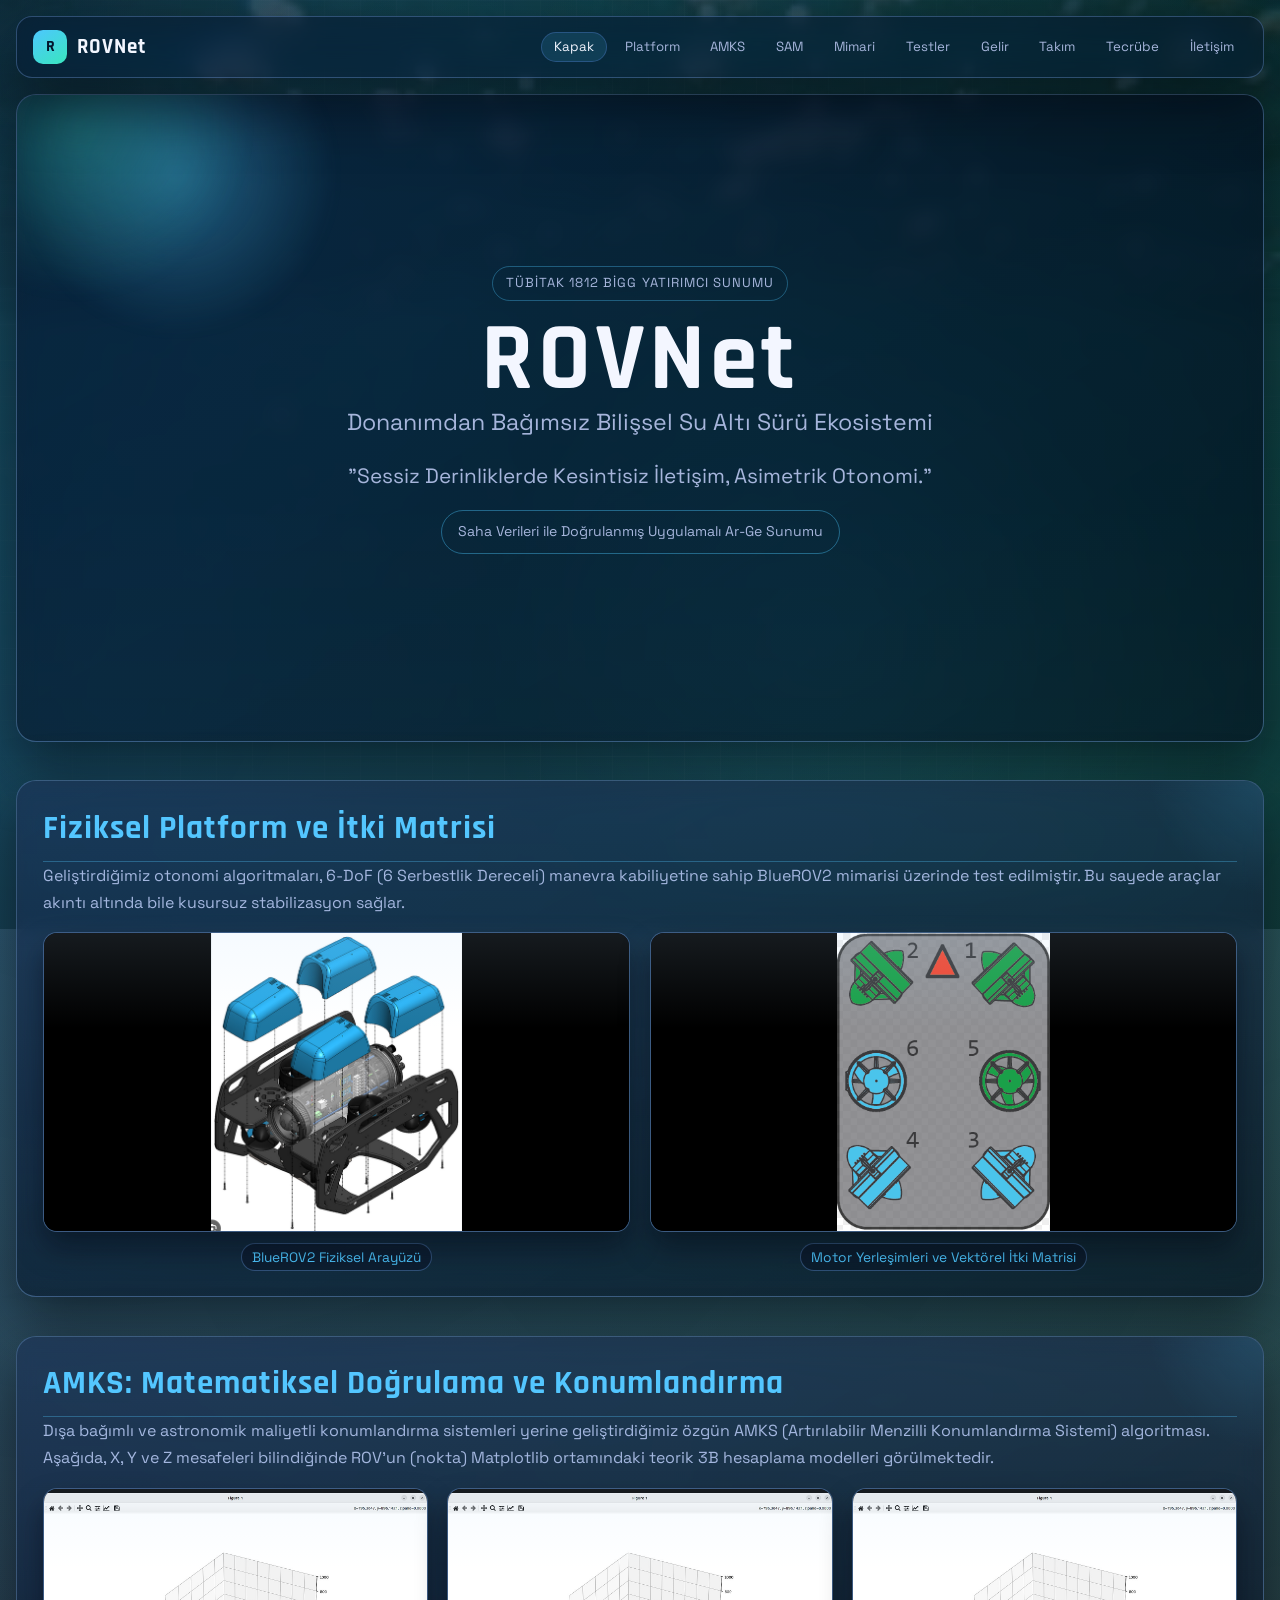
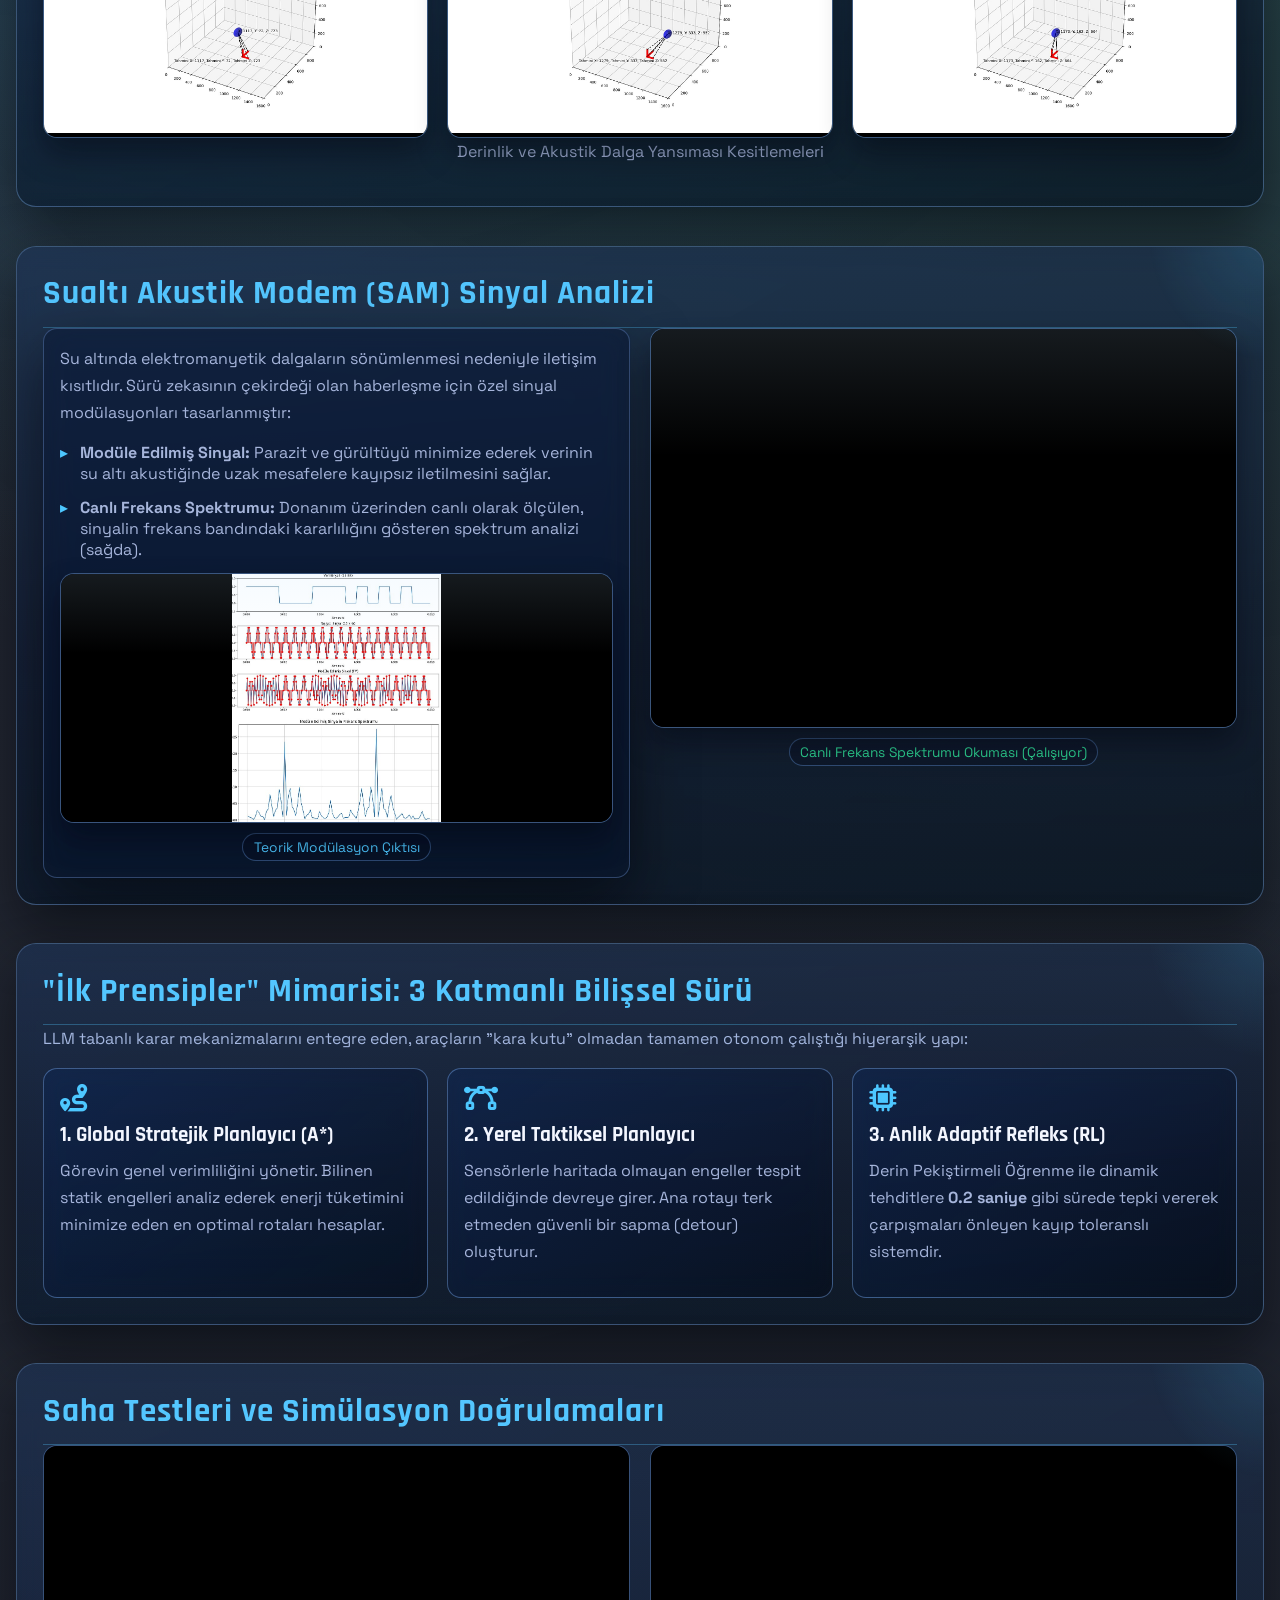
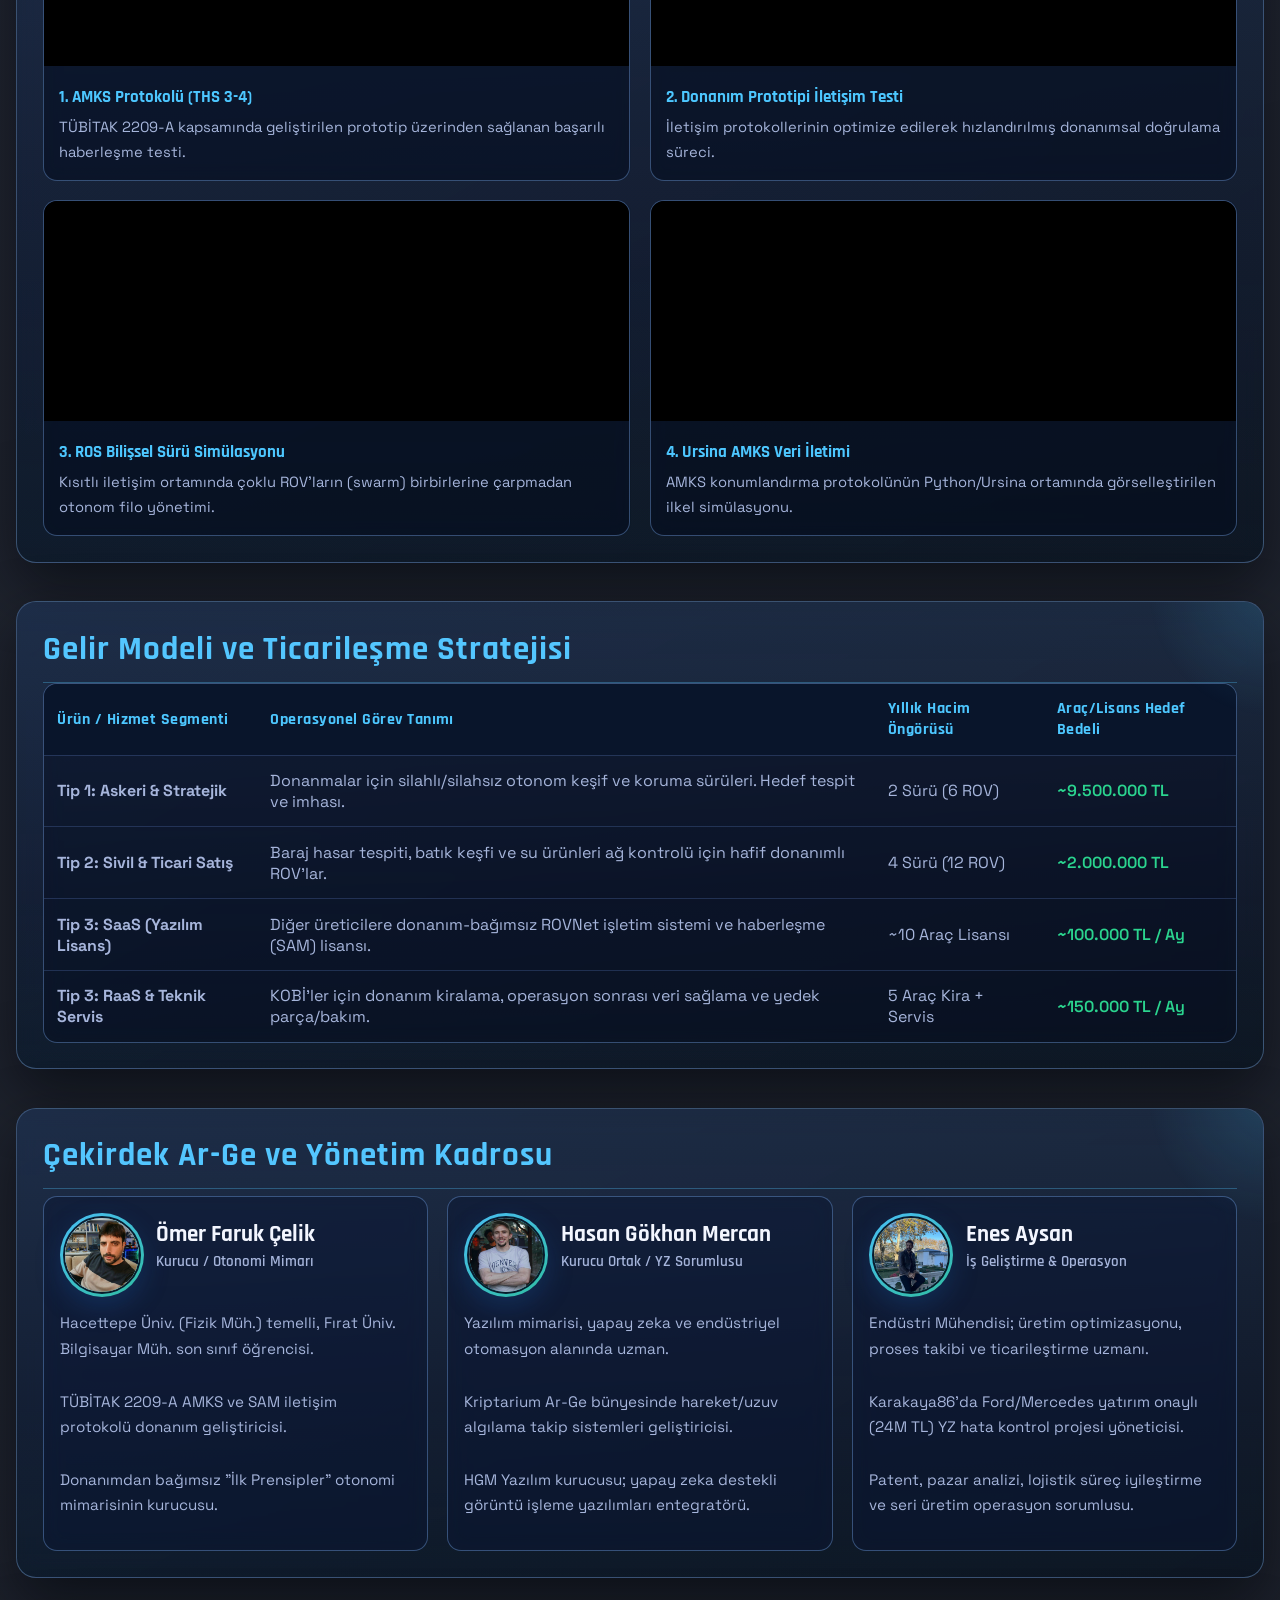
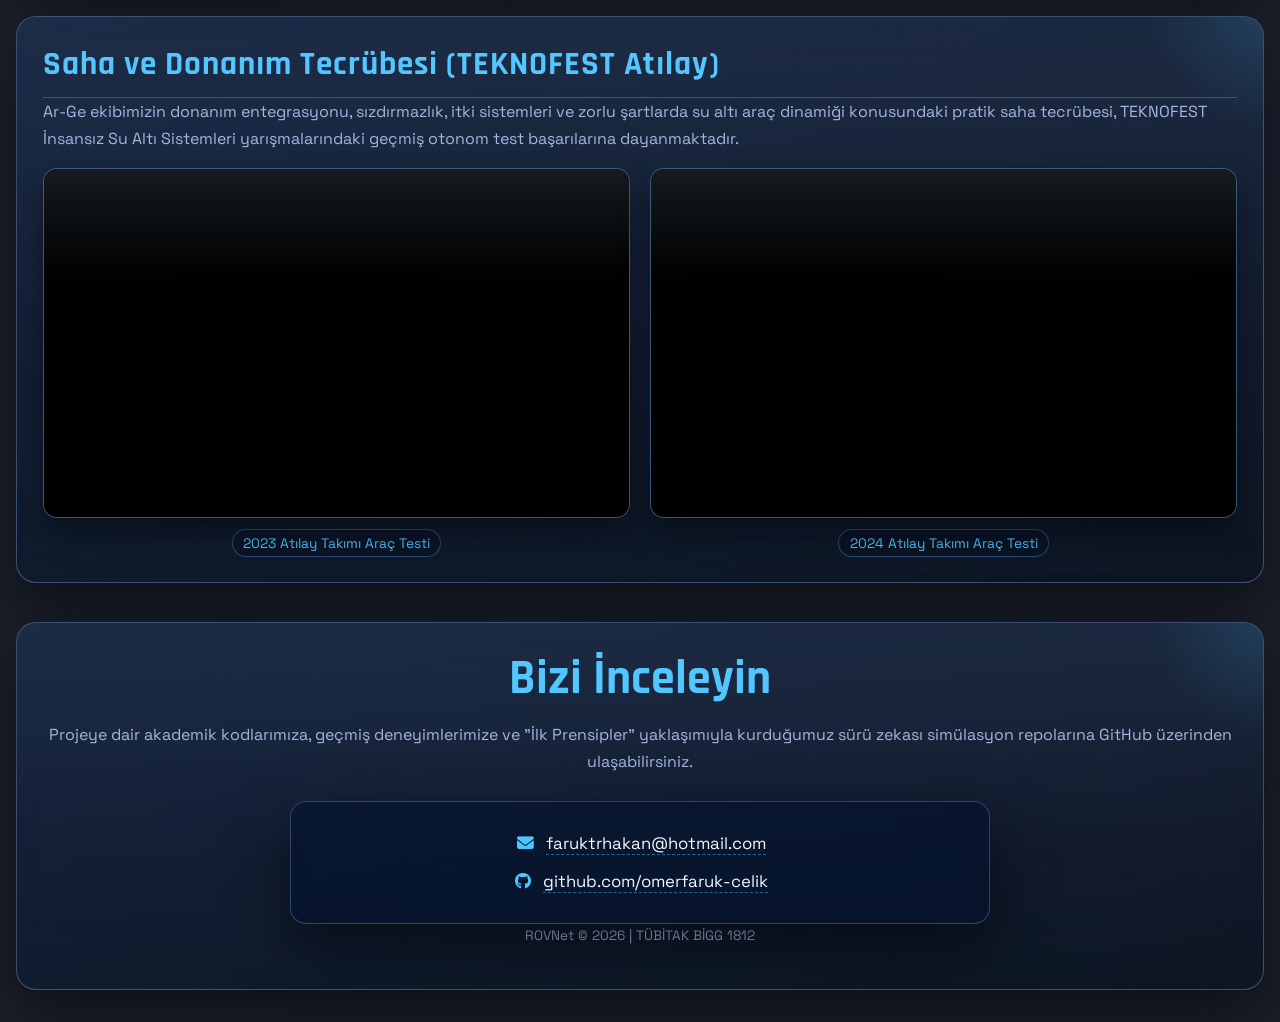
==== index.html @ 5914621a "Add team profile photos and refine ocean glass styling" ====
<!DOCTYPE html>
<html lang="tr">
<head>
  <meta charset="UTF-8">
  <meta name="viewport" content="width=device-width, initial-scale=1.0">
  <title>ROVNet - Donanımdan Bağımsız Bilişsel Sürü Ekosistemi</title>
  <meta name="description" content="ROVNet: Donanımdan bağımsız bilişsel su altı sürü ekosistemi sunumu.">
  <link rel="preconnect" href="https://fonts.googleapis.com">
  <link rel="preconnect" href="https://fonts.gstatic.com" crossorigin>
  <link href="https://fonts.googleapis.com/css2?family=Rajdhani:wght@500;600;700&family=Space+Grotesk:wght@300;400;500;600&display=swap" rel="stylesheet">
  <link rel="stylesheet" href="https://cdnjs.cloudflare.com/ajax/libs/font-awesome/6.5.1/css/all.min.css">
  <link rel="stylesheet" href="assets/css/styles.css">
</head>
<body>
  <div class="aurora"></div>

  <header class="topbar glass reveal">
    <a class="brand" href="#slide1" aria-label="ROVNet ana sayfa">
      <span class="brand-mark">R</span>
      <span class="brand-text">ROVNet</span>
    </a>

    <button id="navToggle" class="nav-toggle" type="button" aria-expanded="false" aria-controls="sectionNav">
      <i class="fa-solid fa-bars"></i>
      <span>Bölümler</span>
    </button>

    <nav id="sectionNav" class="section-nav" aria-label="Bölüm navigasyonu">
      <a href="#slide1">Kapak</a>
      <a href="#slide2">Platform</a>
      <a href="#slide3">AMKS</a>
      <a href="#slide4">SAM</a>
      <a href="#slide5">Mimari</a>
      <a href="#slide6">Testler</a>
      <a href="#slide7">Gelir</a>
      <a href="#slide8">Takım</a>
      <a href="#slide9">Tecrübe</a>
      <a href="#slide10">İletişim</a>
    </nav>
  </header>

  <main class="deck">
    <section class="slide hero reveal" id="slide1">
      <div class="hero-inner">
        <p class="eyebrow">TÜBİTAK 1812 BİGG Yatırımcı Sunumu</p>
        <h1>ROVNet</h1>
        <p class="subtitle">Donanımdan Bağımsız Bilişsel Su Altı Sürü Ekosistemi</p>
        <p class="quote">"Sessiz Derinliklerde Kesintisiz İletişim, Asimetrik Otonomi."</p>
        <p class="tag">Saha Verileri ile Doğrulanmış Uygulamalı Ar-Ge Sunumu</p>
      </div>
    </section>

    <section class="slide reveal" id="slide2">
      <h2 class="slide-title">Fiziksel Platform ve İtki Matrisi</h2>
      <p>Geliştirdiğimiz otonomi algoritmaları, 6-DoF (6 Serbestlik Dereceli) manevra kabiliyetine sahip BlueROV2 mimarisi üzerinde test edilmiştir. Bu sayede araçlar akıntı altında bile kusursuz stabilizasyon sağlar.</p>
      <div class="grid-2 media-grid">
        <figure>
          <div class="media-shell h-300">
            <img src="Pictures/BlueRov2.png" alt="BlueROV2 Genel Görünüm" loading="lazy">
          </div>
          <figcaption>BlueROV2 Fiziksel Arayüzü</figcaption>
        </figure>
        <figure>
          <div class="media-shell h-300">
            <img src="Pictures/Blurov2MotorYerlesimYerleri.png" alt="Motor Yerleşimleri" loading="lazy">
          </div>
          <figcaption>Motor Yerleşimleri ve Vektörel İtki Matrisi</figcaption>
        </figure>
      </div>
    </section>

    <section class="slide reveal" id="slide3">
      <h2 class="slide-title">AMKS: Matematiksel Doğrulama ve Konumlandırma</h2>
      <p>Dışa bağımlı ve astronomik maliyetli konumlandırma sistemleri yerine geliştirdiğimiz özgün AMKS (Artırılabilir Menzilli Konumlandırma Sistemi) algoritması. Aşağıda, X, Y ve Z mesafeleri bilindiğinde ROV'un (nokta) Matplotlib ortamındaki teorik 3B hesaplama modelleri görülmektedir.</p>
      <div class="grid-3 media-grid">
        <div class="media-shell h-250">
          <img src="Pictures/AMKS1.jpg" alt="AMKS Koordinat Hesaplama 1" loading="lazy">
        </div>
        <div class="media-shell h-250">
          <img src="Pictures/AMKS2.jpg" alt="AMKS Koordinat Hesaplama 2" loading="lazy">
        </div>
        <div class="media-shell h-250">
          <img src="Pictures/AMKS3.jpg" alt="AMKS Koordinat Hesaplama 3" loading="lazy">
        </div>
      </div>
      <p class="center-note">Derinlik ve Akustik Dalga Yansıması Kesitlemeleri</p>
    </section>

    <section class="slide reveal" id="slide4">
      <h2 class="slide-title">Sualtı Akustik Modem (SAM) Sinyal Analizi</h2>
      <div class="grid-2 content-split">
        <div class="bullet-panel glass">
          <p>Su altında elektromanyetik dalgaların sönümlenmesi nedeniyle iletişim kısıtlıdır. Sürü zekasının çekirdeği olan haberleşme için özel sinyal modülasyonları tasarlanmıştır:</p>
          <ul class="bullet-list">
            <li><strong>Modüle Edilmiş Sinyal:</strong> Parazit ve gürültüyü minimize ederek verinin su altı akustiğinde uzak mesafelere kayıpsız iletilmesini sağlar.</li>
            <li><strong>Canlı Frekans Spektrumu:</strong> Donanım üzerinden canlı olarak ölçülen, sinyalin frekans bandındaki kararlılığını gösteren spektrum analizi (sağda).</li>
          </ul>
          <figure>
            <div class="media-shell h-250">
              <img src="Pictures/moduleedilmissinyal.jpg" alt="Modüle Edilmiş Sinyal" loading="lazy">
            </div>
            <figcaption>Teorik Modülasyon Çıktısı</figcaption>
          </figure>
        </div>

        <figure>
          <div class="media-shell h-400">
            <video autoplay loop muted playsinline>
              <source src="Videos/web_canliFrekansSpekturumu_fixed.mp4" type="video/mp4">
            </video>
          </div>
          <figcaption class="ok">Canlı Frekans Spektrumu Okuması (Çalışıyor)</figcaption>
        </figure>
      </div>
    </section>

    <section class="slide reveal" id="slide5">
      <h2 class="slide-title">"İlk Prensipler" Mimarisi: 3 Katmanlı Bilişsel Sürü</h2>
      <p>LLM tabanlı karar mekanizmalarını entegre eden, araçların "kara kutu" olmadan tamamen otonom çalıştığı hiyerarşik yapı:</p>
      <div class="grid-3 tiles">
        <article class="tile">
          <i class="fa-solid fa-route"></i>
          <h3>1. Global Stratejik Planlayıcı (A*)</h3>
          <p>Görevin genel verimliliğini yönetir. Bilinen statik engelleri analiz ederek enerji tüketimini minimize eden en optimal rotaları hesaplar.</p>
        </article>
        <article class="tile">
          <i class="fa-solid fa-bezier-curve"></i>
          <h3>2. Yerel Taktiksel Planlayıcı</h3>
          <p>Sensörlerle haritada olmayan engeller tespit edildiğinde devreye girer. Ana rotayı terk etmeden güvenli bir sapma (detour) oluşturur.</p>
        </article>
        <article class="tile">
          <i class="fa-solid fa-microchip"></i>
          <h3>3. Anlık Adaptif Refleks (RL)</h3>
          <p>Derin Pekiştirmeli Öğrenme ile dinamik tehditlere <strong>0.2 saniye</strong> gibi sürede tepki vererek çarpışmaları önleyen kayıp toleranslı sistemdir.</p>
        </article>
      </div>
    </section>

    <section class="slide reveal" id="slide6">
      <h2 class="slide-title">Saha Testleri ve Simülasyon Doğrulamaları</h2>
      <div class="video-grid">
        <article class="video-card">
          <video autoplay loop muted playsinline>
            <source src="Videos/web_mesajsending2_20sSonrasi_2xhizli_ppt_uyumlu.mp4" type="video/mp4">
          </video>
          <div class="video-info">
            <h4>1. AMKS Protokolü (THS 3-4)</h4>
            <p>TÜBİTAK 2209-A kapsamında geliştirilen prototip üzerinden sağlanan başarılı haberleşme testi.</p>
          </div>
        </article>
        <article class="video-card">
          <video autoplay loop muted playsinline>
            <source src="Videos/web_prototip_converted.mp4" type="video/mp4">
          </video>
          <div class="video-info">
            <h4>2. Donanım Prototipi İletişim Testi</h4>
            <p>İletişim protokollerinin optimize edilerek hızlandırılmış donanımsal doğrulama süreci.</p>
          </div>
        </article>
        <article class="video-card">
          <video autoplay loop muted playsinline>
            <source src="Videos/web_mauv_compressed.mp4" type="video/mp4">
          </video>
          <div class="video-info">
            <h4>3. ROS Bilişsel Sürü Simülasyonu</h4>
            <p>Kısıtlı iletişim ortamında çoklu ROV'ların (swarm) birbirlerine çarpmadan otonom filo yönetimi.</p>
          </div>
        </article>
        <article class="video-card">
          <video autoplay loop muted playsinline>
            <source src="Videos/web_submarine_converted.mp4" type="video/mp4">
          </video>
          <div class="video-info">
            <h4>4. Ursina AMKS Veri İletimi</h4>
            <p>AMKS konumlandırma protokolünün Python/Ursina ortamında görselleştirilen ilkel simülasyonu.</p>
          </div>
        </article>
      </div>
    </section>

    <section class="slide reveal" id="slide7">
      <h2 class="slide-title">Gelir Modeli ve Ticarileşme Stratejisi</h2>
      <div class="table-wrap">
        <table>
          <thead>
            <tr>
              <th>Ürün / Hizmet Segmenti</th>
              <th>Operasyonel Görev Tanımı</th>
              <th>Yıllık Hacim Öngörüsü</th>
              <th>Araç/Lisans Hedef Bedeli</th>
            </tr>
          </thead>
          <tbody>
            <tr>
              <td><strong>Tip 1: Askeri & Stratejik</strong></td>
              <td>Donanmalar için silahlı/silahsız otonom keşif ve koruma sürüleri. Hedef tespit ve imhası.</td>
              <td>2 Sürü (6 ROV)</td>
              <td class="price">~9.500.000 TL</td>
            </tr>
            <tr>
              <td><strong>Tip 2: Sivil & Ticari Satış</strong></td>
              <td>Baraj hasar tespiti, batık keşfi ve su ürünleri ağ kontrolü için hafif donanımlı ROV'lar.</td>
              <td>4 Sürü (12 ROV)</td>
              <td class="price">~2.000.000 TL</td>
            </tr>
            <tr>
              <td><strong>Tip 3: SaaS (Yazılım Lisans)</strong></td>
              <td>Diğer üreticilere donanım-bağımsız ROVNet işletim sistemi ve haberleşme (SAM) lisansı.</td>
              <td>~10 Araç Lisansı</td>
              <td class="price">~100.000 TL / Ay</td>
            </tr>
            <tr>
              <td><strong>Tip 3: RaaS & Teknik Servis</strong></td>
              <td>KOBİ'ler için donanım kiralama, operasyon sonrası veri sağlama ve yedek parça/bakım.</td>
              <td>5 Araç Kira + Servis</td>
              <td class="price">~150.000 TL / Ay</td>
            </tr>
          </tbody>
        </table>
      </div>
    </section>

    <section class="slide reveal" id="slide8">
      <h2 class="slide-title">Çekirdek Ar-Ge ve Yönetim Kadrosu</h2>
      <div class="grid-3 team-grid">
        <article class="member-card">
          <div class="member-head">
            <div class="member-photo-wrap">
              <img class="member-photo" src="Pictures/Persons/OmerFaruk.jpeg" alt="Ömer Faruk Çelik" loading="lazy">
            </div>
            <div>
              <h3>Ömer Faruk Çelik</h3>
              <p class="role">Kurucu / Otonomi Mimarı</p>
            </div>
          </div>
          <p>Hacettepe Üniv. (Fizik Müh.) temelli, Fırat Üniv. Bilgisayar Müh. son sınıf öğrencisi.</p>
          <p>TÜBİTAK 2209-A AMKS ve SAM iletişim protokolü donanım geliştiricisi.</p>
          <p>Donanımdan bağımsız "İlk Prensipler" otonomi mimarisinin kurucusu.</p>
        </article>
        <article class="member-card">
          <div class="member-head">
            <div class="member-photo-wrap">
              <img class="member-photo" src="Pictures/Persons/Hasan.png" alt="Hasan Gökhan Mercan" loading="lazy">
            </div>
            <div>
              <h3>Hasan Gökhan Mercan</h3>
              <p class="role">Kurucu Ortak / YZ Sorumlusu</p>
            </div>
          </div>
          <p>Yazılım mimarisi, yapay zeka ve endüstriyel otomasyon alanında uzman.</p>
          <p>Kriptarium Ar-Ge bünyesinde hareket/uzuv algılama takip sistemleri geliştiricisi.</p>
          <p>HGM Yazılım kurucusu; yapay zeka destekli görüntü işleme yazılımları entegratörü.</p>
        </article>
        <article class="member-card">
          <div class="member-head">
            <div class="member-photo-wrap">
              <img class="member-photo" src="Pictures/Persons/Enes.png" alt="Enes Aysan" loading="lazy">
            </div>
            <div>
              <h3>Enes Aysan</h3>
              <p class="role">İş Geliştirme & Operasyon</p>
            </div>
          </div>
          <p>Endüstri Mühendisi; üretim optimizasyonu, proses takibi ve ticarileştirme uzmanı.</p>
          <p>Karakaya86'da Ford/Mercedes yatırım onaylı (24M TL) YZ hata kontrol projesi yöneticisi.</p>
          <p>Patent, pazar analizi, lojistik süreç iyileştirme ve seri üretim operasyon sorumlusu.</p>
        </article>
      </div>
    </section>

    <section class="slide reveal" id="slide9">
      <h2 class="slide-title">Saha ve Donanım Tecrübesi (TEKNOFEST Atılay)</h2>
      <p>Ar-Ge ekibimizin donanım entegrasyonu, sızdırmazlık, itki sistemleri ve zorlu şartlarda su altı araç dinamiği konusundaki pratik saha tecrübesi, TEKNOFEST İnsansız Su Altı Sistemleri yarışmalarındaki geçmiş otonom test başarılarına dayanmaktadır.</p>
      <div class="grid-2 media-grid">
        <figure>
          <div class="media-shell h-350">
            <iframe src="https://www.youtube.com/embed/j4oMw1Uq-Ok?rel=0" title="Atılay 2023 Takımı Araç Test Videosu" allow="accelerometer; autoplay; clipboard-write; encrypted-media; gyroscope; picture-in-picture" allowfullscreen></iframe>
          </div>
          <figcaption>2023 Atılay Takımı Araç Testi</figcaption>
        </figure>
        <figure>
          <div class="media-shell h-350">
            <iframe src="https://www.youtube.com/embed/mgCD8IVWUrQ?rel=0" title="Atılay 2024 Takımı Araç Test Videosu" allow="accelerometer; autoplay; clipboard-write; encrypted-media; gyroscope; picture-in-picture" allowfullscreen></iframe>
          </div>
          <figcaption>2024 Atılay Takımı Araç Testi</figcaption>
        </figure>
      </div>
    </section>

    <section class="slide reveal contact" id="slide10">
      <h2>Bizi İnceleyin</h2>
      <p>Projeye dair akademik kodlarımıza, geçmiş deneyimlerimize ve "İlk Prensipler" yaklaşımıyla kurduğumuz sürü zekası simülasyon repolarına GitHub üzerinden ulaşabilirsiniz.</p>
      <div class="contact-card glass">
        <p><i class="fa-solid fa-envelope"></i> <a href="mailto:faruktrhakan@hotmail.com">faruktrhakan@hotmail.com</a></p>
        <p><i class="fa-brands fa-github"></i> <a href="https://github.com/omerfaruk-celik" target="_blank" rel="noopener noreferrer">github.com/omerfaruk-celik</a></p>
      </div>
      <p class="copyright">ROVNet © 2026 | TÜBİTAK BİGG 1812</p>
    </section>
  </main>

  <script src="assets/js/main.js" defer></script>
</body>
</html>
---- assets/css/styles.css ----
:root {
  --bg-deep: #020510;
  --bg-panel: #0c1530;
  --bg-card: #111f3c;
  --glass-bg: rgba(6, 20, 45, 0.5);
  --glass-strong: rgba(7, 20, 45, 0.72);
  --txt-main: #f3f6ff;
  --txt-soft: #a6b5db;
  --line: rgba(108, 151, 255, 0.26);
  --accent: #4dc7ff;
  --accent-2: #39e6be;
  --ok: #2bd48f;
  --shadow: 0 24px 60px rgba(1, 3, 10, 0.55);
  --radius-lg: 20px;
  --radius-md: 14px;
  --slide-width: min(1280px, calc(100% - 2rem));
}

* {
  box-sizing: border-box;
}

html {
  scroll-behavior: smooth;
}

body {
  margin: 0;
  color: var(--txt-main);
  font-family: "Space Grotesk", sans-serif;
  background:
    radial-gradient(circle at 8% 12%, rgba(65, 169, 255, 0.3), transparent 28%),
    radial-gradient(circle at 86% 14%, rgba(57, 230, 190, 0.24), transparent 35%),
    linear-gradient(165deg, rgba(2, 8, 22, 0.86), rgba(2, 7, 18, 0.9)),
    url("../../Pictures/Ocean.jpeg") center / cover fixed no-repeat;
  background-blend-mode: screen, screen, multiply, normal;
  min-height: 100vh;
}

.aurora {
  position: fixed;
  inset: 0;
  pointer-events: none;
  background-image:
    linear-gradient(120deg, rgba(77, 199, 255, 0.14), transparent 42%),
    linear-gradient(300deg, rgba(57, 230, 190, 0.13), transparent 38%),
    linear-gradient(rgba(255, 255, 255, 0.04) 1px, transparent 1px),
    linear-gradient(90deg, rgba(255, 255, 255, 0.03) 1px, transparent 1px),
    radial-gradient(circle at 65% 72%, rgba(77, 199, 255, 0.18), transparent 34%);
  background-size: auto, auto, 36px 36px, 36px 36px, auto;
  mask-image: radial-gradient(circle at center, #000 28%, transparent 100%);
  opacity: 0.85;
  z-index: -1;
}

a {
  color: inherit;
}

.topbar {
  position: sticky;
  top: 1rem;
  z-index: 40;
  margin: 1rem auto 0;
  width: var(--slide-width);
  padding: 0.8rem 1rem;
  border-radius: 16px;
  display: flex;
  align-items: center;
  gap: 1rem;
  border-color: rgba(158, 198, 255, 0.35);
}

.glass {
  border: 1px solid rgba(136, 178, 255, 0.3);
  background: var(--glass-bg);
  backdrop-filter: blur(14px) saturate(120%);
  box-shadow: var(--shadow);
}

.brand {
  display: inline-flex;
  align-items: center;
  gap: 0.65rem;
  text-decoration: none;
  flex: 0 0 auto;
}

.brand-mark {
  width: 34px;
  height: 34px;
  border-radius: 10px;
  display: grid;
  place-items: center;
  font-family: "Rajdhani", sans-serif;
  font-weight: 700;
  background: linear-gradient(145deg, var(--accent), var(--accent-2));
  color: #03142c;
}

.brand-text {
  font-family: "Rajdhani", sans-serif;
  font-size: 1.3rem;
  letter-spacing: 0.04em;
  font-weight: 700;
}

.nav-toggle {
  display: none;
  align-items: center;
  gap: 0.4rem;
  border: 1px solid var(--line);
  background: rgba(5, 12, 28, 0.7);
  color: var(--txt-main);
  border-radius: 10px;
  padding: 0.55rem 0.8rem;
  font-family: inherit;
}

.section-nav {
  display: flex;
  flex-wrap: wrap;
  justify-content: flex-end;
  gap: 0.3rem;
  width: 100%;
}

.section-nav a {
  font-size: 0.83rem;
  color: var(--txt-soft);
  text-decoration: none;
  border: 1px solid transparent;
  border-radius: 999px;
  padding: 0.35rem 0.75rem;
  transition: 180ms ease;
}

.section-nav a:hover,
.section-nav a.active {
  color: var(--txt-main);
  border-color: var(--line);
  background: rgba(77, 199, 255, 0.14);
}

.deck {
  width: 100%;
  display: grid;
  gap: 2.4rem;
  padding: 1rem 0 2rem;
}

.slide {
  width: var(--slide-width);
  margin: 0 auto;
  border-radius: var(--radius-lg);
  border: 1px solid rgba(140, 191, 255, 0.35);
  background:
    linear-gradient(150deg, rgba(8, 21, 48, 0.64), rgba(4, 10, 24, 0.68)),
    linear-gradient(0deg, rgba(100, 255, 200, 0.08), transparent 38%);
  box-shadow: var(--shadow);
  backdrop-filter: blur(9px) saturate(125%);
  padding: clamp(1.2rem, 2vw, 2.2rem);
  position: relative;
  overflow: hidden;
}

.slide::before {
  content: "";
  position: absolute;
  inset: 0;
  background: linear-gradient(180deg, rgba(135, 192, 255, 0.12), rgba(135, 192, 255, 0));
  pointer-events: none;
}

.slide::after {
  content: "";
  position: absolute;
  width: 260px;
  height: 260px;
  right: -140px;
  top: -140px;
  border-radius: 999px;
  background: radial-gradient(circle, rgba(77, 199, 255, 0.16), transparent 68%);
  pointer-events: none;
}

.slide p {
  color: var(--txt-soft);
  line-height: 1.7;
  margin: 0 0 1rem;
}

.slide h1,
.slide h2,
.slide h3,
.slide h4 {
  margin: 0;
  font-family: "Rajdhani", sans-serif;
}

.slide-title {
  font-size: clamp(1.65rem, 2.6vw, 2.4rem);
  letter-spacing: 0.03em;
  color: var(--accent);
  border-bottom: 1px solid rgba(77, 199, 255, 0.32);
  padding-bottom: 0.7rem;
  margin-bottom: 1.2rem;
}

.hero {
  display: grid;
  place-items: center;
  min-height: 72vh;
  text-align: center;
  position: relative;
  overflow: hidden;
}

.hero::before,
.hero::after {
  content: "";
  position: absolute;
  border-radius: 999px;
  filter: blur(8px);
}

.hero::before {
  width: 320px;
  height: 320px;
  right: -80px;
  top: -80px;
  background: radial-gradient(circle, rgba(77, 199, 255, 0.36), transparent 70%);
}

.hero::after {
  width: 340px;
  height: 340px;
  left: -110px;
  bottom: -130px;
  background: radial-gradient(circle, rgba(57, 230, 190, 0.25), transparent 72%);
}

.hero-inner {
  position: relative;
  max-width: 900px;
  z-index: 1;
}

.eyebrow {
  display: inline-block;
  padding: 0.35rem 0.8rem;
  border: 1px solid rgba(77, 199, 255, 0.34);
  border-radius: 999px;
  color: var(--accent);
  letter-spacing: 0.08em;
  font-size: 0.82rem;
  text-transform: uppercase;
  margin-bottom: 1rem;
}

.hero h1 {
  font-size: clamp(3rem, 9vw, 6rem);
  line-height: 0.9;
  letter-spacing: 0.045em;
}

.subtitle {
  color: #d5deff;
  font-size: clamp(1rem, 2vw, 1.45rem);
  margin-top: 1rem;
}

.quote {
  color: #eef6ff;
  font-size: clamp(1rem, 1.7vw, 1.3rem);
  margin-top: 1.7rem;
}

.tag {
  margin: 2rem auto 0;
  display: inline-block;
  color: var(--accent);
  border: 1px solid rgba(77, 199, 255, 0.4);
  border-radius: 999px;
  padding: 0.55rem 1rem;
  font-size: 0.88rem;
}

.grid-2,
.grid-3 {
  display: grid;
  gap: 1.2rem;
}

.grid-2 {
  grid-template-columns: repeat(2, minmax(0, 1fr));
}

.grid-3 {
  grid-template-columns: repeat(3, minmax(0, 1fr));
}

.media-grid figure,
.content-split figure {
  margin: 0;
}

.media-shell {
  position: relative;
  border-radius: var(--radius-md);
  overflow: hidden;
  border: 1px solid rgba(130, 184, 255, 0.42);
  background: rgba(4, 8, 18, 0.52);
  box-shadow: 0 16px 30px rgba(1, 5, 14, 0.45);
}

.media-shell::after {
  content: "";
  position: absolute;
  inset: 0;
  background: linear-gradient(180deg, rgba(180, 220, 255, 0.12), transparent 32%);
  pointer-events: none;
}

.media-shell img,
.media-shell video,
.media-shell iframe {
  width: 100%;
  height: 100%;
  object-fit: contain;
  border: 0;
  display: block;
  background: #000;
}

.h-250 {
  min-height: 220px;
  height: 26vw;
  max-height: 250px;
}

.h-300 {
  min-height: 250px;
  height: 30vw;
  max-height: 300px;
}

.h-350 {
  min-height: 270px;
  height: 32vw;
  max-height: 350px;
}

.h-400 {
  min-height: 300px;
  height: 35vw;
  max-height: 400px;
}

figcaption {
  display: table;
  color: var(--accent);
  font-size: 0.86rem;
  margin: 0.65rem auto 0;
  text-align: center;
  padding: 0.25rem 0.65rem;
  border-radius: 999px;
  border: 1px solid rgba(116, 176, 255, 0.35);
  background: rgba(7, 15, 34, 0.45);
}

.center-note {
  text-align: center;
  color: var(--accent);
  margin-top: 1rem;
}

.content-split {
  align-items: start;
}

.bullet-panel {
  border-radius: var(--radius-md);
  padding: 1rem;
  background: rgba(8, 20, 44, 0.5);
}

.bullet-list {
  list-style: none;
  margin: 0;
  padding: 0;
}

.bullet-list li {
  position: relative;
  padding-left: 1.3rem;
  margin-bottom: 0.8rem;
  color: var(--txt-soft);
}

.bullet-list li::before {
  content: "▸";
  position: absolute;
  left: 0;
  color: var(--accent);
}

.ok {
  color: var(--ok);
}

.tiles {
  margin-top: 0.8rem;
}

.tile {
  border: 1px solid rgba(130, 183, 255, 0.4);
  border-radius: var(--radius-md);
  background: linear-gradient(140deg, rgba(16, 38, 78, 0.58), rgba(7, 12, 24, 0.5));
  backdrop-filter: blur(10px) saturate(118%);
  padding: 1rem;
}

.tile i {
  color: var(--accent);
  font-size: 1.7rem;
  margin-bottom: 0.6rem;
}

.tile h3 {
  font-size: 1.3rem;
  margin-bottom: 0.55rem;
}

.video-grid {
  display: grid;
  grid-template-columns: repeat(2, minmax(0, 1fr));
  gap: 1.2rem;
}

.video-card {
  border-radius: var(--radius-md);
  overflow: hidden;
  border: 1px solid rgba(130, 183, 255, 0.36);
  background: rgba(8, 15, 33, 0.62);
  backdrop-filter: blur(8px);
}

.video-card video {
  width: 100%;
  height: 220px;
  object-fit: cover;
  background: #000;
}

.video-info {
  padding: 0.95rem;
}

.video-info h4 {
  color: var(--accent);
  font-size: 1.08rem;
  margin-bottom: 0.4rem;
}

.video-info p {
  margin: 0;
  font-size: 0.92rem;
}

.table-wrap {
  overflow-x: auto;
  border: 1px solid rgba(130, 183, 255, 0.36);
  border-radius: var(--radius-md);
  background: rgba(8, 15, 33, 0.5);
  backdrop-filter: blur(8px);
}

table {
  width: 100%;
  border-collapse: collapse;
  min-width: 760px;
}

th,
td {
  padding: 0.9rem 0.85rem;
  text-align: left;
  border-bottom: 1px solid rgba(124, 166, 255, 0.2);
  color: var(--txt-soft);
}

th {
  color: var(--accent);
  background: rgba(10, 21, 44, 0.92);
  font-family: "Rajdhani", sans-serif;
  letter-spacing: 0.03em;
}

tr:last-child td {
  border-bottom: 0;
}

.price {
  color: var(--ok);
  font-weight: 600;
}

.team-grid {
  margin-top: 0.4rem;
}

.member-card {
  border: 1px solid rgba(130, 183, 255, 0.36);
  border-radius: var(--radius-md);
  padding: 1rem;
  background: rgba(13, 24, 50, 0.56);
  backdrop-filter: blur(10px);
  display: grid;
  gap: 0.65rem;
}

.member-card h3 {
  font-size: 1.45rem;
}

.member-head {
  display: flex;
  align-items: center;
  gap: 0.8rem;
  margin-bottom: 0.2rem;
}

.member-photo-wrap {
  width: 84px;
  height: 84px;
  border-radius: 999px;
  padding: 3px;
  background: linear-gradient(145deg, rgba(77, 199, 255, 0.95), rgba(57, 230, 190, 0.8));
  flex: 0 0 auto;
  box-shadow: 0 10px 24px rgba(20, 70, 140, 0.38);
}

.member-photo {
  width: 100%;
  height: 100%;
  border-radius: 999px;
  object-fit: cover;
  border: 2px solid rgba(4, 12, 29, 0.9);
  display: block;
}

.role {
  margin: 0.15rem 0 0;
  color: var(--accent);
  font-family: "Rajdhani", sans-serif;
  font-weight: 600;
}

.member-card p {
  font-size: 0.95rem;
}

.contact {
  text-align: center;
}

.contact h2 {
  color: var(--accent);
  font-size: clamp(2rem, 4vw, 3rem);
  margin-bottom: 0.65rem;
}

.contact-card {
  margin: 1.6rem auto 0;
  width: min(700px, 100%);
  border-radius: 16px;
  padding: 1.1rem;
  background: var(--glass-strong);
}

.contact-card p {
  margin: 0.6rem 0;
  color: var(--txt-main);
  font-size: 1.05rem;
}

.contact-card i {
  color: var(--accent);
  width: 1.4rem;
  margin-right: 0.35rem;
}

.contact-card a {
  text-decoration: none;
  border-bottom: 1px dashed rgba(77, 199, 255, 0.45);
}

.copyright {
  margin-top: 1.4rem;
  color: #7f91c2;
  font-size: 0.85rem;
}

.reveal {
  opacity: 0;
  transform: translateY(18px) scale(0.99);
  transition: opacity 480ms ease, transform 520ms ease;
}

.reveal.is-visible {
  opacity: 1;
  transform: translateY(0) scale(1);
}

@media (hover: hover) {
  .slide {
    transition: transform 220ms ease, border-color 220ms ease, box-shadow 220ms ease;
  }

  .slide:hover {
    transform: translateY(-3px);
    border-color: rgba(176, 215, 255, 0.5);
    box-shadow: 0 30px 70px rgba(1, 4, 11, 0.6);
  }
}

@media (max-width: 1024px) {
  .topbar {
    top: 0.6rem;
  }

  .grid-3 {
    grid-template-columns: repeat(2, minmax(0, 1fr));
  }

  .video-grid {
    grid-template-columns: 1fr;
  }
}

@media (max-width: 760px) {
  :root {
    --slide-width: calc(100% - 1rem);
  }

  body {
    background-attachment: scroll;
  }

  .topbar {
    flex-wrap: wrap;
  }

  .nav-toggle {
    display: inline-flex;
    margin-left: auto;
  }

  .section-nav {
    width: 100%;
    justify-content: flex-start;
    max-height: 0;
    overflow: hidden;
    opacity: 0;
    transition: max-height 260ms ease, opacity 260ms ease;
  }

  .section-nav.is-open {
    max-height: 240px;
    opacity: 1;
  }

  .grid-2,
  .grid-3 {
    grid-template-columns: 1fr;
  }

  .h-250,
  .h-300,
  .h-350,
  .h-400 {
    height: auto;
    min-height: 230px;
    max-height: none;
    aspect-ratio: 16 / 10;
  }

  .slide {
    padding: 1rem;
  }

  .member-photo-wrap {
    width: 74px;
    height: 74px;
  }

  .video-card video {
    height: 200px;
  }
}
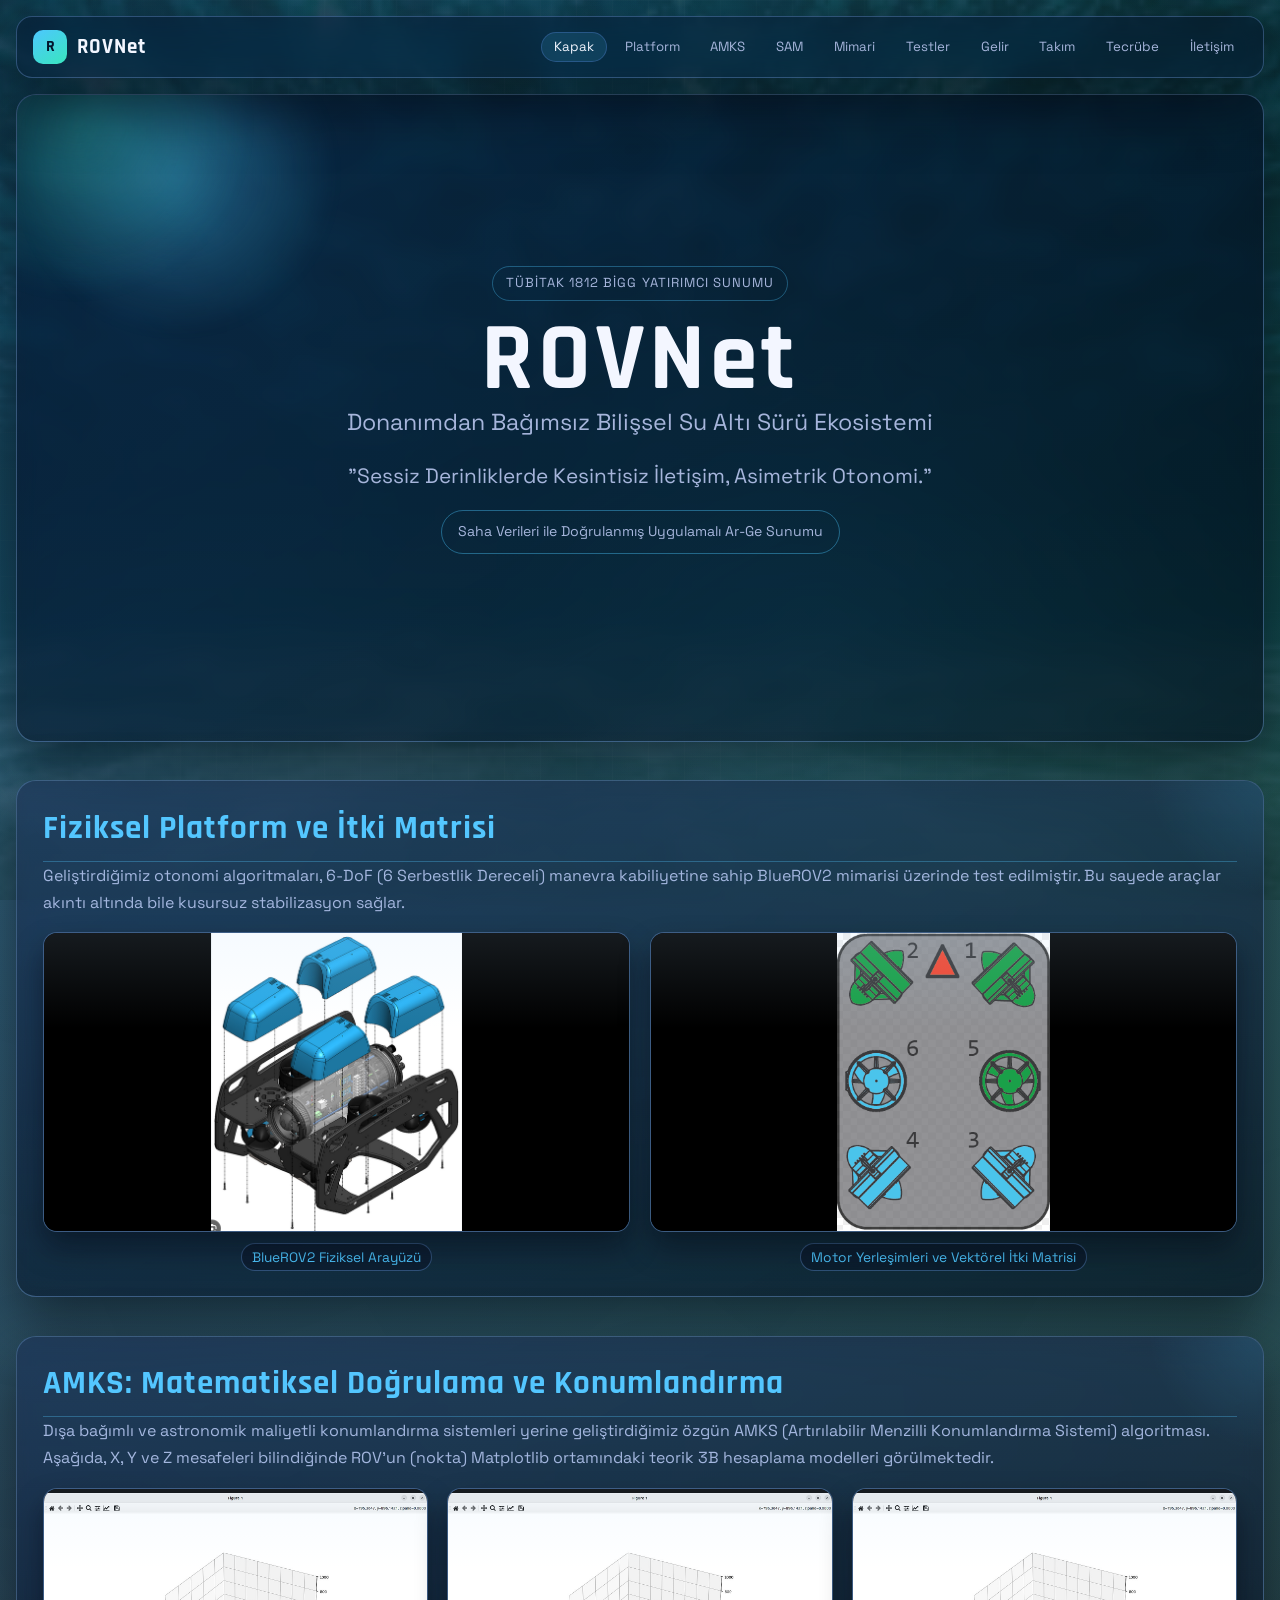
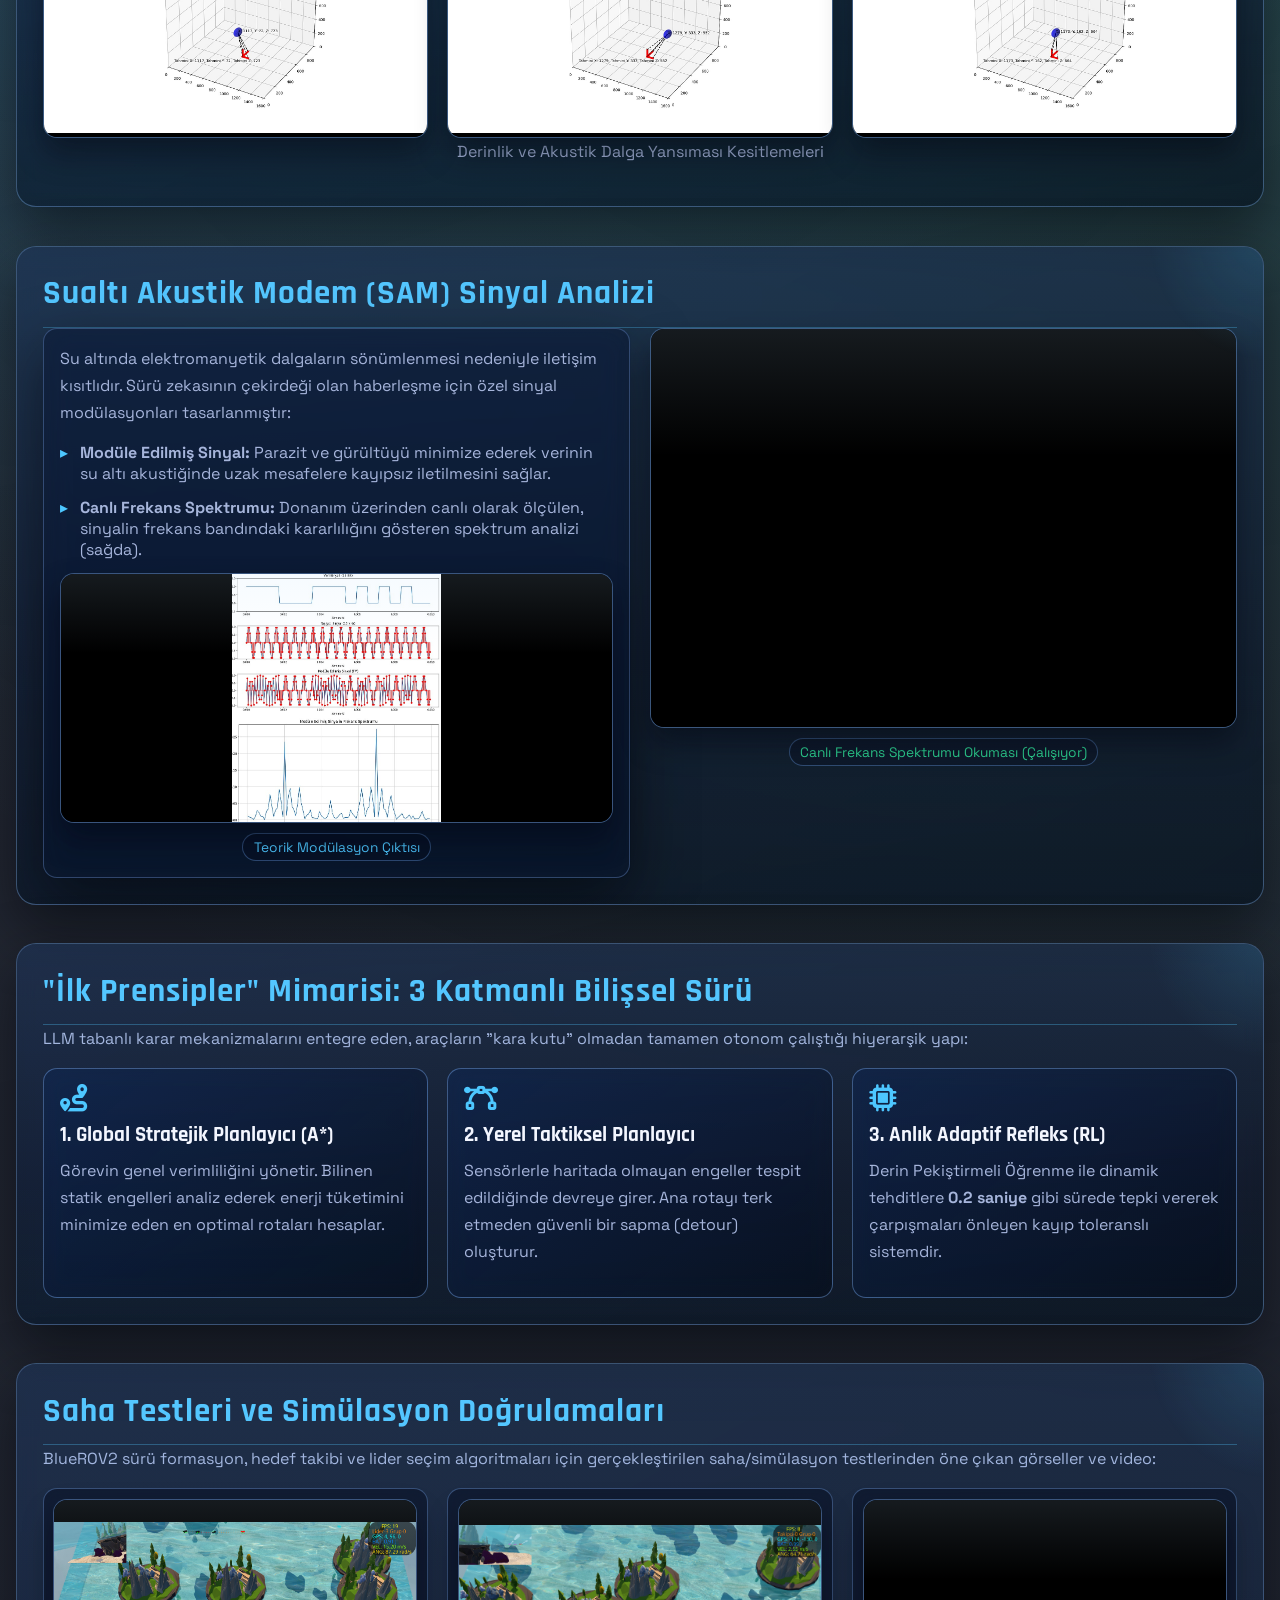
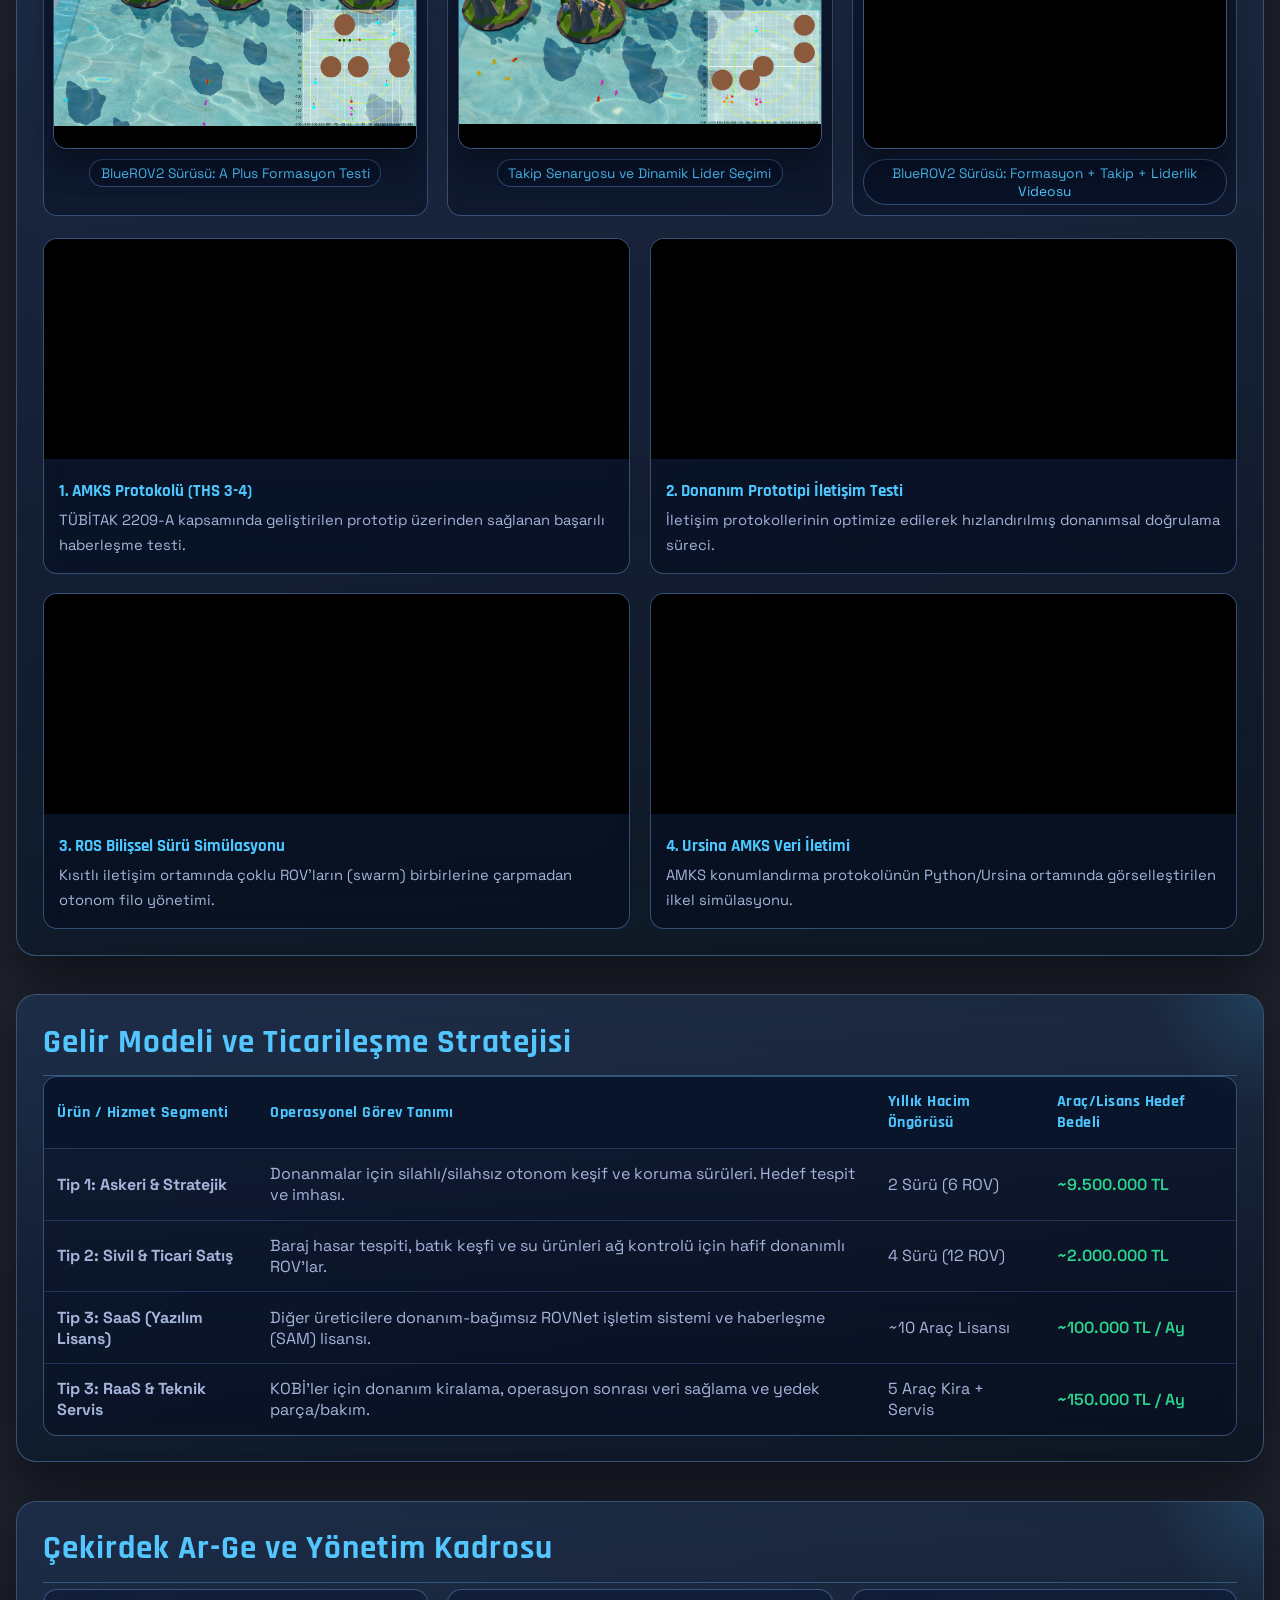
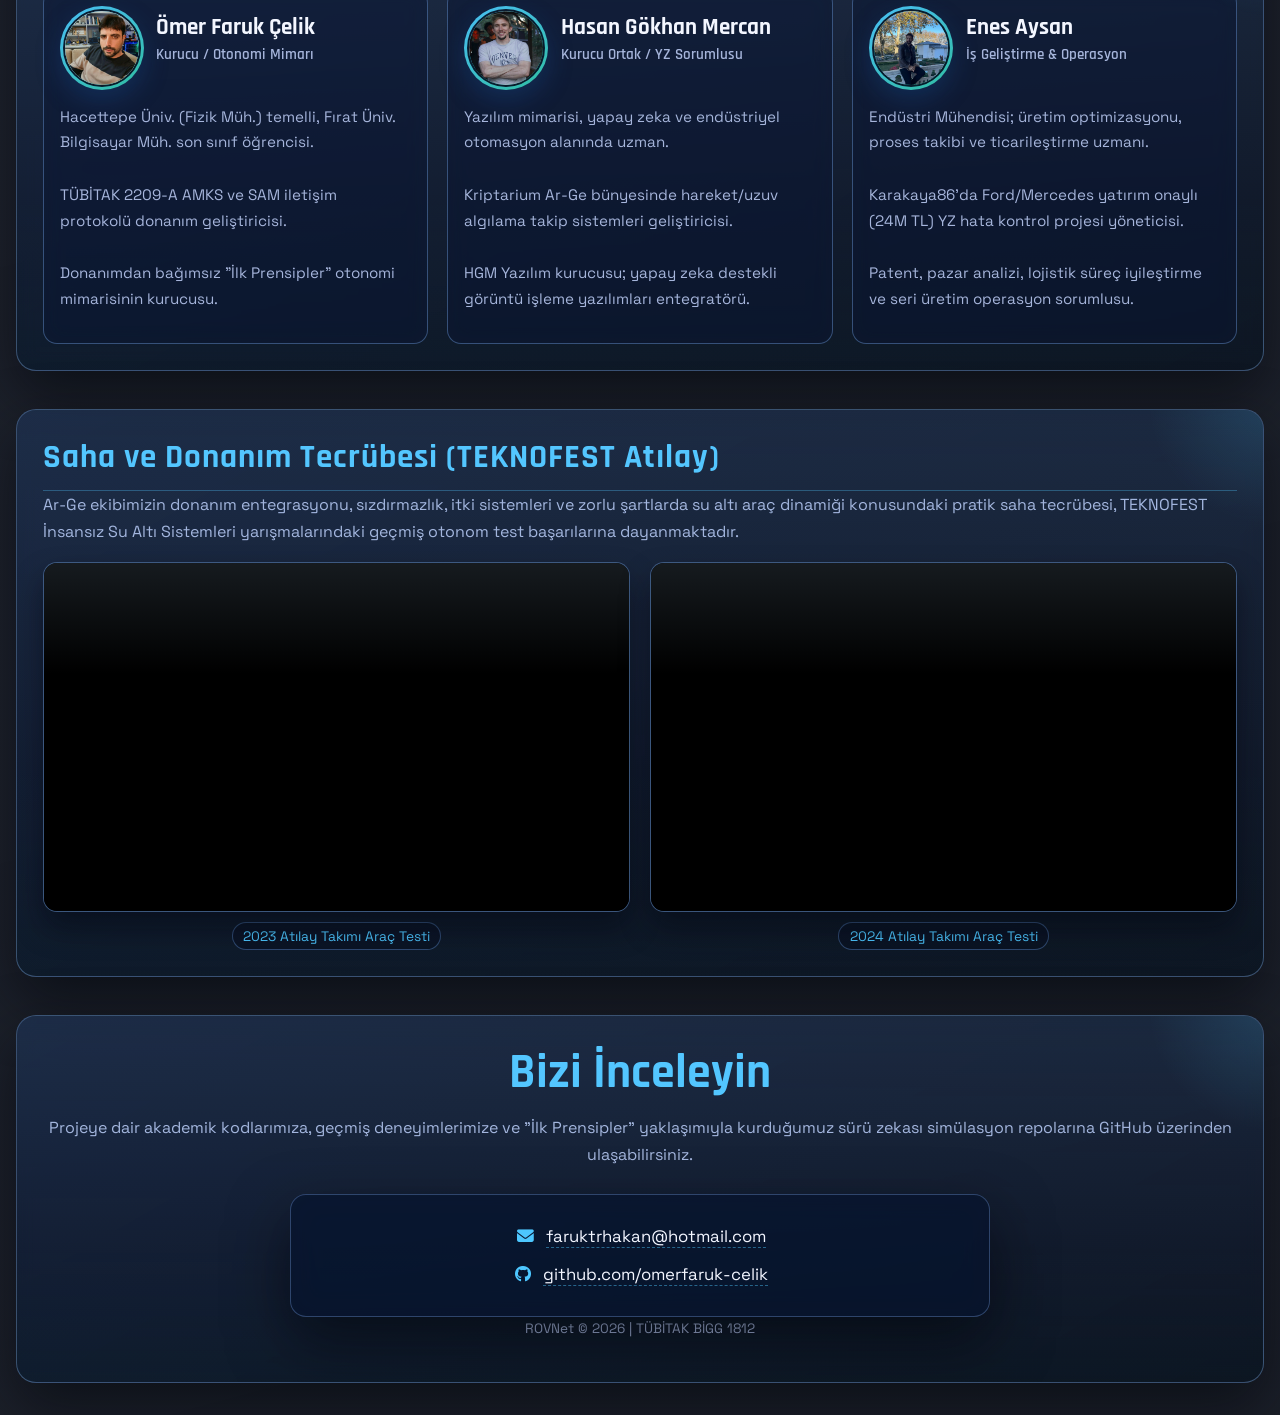
==== commit ecacb25c: "Add BlueROV2 swarm media showcase to test section" ====
--- a/index.html
+++ b/index.html
@@ -138,6 +138,33 @@
 
     <section class="slide reveal" id="slide6">
       <h2 class="slide-title">Saha Testleri ve Simülasyon Doğrulamaları</h2>
+      <p>BlueROV2 sürü formasyon, hedef takibi ve lider seçim algoritmaları için gerçekleştirilen saha/simülasyon testlerinden öne çıkan görseller ve video:</p>
+
+      <div class="swarm-showcase">
+        <figure class="insight-card">
+          <div class="media-shell h-250">
+            <img src="Pictures/bluerov2surusu.png" alt="BlueROV2 sürü formasyon testi görseli" loading="lazy">
+          </div>
+          <figcaption>BlueROV2 Sürüsü: A Plus Formasyon Testi</figcaption>
+        </figure>
+
+        <figure class="insight-card">
+          <div class="media-shell h-250">
+            <img src="Pictures/bluerov2surusu2.png" alt="BlueROV2 takip ve lider seçim testi görseli" loading="lazy">
+          </div>
+          <figcaption>Takip Senaryosu ve Dinamik Lider Seçimi</figcaption>
+        </figure>
+
+        <figure class="insight-card">
+          <div class="media-shell h-250">
+            <video autoplay loop muted playsinline>
+              <source src="Videos/bluerov2surusu.mp4" type="video/mp4">
+            </video>
+          </div>
+          <figcaption>BlueROV2 Sürüsü: Formasyon + Takip + Liderlik Videosu</figcaption>
+        </figure>
+      </div>
+
       <div class="video-grid">
         <article class="video-card">
           <video autoplay loop muted playsinline>
--- a/assets/css/styles.css
+++ b/assets/css/styles.css
@@ -438,6 +438,22 @@
   gap: 1.2rem;
 }
 
+.swarm-showcase {
+  display: grid;
+  grid-template-columns: repeat(3, minmax(0, 1fr));
+  gap: 1.2rem;
+  margin: 1rem 0 1.4rem;
+}
+
+.insight-card {
+  margin: 0;
+  padding: 0.6rem;
+  border-radius: var(--radius-md);
+  border: 1px solid rgba(130, 183, 255, 0.34);
+  background: rgba(8, 15, 33, 0.5);
+  backdrop-filter: blur(8px);
+}
+
 .video-card {
   border-radius: var(--radius-md);
   overflow: hidden;
@@ -634,6 +650,10 @@
     grid-template-columns: repeat(2, minmax(0, 1fr));
   }
 
+  .swarm-showcase {
+    grid-template-columns: 1fr;
+  }
+
   .video-grid {
     grid-template-columns: 1fr;
   }
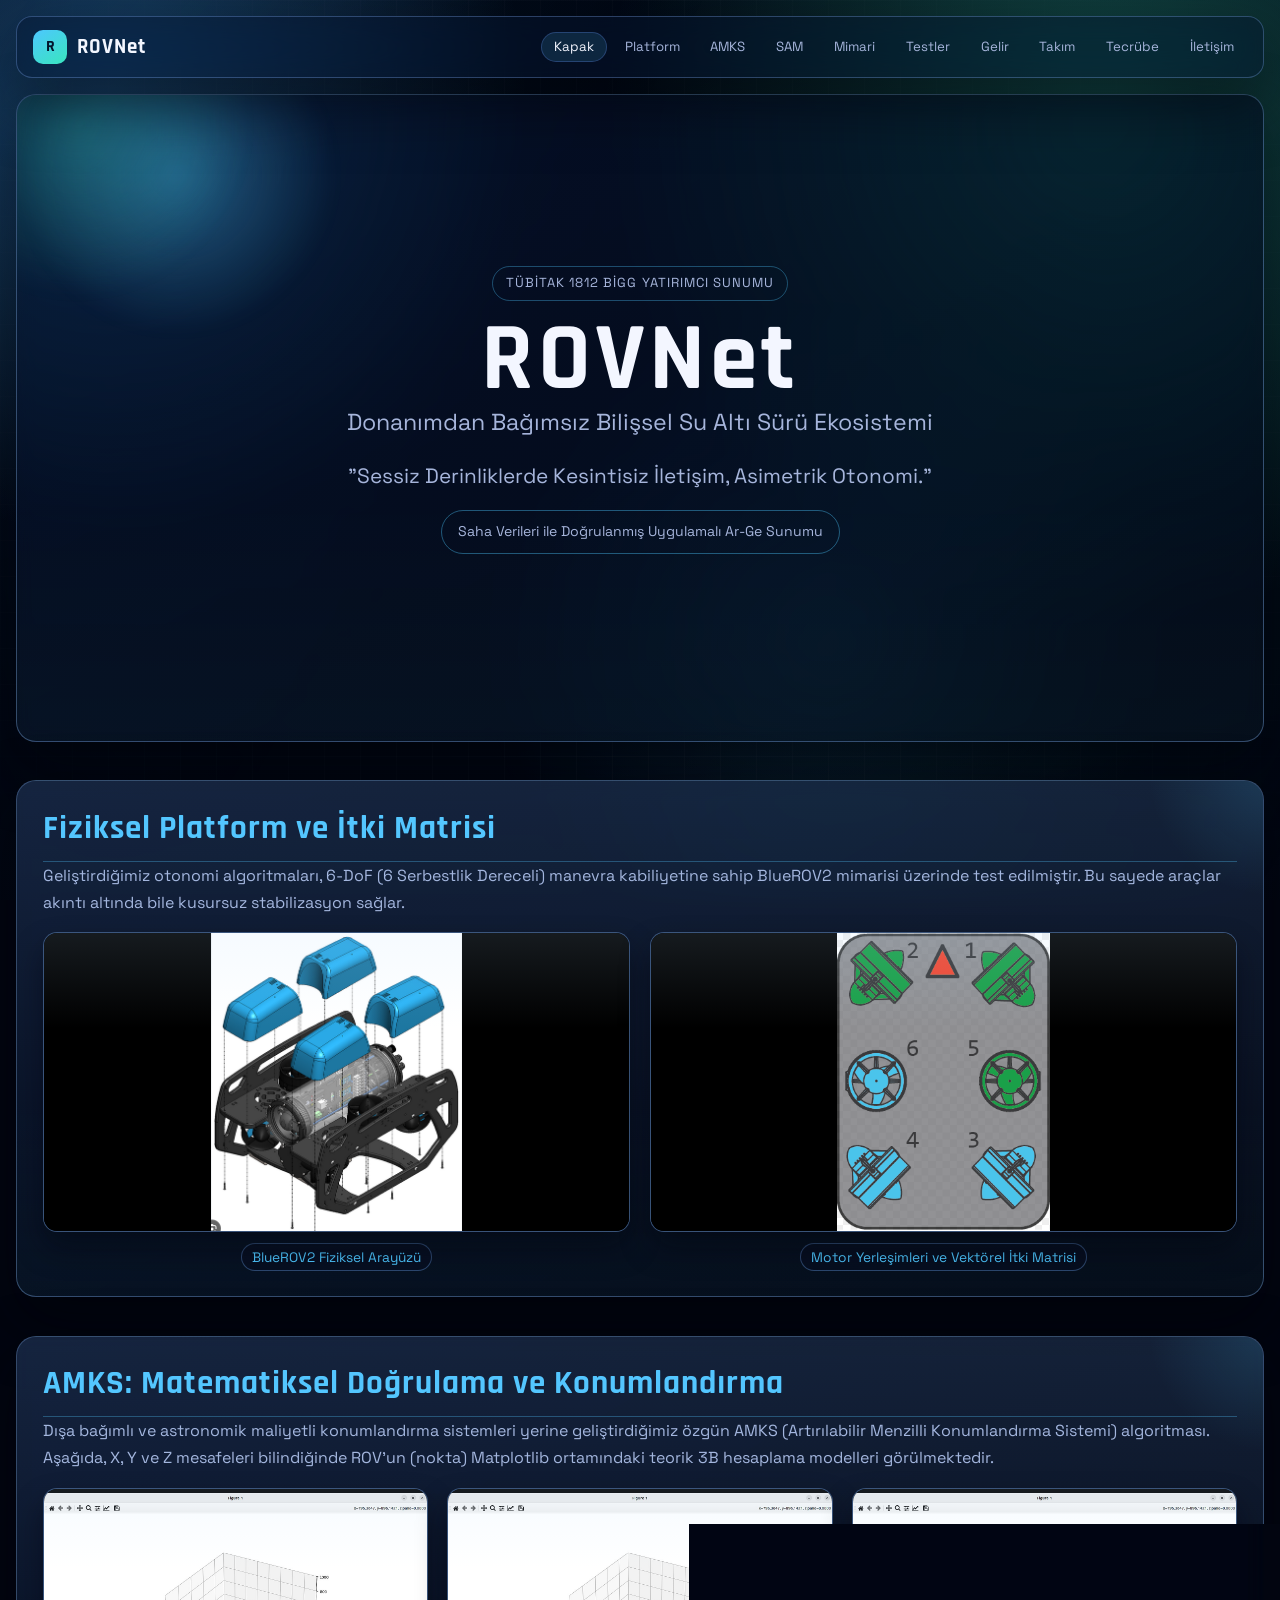
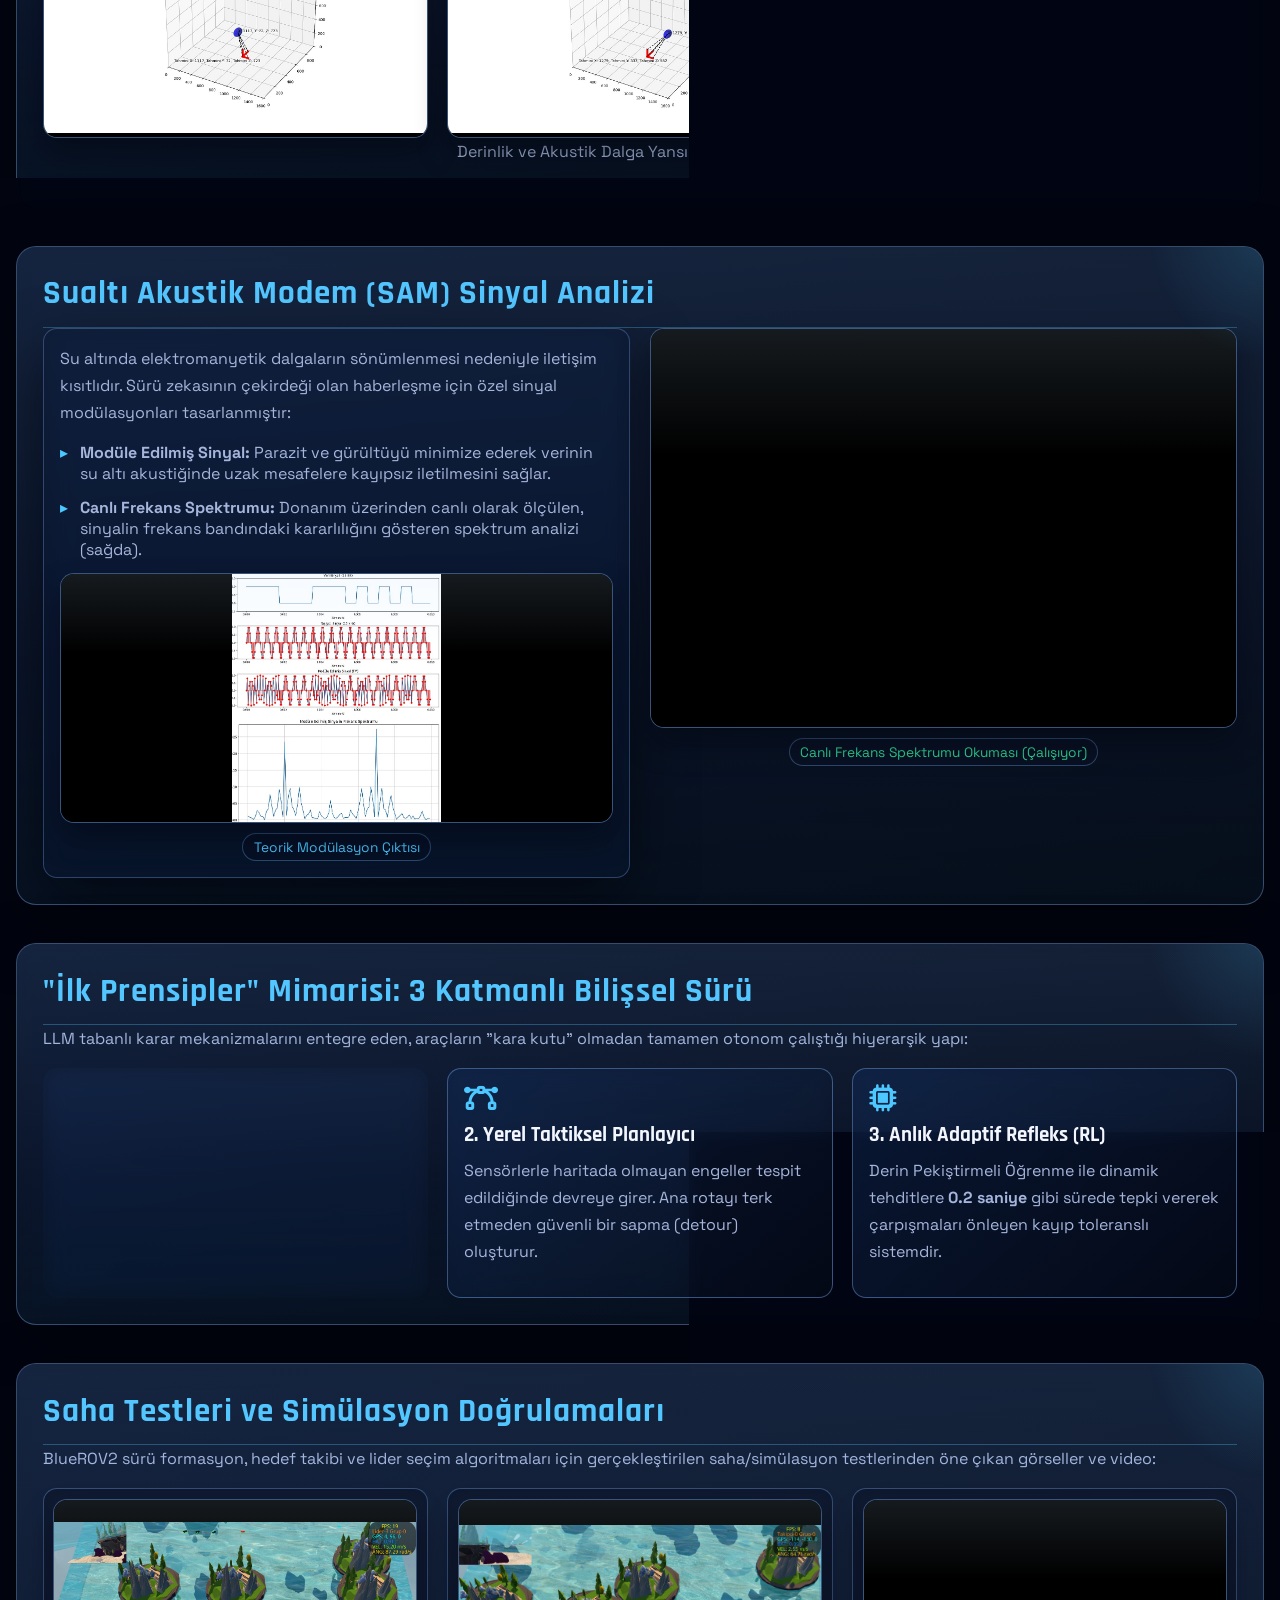
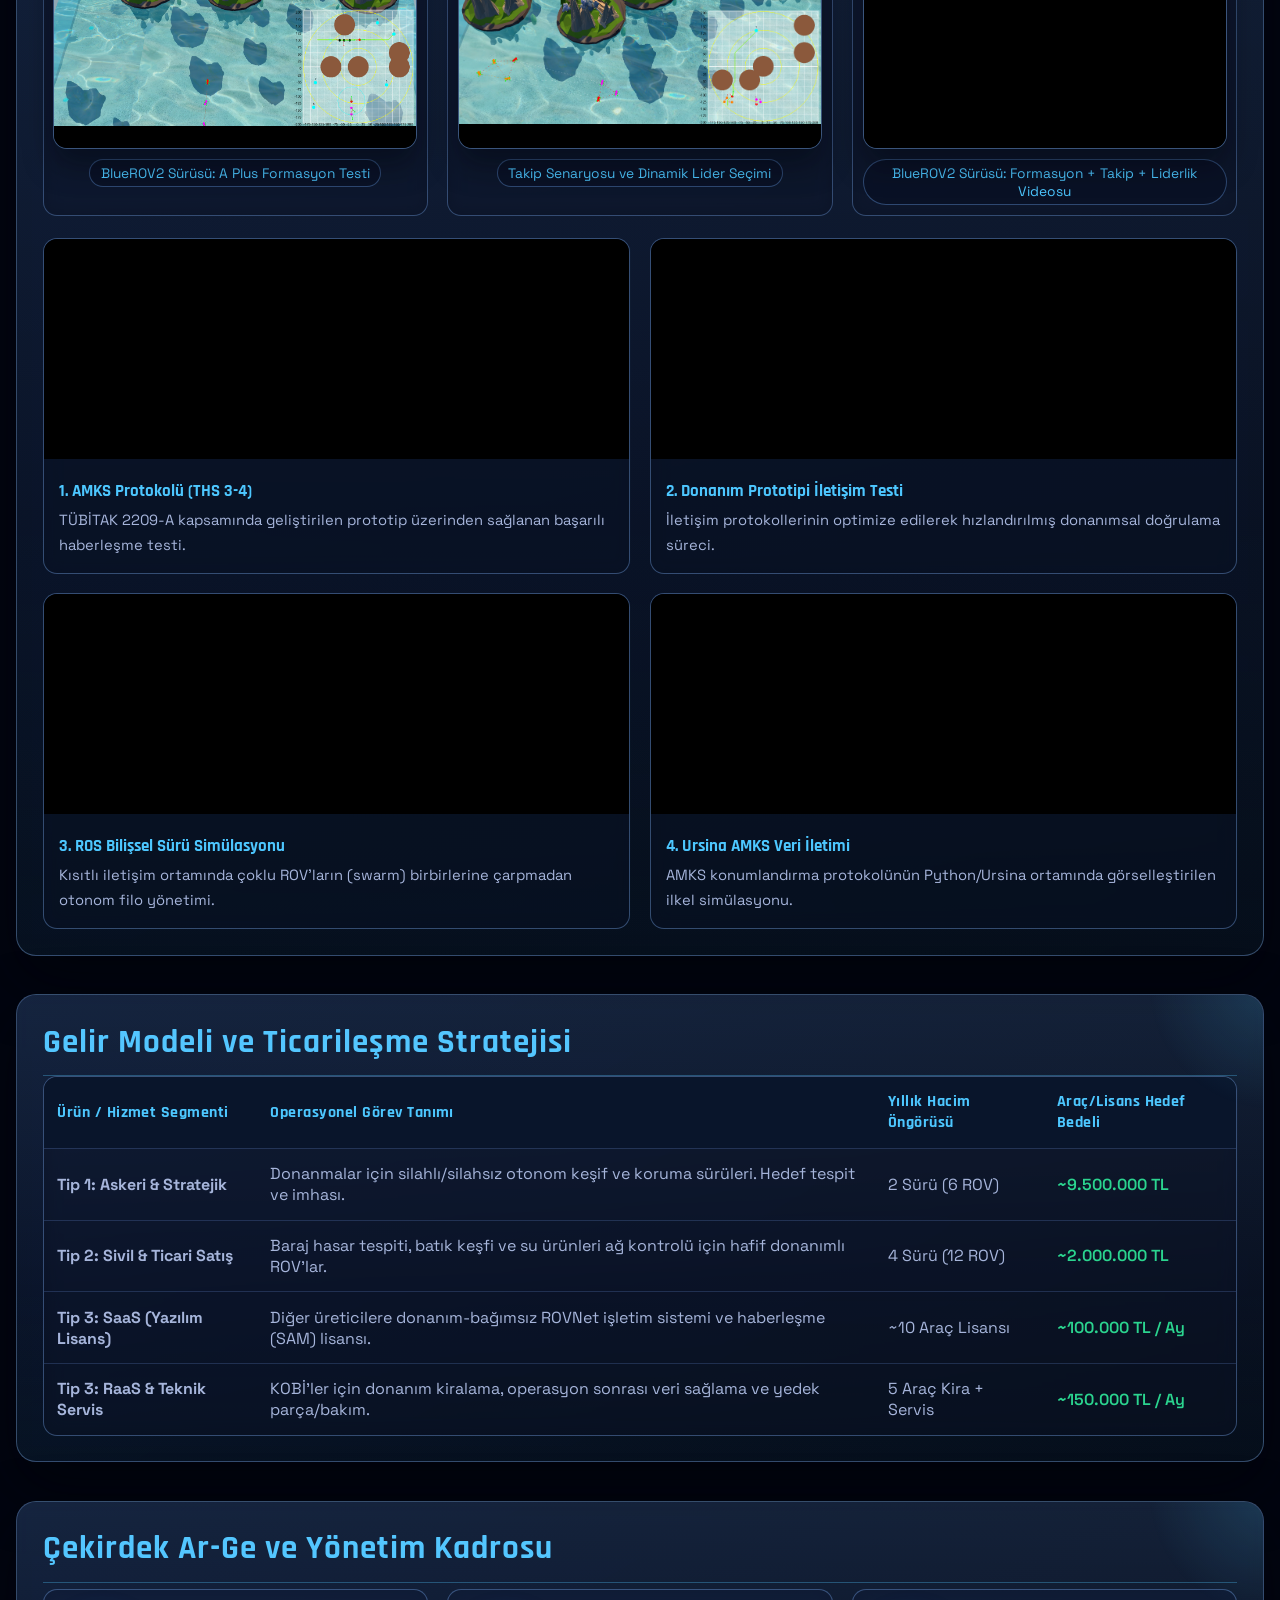
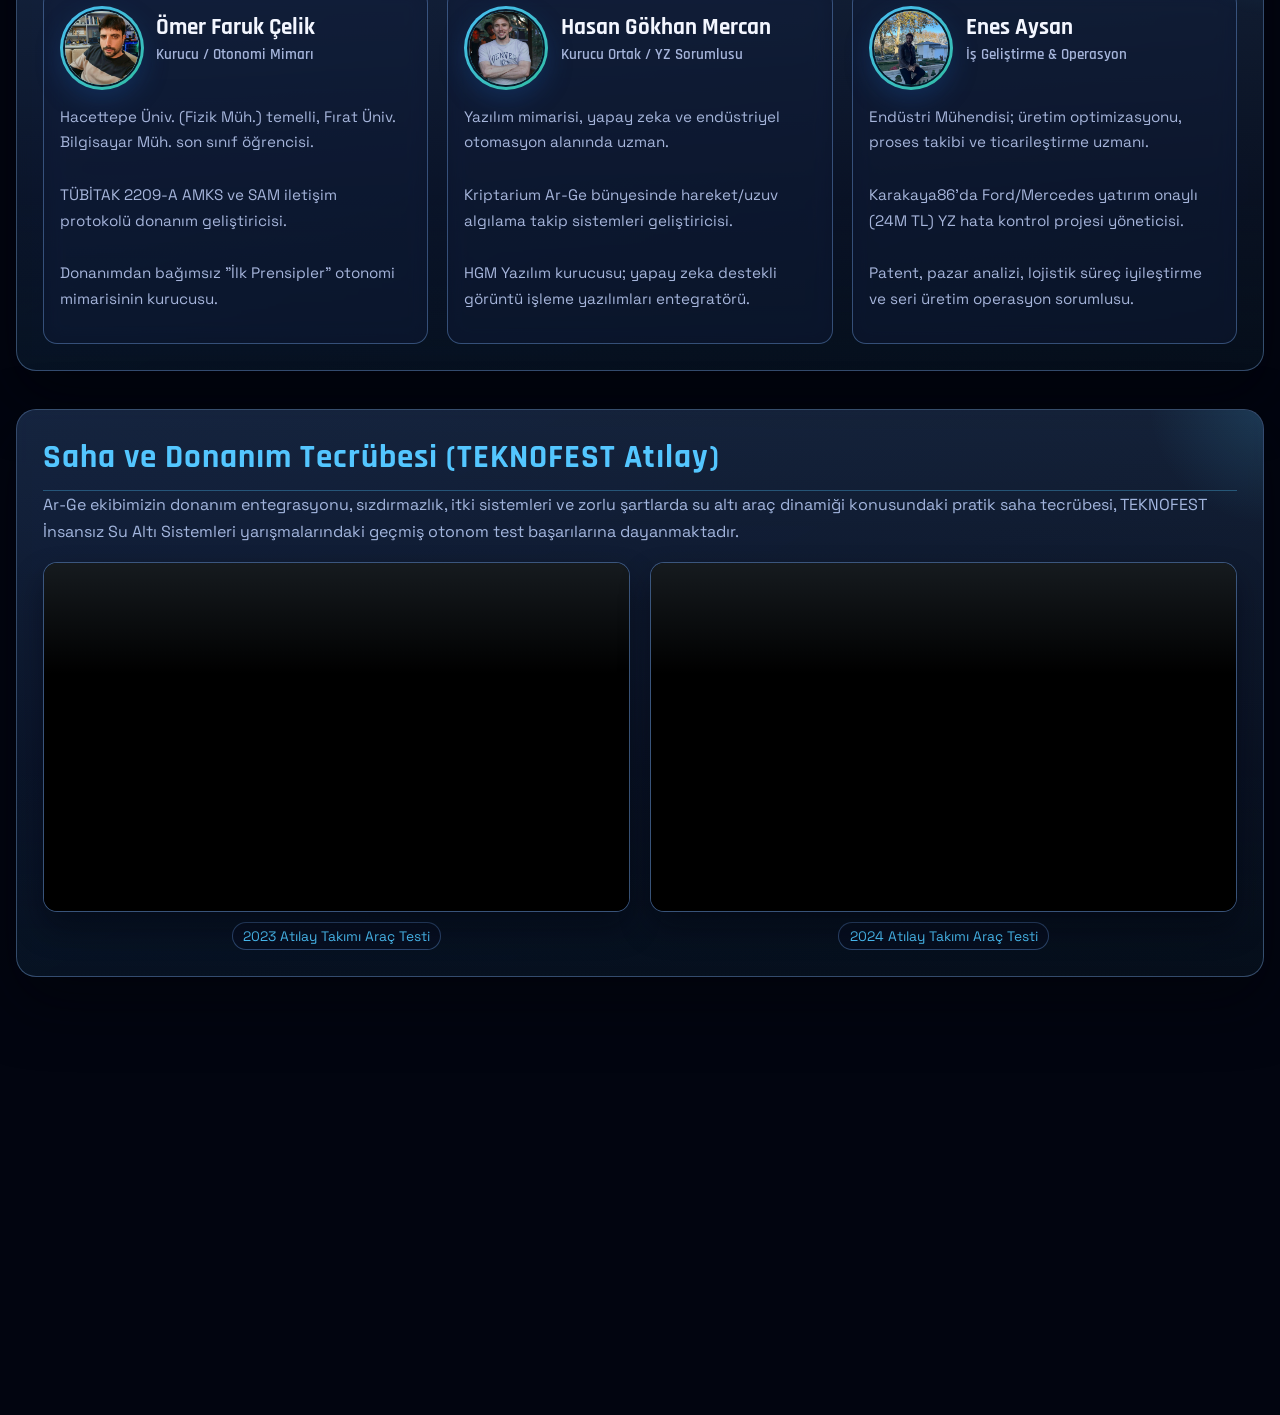
==== commit 5f9d52b0: "Replace static background with live ocean video (Background/ocean.mp4)" ====
--- a/index.html
+++ b/index.html
@@ -12,7 +12,11 @@
   <link rel="stylesheet" href="assets/css/styles.css">
 </head>
 <body>
-  <div class="aurora"></div>
+  <video class="bg-video" autoplay muted loop playsinline aria-hidden="true">
+    <source src="Background/ocean.mp4" type="video/mp4">
+  </video>
+  <div class="bg-overlay" aria-hidden="true"></div>
+  <div class="aurora" aria-hidden="true"></div>
 
   <header class="topbar glass reveal">
     <a class="brand" href="#slide1" aria-label="ROVNet ana sayfa">
--- a/assets/css/styles.css
+++ b/assets/css/styles.css
@@ -28,13 +28,31 @@
   margin: 0;
   color: var(--txt-main);
   font-family: "Space Grotesk", sans-serif;
+  background: var(--bg-deep);
+  min-height: 100vh;
+  overflow-x: hidden;
+}
+
+.bg-video {
+  position: fixed;
+  inset: 0;
+  width: 100%;
+  height: 100%;
+  object-fit: cover;
+  object-position: center;
+  z-index: -3;
+  filter: saturate(1.22) contrast(1.05) brightness(0.58);
+}
+
+.bg-overlay {
+  position: fixed;
+  inset: 0;
+  pointer-events: none;
   background:
-    radial-gradient(circle at 8% 12%, rgba(65, 169, 255, 0.3), transparent 28%),
-    radial-gradient(circle at 86% 14%, rgba(57, 230, 190, 0.24), transparent 35%),
-    linear-gradient(165deg, rgba(2, 8, 22, 0.86), rgba(2, 7, 18, 0.9)),
-    url("../../Pictures/Ocean.jpeg") center / cover fixed no-repeat;
-  background-blend-mode: screen, screen, multiply, normal;
-  min-height: 100vh;
+    radial-gradient(circle at 8% 12%, rgba(65, 169, 255, 0.36), transparent 30%),
+    radial-gradient(circle at 86% 14%, rgba(57, 230, 190, 0.3), transparent 37%),
+    linear-gradient(165deg, rgba(2, 8, 22, 0.7), rgba(2, 7, 18, 0.82));
+  z-index: -2;
 }
 
 .aurora {
@@ -664,10 +682,6 @@
     --slide-width: calc(100% - 1rem);
   }
 
-  body {
-    background-attachment: scroll;
-  }
-
   .topbar {
     flex-wrap: wrap;
   }
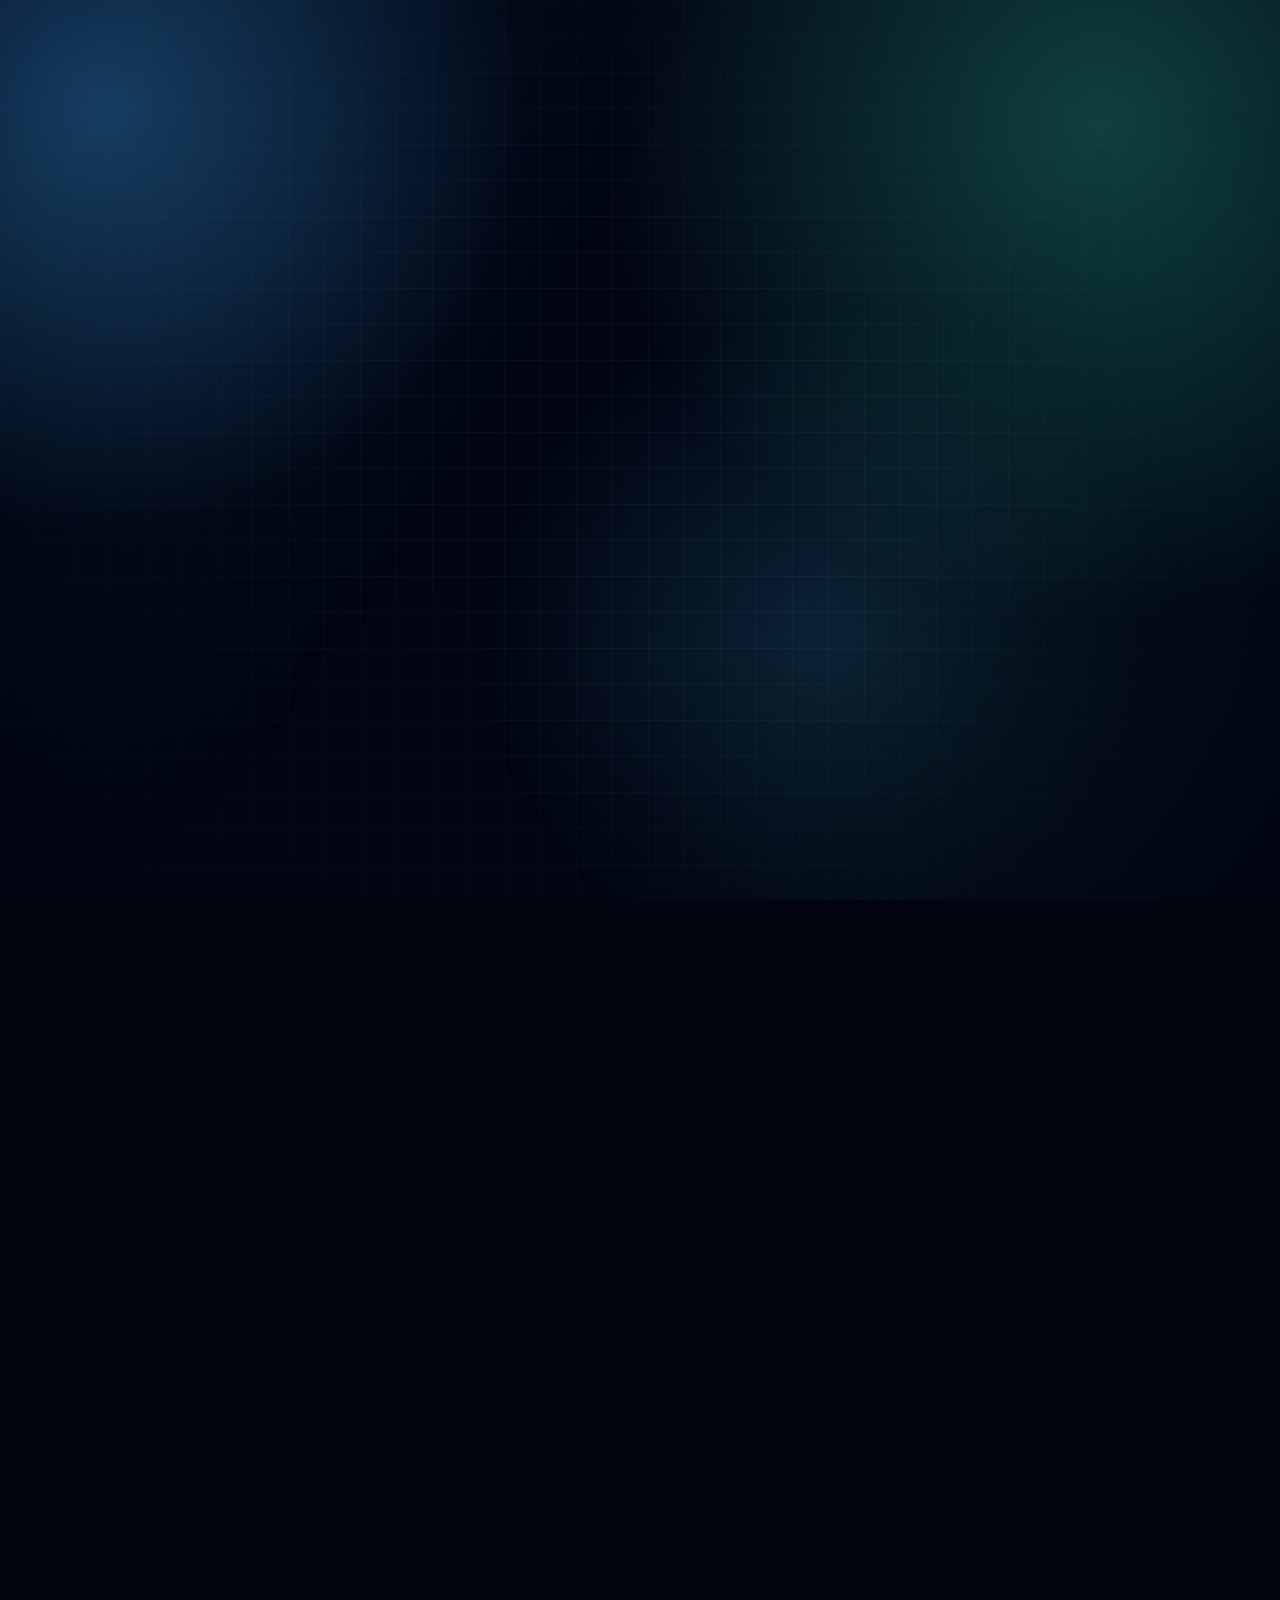
==== commit 4f709d9d: "Eager-load all videos on page open: preload=auto + force play before reveal" ====
--- a/index.html
+++ b/index.html
@@ -109,7 +109,7 @@
 
         <figure>
           <div class="media-shell h-400">
-            <video autoplay loop muted playsinline>
+            <video autoplay loop muted playsinline preload="auto">
               <source src="Videos/web_canliFrekansSpekturumu_fixed.mp4" type="video/mp4">
             </video>
           </div>
@@ -161,7 +161,7 @@
 
         <figure class="insight-card">
           <div class="media-shell h-250">
-            <video autoplay loop muted playsinline>
+            <video autoplay loop muted playsinline preload="auto">
               <source src="Videos/bluerov2surusu.mp4" type="video/mp4">
             </video>
           </div>
@@ -171,7 +171,7 @@
 
       <div class="video-grid">
         <article class="video-card">
-          <video autoplay loop muted playsinline>
+          <video autoplay loop muted playsinline preload="auto">
             <source src="Videos/web_mesajsending2_20sSonrasi_2xhizli_ppt_uyumlu.mp4" type="video/mp4">
           </video>
           <div class="video-info">
@@ -180,7 +180,7 @@
           </div>
         </article>
         <article class="video-card">
-          <video autoplay loop muted playsinline>
+          <video autoplay loop muted playsinline preload="auto">
             <source src="Videos/web_prototip_converted.mp4" type="video/mp4">
           </video>
           <div class="video-info">
@@ -189,7 +189,7 @@
           </div>
         </article>
         <article class="video-card">
-          <video autoplay loop muted playsinline>
+          <video autoplay loop muted playsinline preload="auto">
             <source src="Videos/web_mauv_compressed.mp4" type="video/mp4">
           </video>
           <div class="video-info">
@@ -198,7 +198,7 @@
           </div>
         </article>
         <article class="video-card">
-          <video autoplay loop muted playsinline>
+          <video autoplay loop muted playsinline preload="auto">
             <source src="Videos/web_submarine_converted.mp4" type="video/mp4">
           </video>
           <div class="video-info">
--- a/assets/css/styles.css
+++ b/assets/css/styles.css
@@ -10,9 +10,14 @@
   --accent: #4dc7ff;
   --accent-2: #39e6be;
   --ok: #2bd48f;
-  --shadow: 0 24px 60px rgba(1, 3, 10, 0.55);
+  --shadow: 0 28px 64px rgba(1, 3, 14, 0.60);
+  --shadow-card: 0 8px 32px rgba(0, 6, 22, 0.52), inset 0 1px 0 rgba(200, 230, 255, 0.07);
+  --shadow-hover: 0 18px 44px rgba(0, 8, 30, 0.62), 0 0 32px rgba(77, 199, 255, 0.14);
+  --border-card: rgba(100, 162, 255, 0.20);
+  --border-hover: rgba(77, 199, 255, 0.48);
+  --card-bg: linear-gradient(145deg, rgba(12, 26, 58, 0.72), rgba(5, 10, 24, 0.62));
   --radius-lg: 20px;
-  --radius-md: 14px;
+  --radius-md: 16px;
   --slide-width: min(1280px, calc(100% - 2rem));
 }
 
@@ -22,39 +27,45 @@
 
 html {
   scroll-behavior: smooth;
+  background: #020510; /* video yüklenene kadar fallback */
 }
 
 body {
   margin: 0;
   color: var(--txt-main);
   font-family: "Space Grotesk", sans-serif;
-  background: var(--bg-deep);
+  background: transparent;
   min-height: 100vh;
   overflow-x: hidden;
 }
 
+/* ── Arka plan video katmanı ─────────────────────────── */
 .bg-video {
   position: fixed;
-  inset: 0;
-  width: 100%;
-  height: 100%;
+  top: 0;
+  left: 0;
+  width: 100vw;
+  height: 100vh;
   object-fit: cover;
   object-position: center;
-  z-index: -3;
-  filter: saturate(1.22) contrast(1.05) brightness(0.58);
-}
-
+  z-index: 1;  /* body canvas'ın üzerinde, içeriğin altında */
+  pointer-events: none;
+  filter: saturate(1.3) contrast(1.06) brightness(0.60);
+}
+
+/* ── Renk/ışık overlay katmanı ───────────────────────── */
 .bg-overlay {
   position: fixed;
   inset: 0;
   pointer-events: none;
   background:
-    radial-gradient(circle at 8% 12%, rgba(65, 169, 255, 0.36), transparent 30%),
-    radial-gradient(circle at 86% 14%, rgba(57, 230, 190, 0.3), transparent 37%),
-    linear-gradient(165deg, rgba(2, 8, 22, 0.7), rgba(2, 7, 18, 0.82));
-  z-index: -2;
-}
-
+    radial-gradient(circle at 8% 12%, rgba(65, 169, 255, 0.32), transparent 30%),
+    radial-gradient(circle at 86% 14%, rgba(57, 230, 190, 0.26), transparent 37%),
+    linear-gradient(165deg, rgba(2, 8, 22, 0.58), rgba(2, 7, 18, 0.68));
+  z-index: 2;
+}
+
+/* ── Grid ışık aurora katmanı ────────────────────────── */
 .aurora {
   position: fixed;
   inset: 0;
@@ -68,8 +79,10 @@
   background-size: auto, auto, 36px 36px, 36px 36px, auto;
   mask-image: radial-gradient(circle at center, #000 28%, transparent 100%);
   opacity: 0.85;
-  z-index: -1;
-}
+  z-index: 3;
+}
+
+/* ── Sayfa içeriği (her zaman arka planın üzerinde) ─── */
 
 a {
   color: inherit;
@@ -78,7 +91,7 @@
 .topbar {
   position: sticky;
   top: 1rem;
-  z-index: 40;
+  z-index: 100;
   margin: 1rem auto 0;
   width: var(--slide-width);
   padding: 0.8rem 1rem;
@@ -90,10 +103,10 @@
 }
 
 .glass {
-  border: 1px solid rgba(136, 178, 255, 0.3);
-  background: var(--glass-bg);
-  backdrop-filter: blur(14px) saturate(120%);
-  box-shadow: var(--shadow);
+  border: 1px solid rgba(140, 185, 255, 0.26);
+  background: rgba(6, 16, 40, 0.56);
+  backdrop-filter: blur(20px) saturate(145%);
+  box-shadow: 0 8px 36px rgba(0, 6, 22, 0.50), inset 0 1px 0 rgba(200, 230, 255, 0.09);
 }
 
 .brand {
@@ -161,6 +174,8 @@
 }
 
 .deck {
+  position: relative;
+  z-index: 10;
   width: 100%;
   display: grid;
   gap: 2.4rem;
@@ -171,15 +186,16 @@
   width: var(--slide-width);
   margin: 0 auto;
   border-radius: var(--radius-lg);
-  border: 1px solid rgba(140, 191, 255, 0.35);
+  border: 1px solid rgba(100, 160, 255, 0.18);
   background:
-    linear-gradient(150deg, rgba(8, 21, 48, 0.64), rgba(4, 10, 24, 0.68)),
-    linear-gradient(0deg, rgba(100, 255, 200, 0.08), transparent 38%);
-  box-shadow: var(--shadow);
-  backdrop-filter: blur(9px) saturate(125%);
+    linear-gradient(150deg, rgba(8, 20, 48, 0.68), rgba(3, 8, 22, 0.72)),
+    linear-gradient(0deg, rgba(57, 230, 190, 0.05), transparent 38%);
+  box-shadow: 0 24px 64px rgba(0, 5, 18, 0.60), inset 0 1px 0 rgba(180, 220, 255, 0.08);
+  backdrop-filter: blur(16px) saturate(140%);
   padding: clamp(1.2rem, 2vw, 2.2rem);
   position: relative;
   overflow: hidden;
+  transition: border-color 0.3s;
 }
 
 .slide::before {
@@ -325,11 +341,11 @@
 
 .media-shell {
   position: relative;
-  border-radius: var(--radius-md);
+  border-radius: var(--radius-lg);
   overflow: hidden;
-  border: 1px solid rgba(130, 184, 255, 0.42);
-  background: rgba(4, 8, 18, 0.52);
-  box-shadow: 0 16px 30px rgba(1, 5, 14, 0.45);
+  border: 1px solid rgba(100, 162, 255, 0.22);
+  background: rgba(4, 8, 20, 0.68);
+  box-shadow: 0 16px 36px rgba(0, 5, 18, 0.54), 0 0 0 1px rgba(77, 199, 255, 0.05), inset 0 1px 0 rgba(180, 220, 255, 0.06);
 }
 
 .media-shell::after {
@@ -432,17 +448,45 @@
 }
 
 .tile {
-  border: 1px solid rgba(130, 183, 255, 0.4);
-  border-radius: var(--radius-md);
-  background: linear-gradient(140deg, rgba(16, 38, 78, 0.58), rgba(7, 12, 24, 0.5));
-  backdrop-filter: blur(10px) saturate(118%);
-  padding: 1rem;
+  position: relative;
+  border: 1px solid var(--border-card);
+  border-radius: var(--radius-lg);
+  background: linear-gradient(145deg, rgba(14, 32, 72, 0.74), rgba(6, 11, 26, 0.62));
+  backdrop-filter: blur(14px) saturate(135%);
+  padding: 1.4rem 1.2rem;
+  box-shadow: var(--shadow-card);
+  transition: transform 0.22s ease, box-shadow 0.22s ease, border-color 0.22s ease;
+  overflow: hidden;
+}
+
+.tile::after {
+  content: "";
+  position: absolute;
+  inset: 0;
+  border-radius: var(--radius-lg);
+  background: linear-gradient(130deg, rgba(77, 199, 255, 0.06) 0%, transparent 55%);
+  pointer-events: none;
+}
+
+.tile:hover {
+  transform: translateY(-5px);
+  border-color: rgba(77, 199, 255, 0.40);
+  box-shadow: var(--shadow-hover);
 }
 
 .tile i {
-  color: var(--accent);
-  font-size: 1.7rem;
-  margin-bottom: 0.6rem;
+  display: inline-flex;
+  align-items: center;
+  justify-content: center;
+  width: 50px;
+  height: 50px;
+  border-radius: 14px;
+  background: linear-gradient(135deg, rgba(77, 199, 255, 0.20), rgba(57, 230, 190, 0.12));
+  border: 1px solid rgba(77, 199, 255, 0.28);
+  color: var(--accent);
+  font-size: 1.5rem;
+  margin-bottom: 1rem;
+  box-shadow: 0 4px 14px rgba(77, 199, 255, 0.18);
 }
 
 .tile h3 {
@@ -465,19 +509,36 @@
 
 .insight-card {
   margin: 0;
-  padding: 0.6rem;
-  border-radius: var(--radius-md);
-  border: 1px solid rgba(130, 183, 255, 0.34);
-  background: rgba(8, 15, 33, 0.5);
-  backdrop-filter: blur(8px);
+  padding: 0.7rem;
+  border-radius: var(--radius-lg);
+  border: 1px solid var(--border-card);
+  background: linear-gradient(145deg, rgba(10, 22, 50, 0.72), rgba(5, 10, 24, 0.60));
+  backdrop-filter: blur(12px) saturate(130%);
+  box-shadow: var(--shadow-card);
+  transition: transform 0.22s ease, border-color 0.22s ease, box-shadow 0.22s ease;
+  overflow: hidden;
+}
+
+.insight-card:hover {
+  transform: translateY(-3px);
+  border-color: rgba(77, 199, 255, 0.36);
+  box-shadow: 0 12px 32px rgba(0, 8, 28, 0.55), 0 0 20px rgba(77, 199, 255, 0.09);
 }
 
 .video-card {
-  border-radius: var(--radius-md);
+  border-radius: var(--radius-lg);
   overflow: hidden;
-  border: 1px solid rgba(130, 183, 255, 0.36);
-  background: rgba(8, 15, 33, 0.62);
-  backdrop-filter: blur(8px);
+  border: 1px solid var(--border-card);
+  background: linear-gradient(145deg, rgba(10, 20, 46, 0.78), rgba(5, 10, 24, 0.66));
+  backdrop-filter: blur(14px) saturate(135%);
+  box-shadow: var(--shadow-card);
+  transition: transform 0.22s ease, box-shadow 0.22s ease, border-color 0.22s ease;
+}
+
+.video-card:hover {
+  transform: translateY(-5px);
+  border-color: rgba(77, 199, 255, 0.40);
+  box-shadow: var(--shadow-hover);
 }
 
 .video-card video {
@@ -504,10 +565,11 @@
 
 .table-wrap {
   overflow-x: auto;
-  border: 1px solid rgba(130, 183, 255, 0.36);
-  border-radius: var(--radius-md);
-  background: rgba(8, 15, 33, 0.5);
-  backdrop-filter: blur(8px);
+  border: 1px solid var(--border-card);
+  border-radius: var(--radius-lg);
+  background: linear-gradient(145deg, rgba(8, 18, 42, 0.76), rgba(4, 9, 22, 0.64));
+  backdrop-filter: blur(14px) saturate(130%);
+  box-shadow: var(--shadow-card);
 }
 
 table {
@@ -526,9 +588,11 @@
 
 th {
   color: var(--accent);
-  background: rgba(10, 21, 44, 0.92);
+  background: rgba(6, 14, 34, 0.96);
   font-family: "Rajdhani", sans-serif;
-  letter-spacing: 0.03em;
+  letter-spacing: 0.04em;
+  font-size: 0.94rem;
+  text-transform: uppercase;
 }
 
 tr:last-child td {
@@ -545,13 +609,34 @@
 }
 
 .member-card {
-  border: 1px solid rgba(130, 183, 255, 0.36);
-  border-radius: var(--radius-md);
-  padding: 1rem;
-  background: rgba(13, 24, 50, 0.56);
-  backdrop-filter: blur(10px);
+  position: relative;
+  border: 1px solid var(--border-card);
+  border-radius: var(--radius-lg);
+  padding: 1.4rem 1.3rem 1.3rem 1.6rem;
+  background: linear-gradient(145deg, rgba(12, 24, 56, 0.76), rgba(5, 10, 26, 0.64));
+  backdrop-filter: blur(16px) saturate(140%);
   display: grid;
   gap: 0.65rem;
+  box-shadow: var(--shadow-card);
+  overflow: hidden;
+  transition: transform 0.22s ease, box-shadow 0.22s ease, border-color 0.22s ease;
+}
+
+.member-card::before {
+  content: "";
+  position: absolute;
+  top: 0;
+  left: 0;
+  width: 3px;
+  height: 100%;
+  background: linear-gradient(180deg, var(--accent), var(--accent-2));
+  border-radius: var(--radius-lg) 0 0 var(--radius-lg);
+}
+
+.member-card:hover {
+  transform: translateY(-5px);
+  border-color: rgba(77, 199, 255, 0.38);
+  box-shadow: var(--shadow-hover);
 }
 
 .member-card h3 {
@@ -608,9 +693,12 @@
 .contact-card {
   margin: 1.6rem auto 0;
   width: min(700px, 100%);
-  border-radius: 16px;
-  padding: 1.1rem;
-  background: var(--glass-strong);
+  border-radius: var(--radius-lg);
+  padding: 1.5rem 1.8rem;
+  background: linear-gradient(145deg, rgba(10, 22, 52, 0.80), rgba(5, 11, 28, 0.70));
+  border: 1px solid var(--border-card);
+  backdrop-filter: blur(18px) saturate(140%);
+  box-shadow: var(--shadow-card);
 }
 
 .contact-card p {
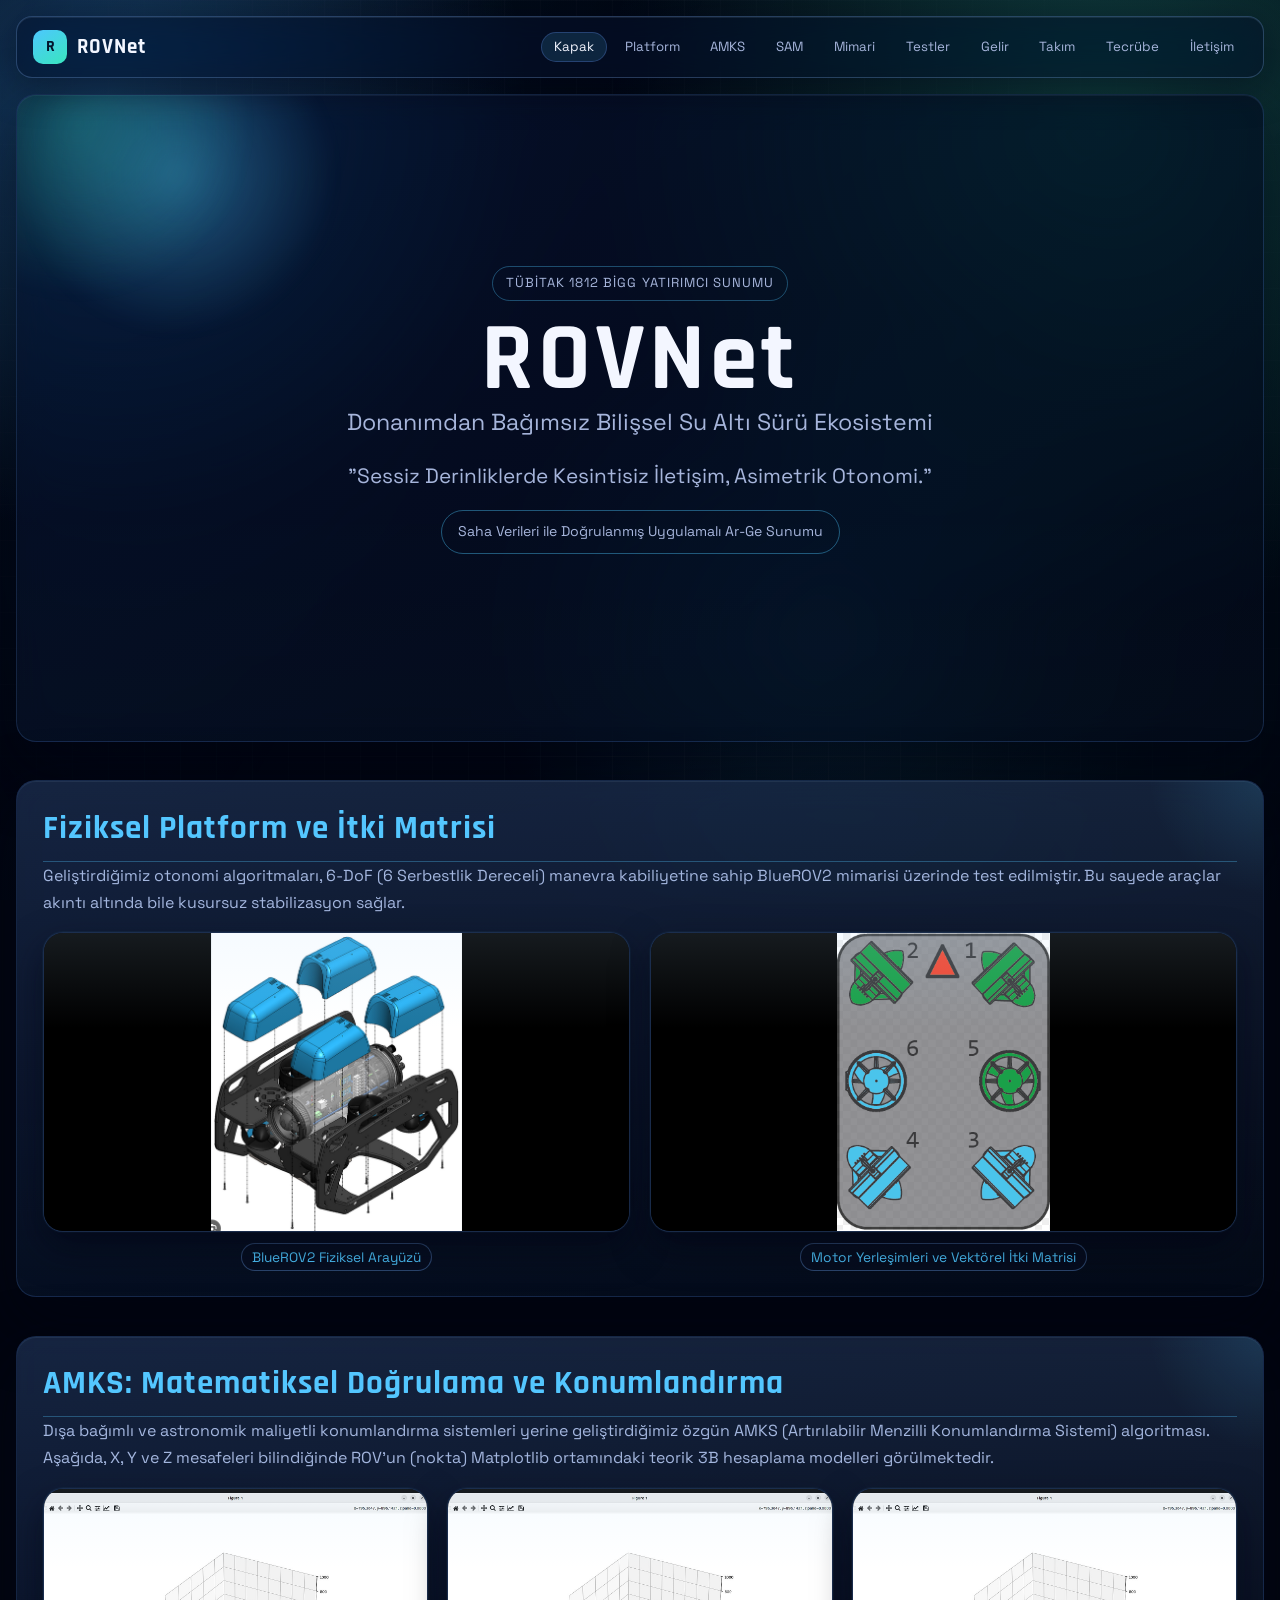
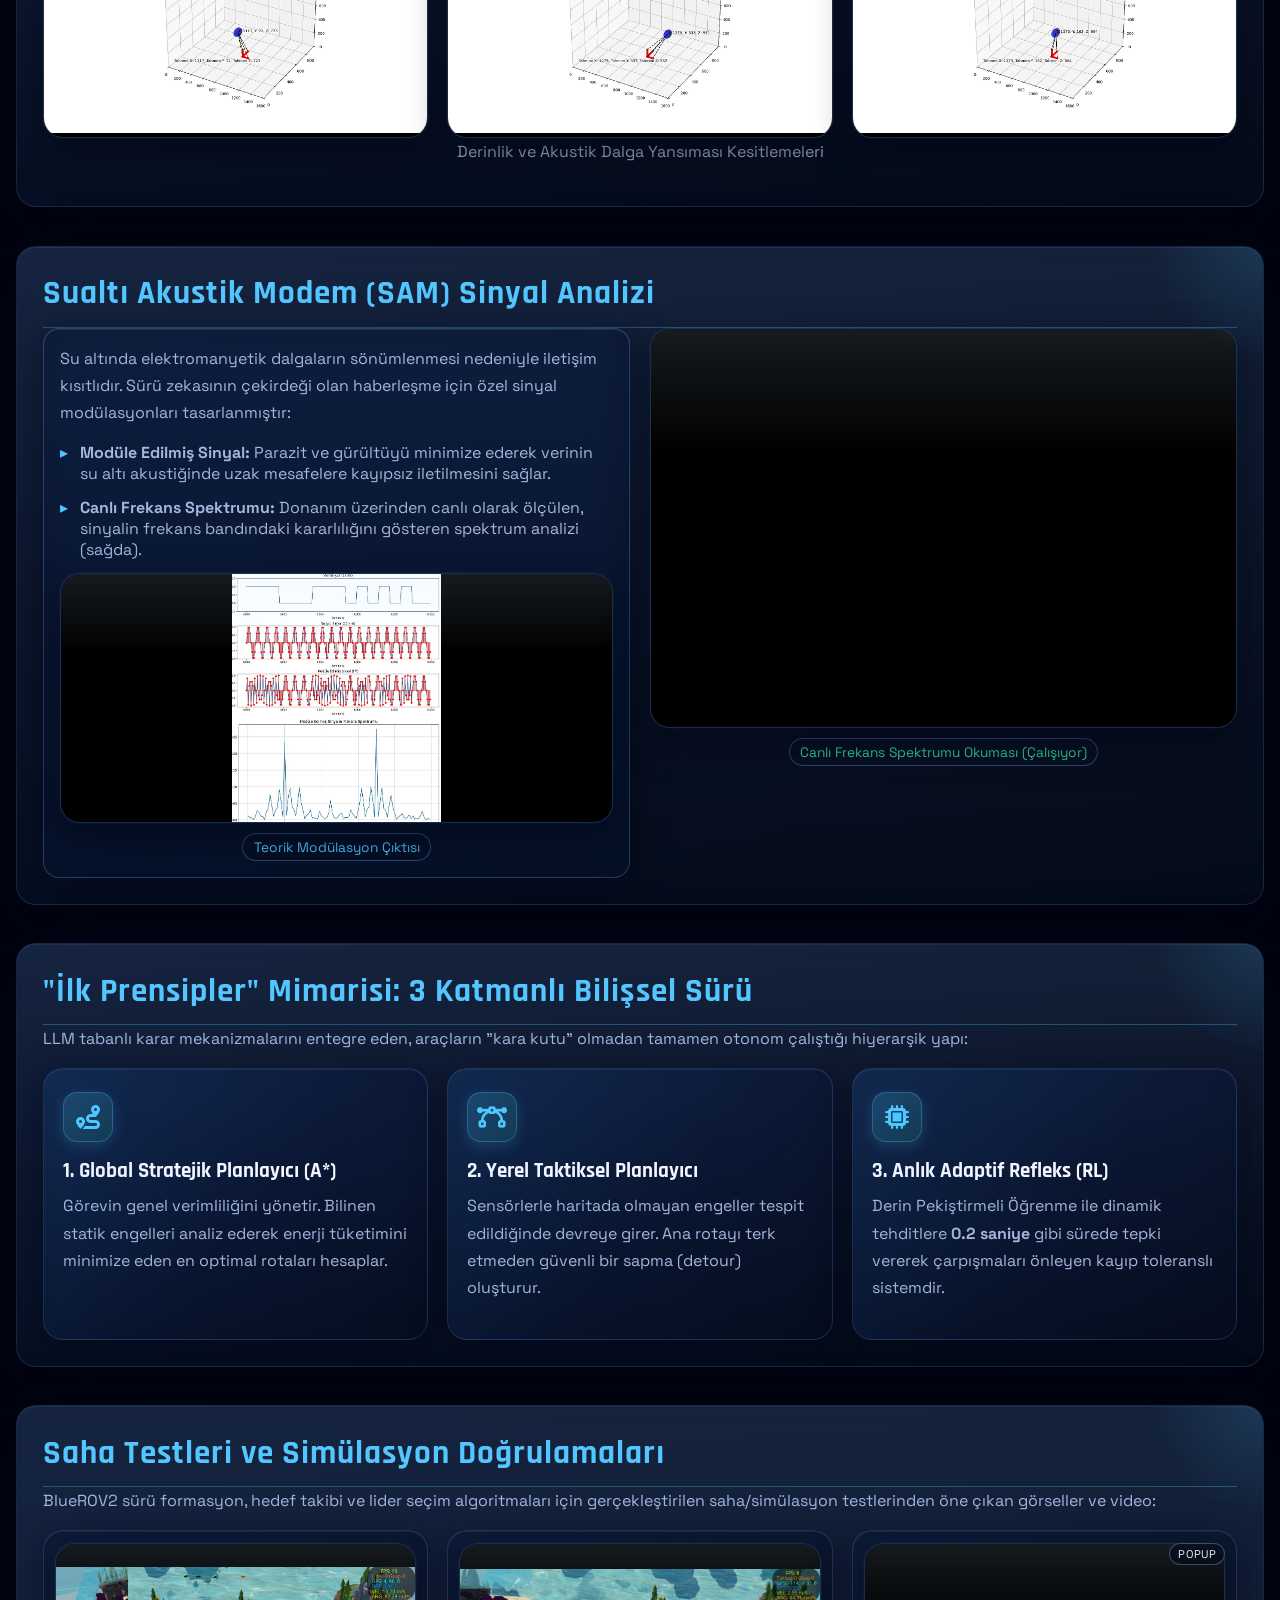
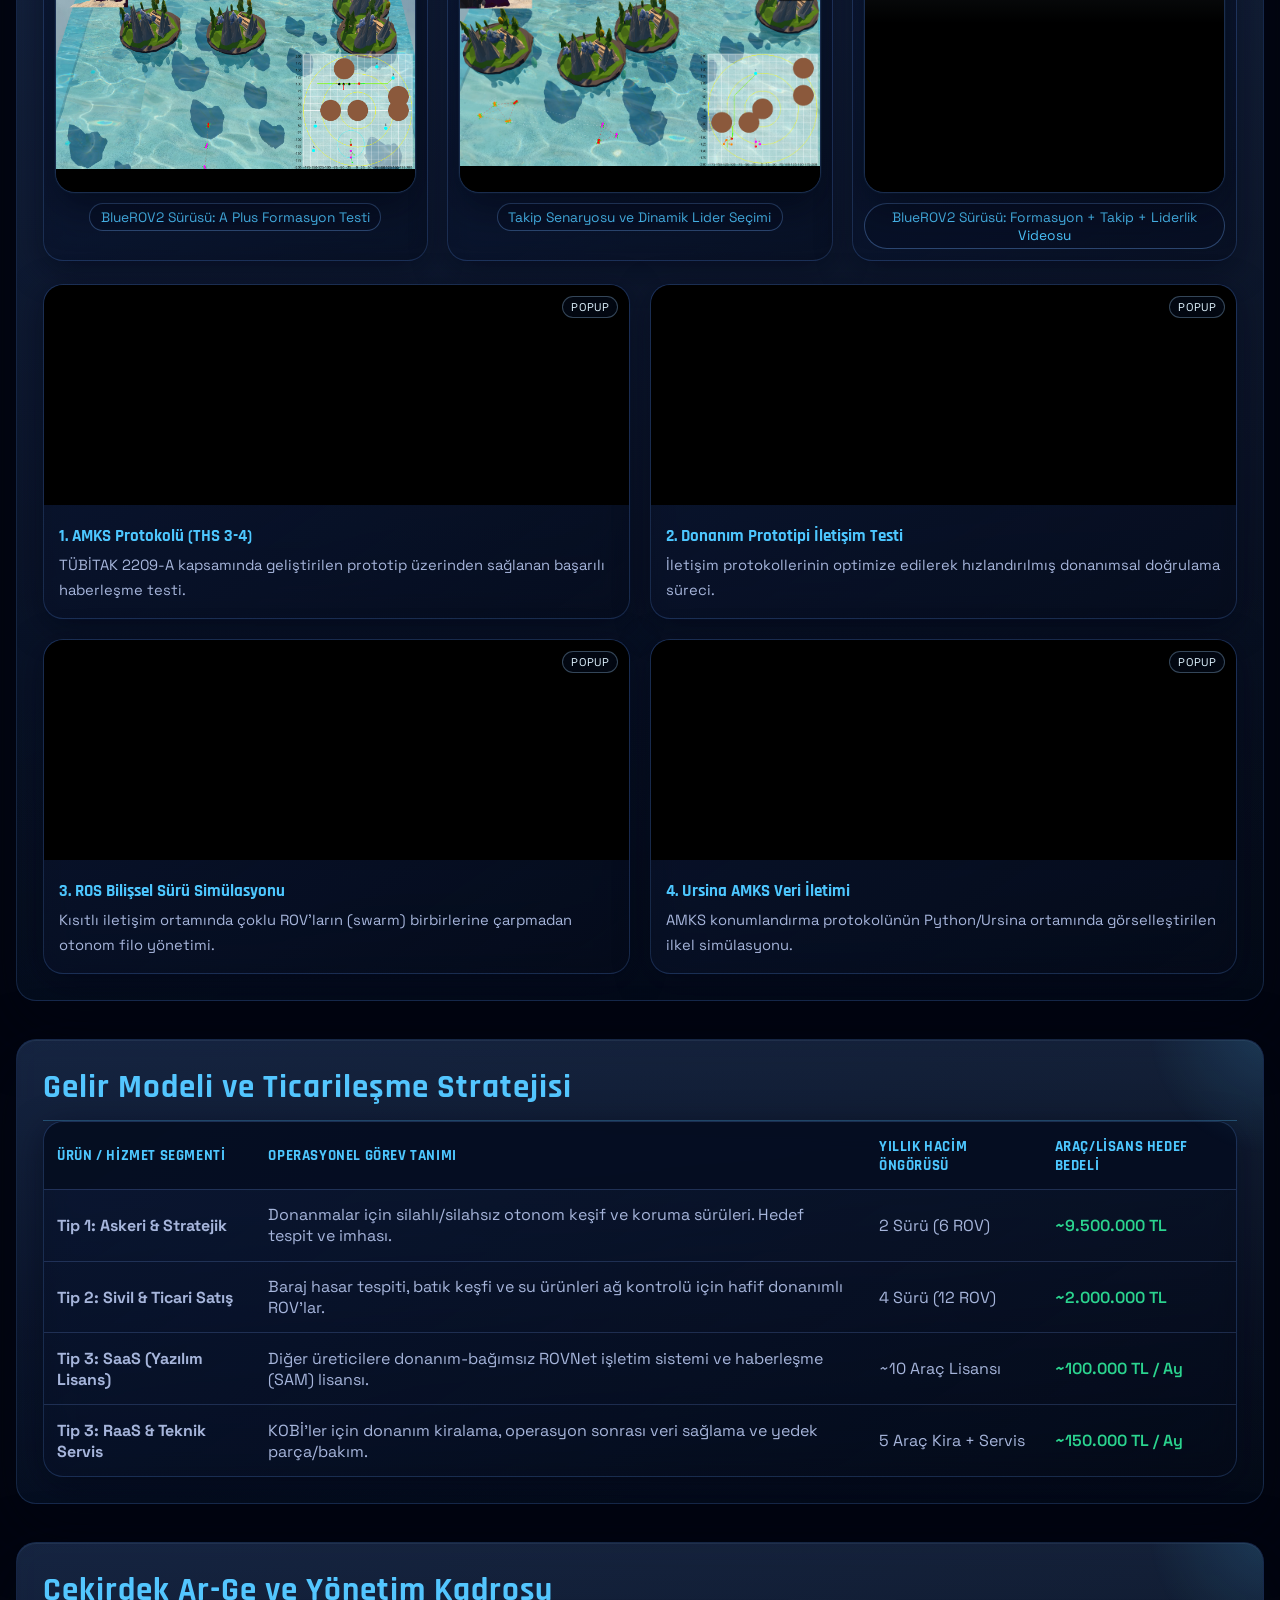
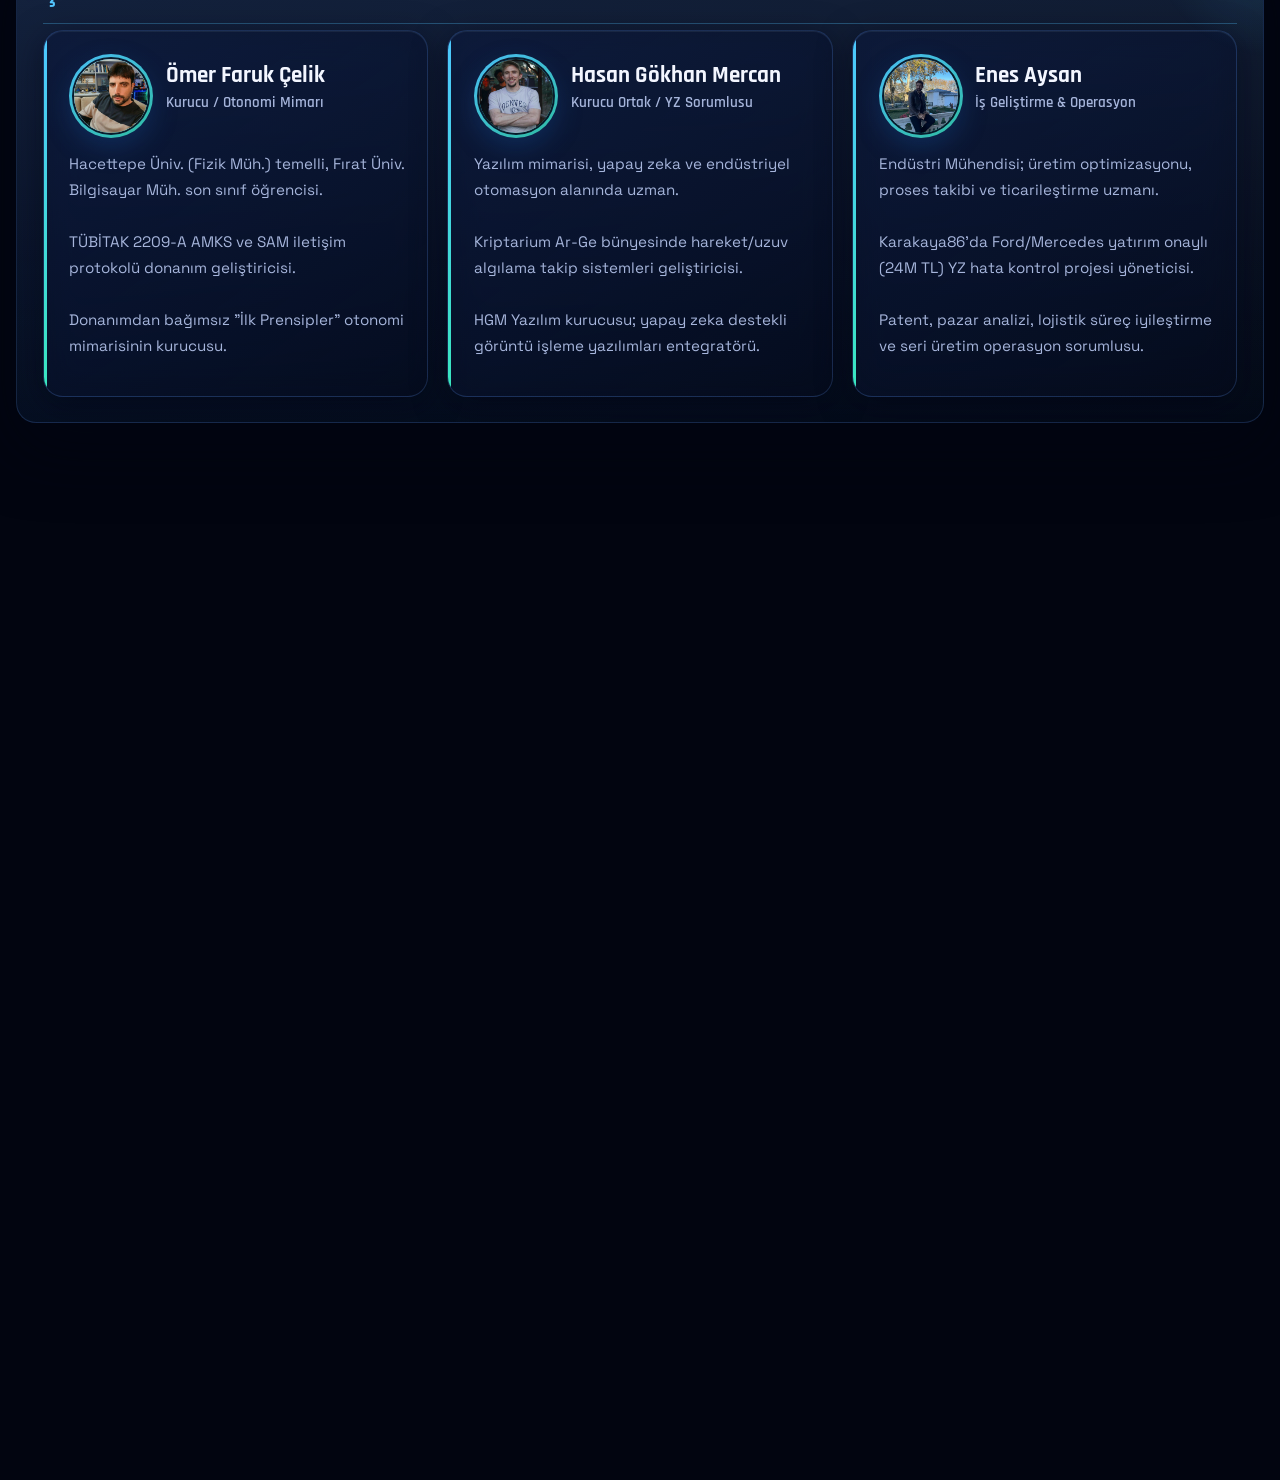
==== commit b5df5cbe: "Add mobile-first refinements and video popup modal for card videos" ====
--- a/index.html
+++ b/index.html
@@ -329,6 +329,16 @@
     </section>
   </main>
 
+  <div id="videoModal" class="video-modal" aria-hidden="true" role="dialog" aria-modal="true" aria-label="Video popup oynatici">
+    <div class="video-modal__dialog" role="document">
+      <button id="videoModalClose" class="video-modal__close" type="button" aria-label="Video popup kapat">
+        <i class="fa-solid fa-xmark" aria-hidden="true"></i>
+      </button>
+      <video id="videoModalPlayer" class="video-modal__player" controls autoplay playsinline preload="auto"></video>
+      <p id="videoModalCaption" class="video-modal__caption"></p>
+    </div>
+  </div>
+
   <script src="assets/js/main.js" defer></script>
 </body>
 </html>
--- a/assets/css/styles.css
+++ b/assets/css/styles.css
@@ -541,6 +541,33 @@
   box-shadow: var(--shadow-hover);
 }
 
+.video-popup-trigger {
+  position: relative;
+  cursor: pointer;
+  outline: none;
+}
+
+.video-popup-trigger:focus-visible {
+  border-color: rgba(77, 199, 255, 0.58);
+  box-shadow: 0 0 0 3px rgba(77, 199, 255, 0.18), var(--shadow-hover);
+}
+
+.video-popup-trigger::after {
+  content: "Popup";
+  position: absolute;
+  right: 0.7rem;
+  top: 0.7rem;
+  font-size: 0.7rem;
+  letter-spacing: 0.05em;
+  text-transform: uppercase;
+  color: #dff3ff;
+  border: 1px solid rgba(170, 216, 255, 0.3);
+  border-radius: 999px;
+  padding: 0.2rem 0.5rem;
+  background: rgba(4, 12, 28, 0.62);
+  pointer-events: none;
+}
+
 .video-card video {
   width: 100%;
   height: 220px;
@@ -724,6 +751,67 @@
   font-size: 0.85rem;
 }
 
+body.modal-open {
+  overflow: hidden;
+}
+
+.video-modal {
+  position: fixed;
+  inset: 0;
+  z-index: 220;
+  display: grid;
+  place-items: center;
+  padding: 1rem;
+  background: rgba(2, 9, 22, 0.72);
+  backdrop-filter: blur(7px);
+  opacity: 0;
+  pointer-events: none;
+  transition: opacity 220ms ease;
+}
+
+.video-modal.is-open {
+  opacity: 1;
+  pointer-events: auto;
+}
+
+.video-modal__dialog {
+  width: min(980px, 100%);
+  border-radius: 18px;
+  border: 1px solid rgba(112, 178, 255, 0.35);
+  background: linear-gradient(145deg, rgba(7, 17, 38, 0.92), rgba(3, 8, 22, 0.94));
+  box-shadow: 0 26px 70px rgba(0, 4, 16, 0.7);
+  padding: 0.8rem;
+}
+
+.video-modal__close {
+  width: 42px;
+  height: 42px;
+  margin-left: auto;
+  margin-bottom: 0.7rem;
+  border-radius: 999px;
+  border: 1px solid rgba(136, 186, 255, 0.35);
+  background: rgba(5, 12, 28, 0.8);
+  color: #d8ecff;
+  display: grid;
+  place-items: center;
+  cursor: pointer;
+}
+
+.video-modal__player {
+  width: 100%;
+  max-height: min(70vh, 620px);
+  aspect-ratio: 16 / 9;
+  border-radius: 12px;
+  border: 1px solid rgba(120, 180, 255, 0.28);
+  background: #000;
+}
+
+.video-modal__caption {
+  margin: 0.7rem 0 0;
+  color: #d8e9ff;
+  font-size: 0.9rem;
+}
+
 .reveal {
   opacity: 0;
   transform: translateY(18px) scale(0.99);
@@ -771,6 +859,9 @@
   }
 
   .topbar {
+    top: 0.4rem;
+    width: calc(100% - 0.7rem);
+    padding: 0.72rem 0.75rem;
     flex-wrap: wrap;
   }
 
@@ -782,6 +873,7 @@
   .section-nav {
     width: 100%;
     justify-content: flex-start;
+    align-content: flex-start;
     max-height: 0;
     overflow: hidden;
     opacity: 0;
@@ -789,8 +881,15 @@
   }
 
   .section-nav.is-open {
-    max-height: 240px;
+    max-height: 72vh;
+    overflow-y: auto;
+    padding: 0.45rem 0 0.2rem;
     opacity: 1;
+  }
+
+  .section-nav a {
+    font-size: 0.82rem;
+    padding: 0.42rem 0.7rem;
   }
 
   .grid-2,
@@ -809,7 +908,15 @@
   }
 
   .slide {
-    padding: 1rem;
+    padding: 1rem 0.9rem;
+  }
+
+  .slide-title {
+    font-size: clamp(1.35rem, 6vw, 1.75rem);
+  }
+
+  .hero {
+    min-height: 65vh;
   }
 
   .member-photo-wrap {
@@ -817,7 +924,75 @@
     height: 74px;
   }
 
+  .member-card {
+    padding: 1.15rem 1rem 1.05rem 1.25rem;
+  }
+
   .video-card video {
-    height: 200px;
-  }
-}
+    height: auto;
+    aspect-ratio: 16 / 9;
+  }
+
+  .video-modal {
+    padding: 0.65rem;
+  }
+
+  .video-modal__dialog {
+    padding: 0.6rem;
+    border-radius: 14px;
+  }
+
+  .video-modal__close {
+    width: 38px;
+    height: 38px;
+    margin-bottom: 0.5rem;
+  }
+}
+
+@media (max-width: 560px) {
+  :root {
+    --slide-width: calc(100% - 0.5rem);
+  }
+
+  .deck {
+    gap: 1.5rem;
+    padding-top: 0.6rem;
+  }
+
+  .topbar {
+    margin-top: 0.45rem;
+    border-radius: 12px;
+  }
+
+  .brand-text {
+    font-size: 1.15rem;
+  }
+
+  .nav-toggle span {
+    display: none;
+  }
+
+  .section-nav a {
+    font-size: 0.78rem;
+  }
+
+  .slide {
+    border-radius: 14px;
+  }
+
+  .h-250,
+  .h-300,
+  .h-350,
+  .h-400 {
+    min-height: 180px;
+  }
+
+  .table-wrap {
+    border-radius: 12px;
+  }
+
+  th,
+  td {
+    padding: 0.72rem 0.65rem;
+  }
+}
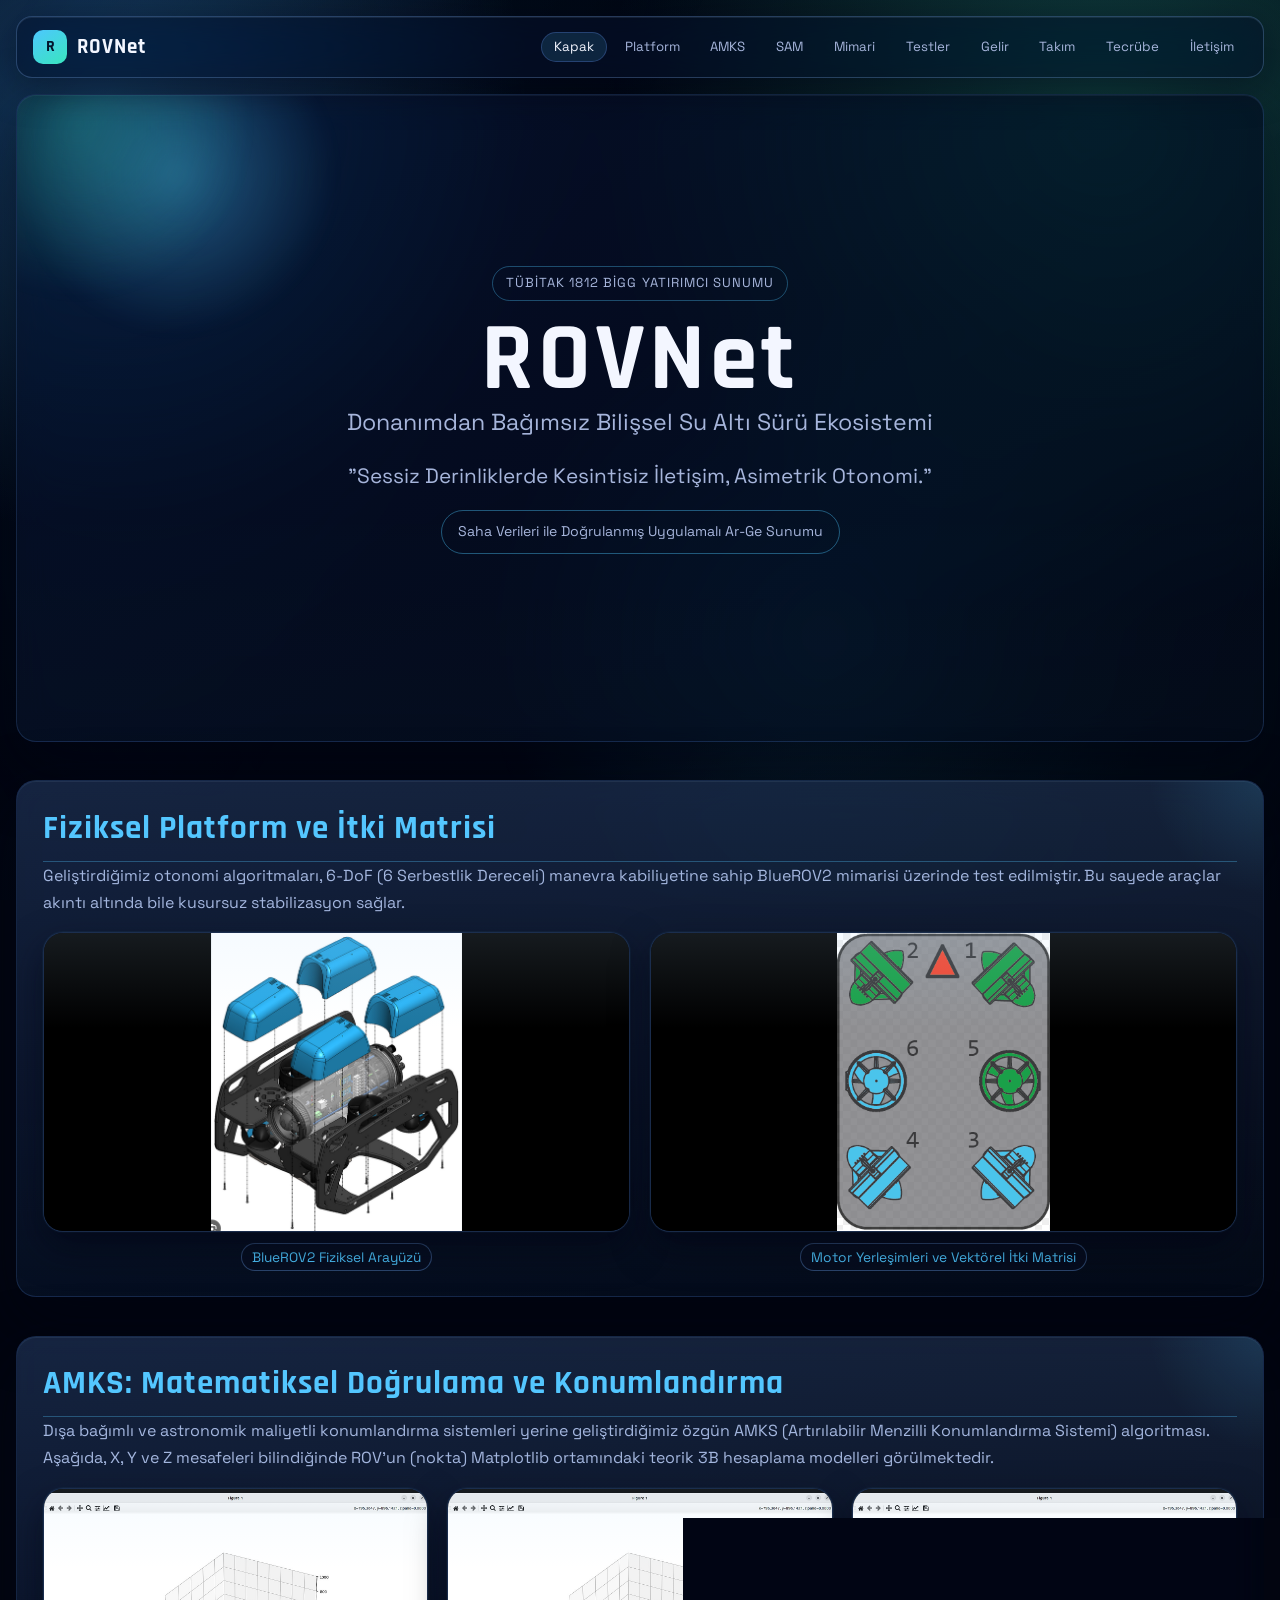
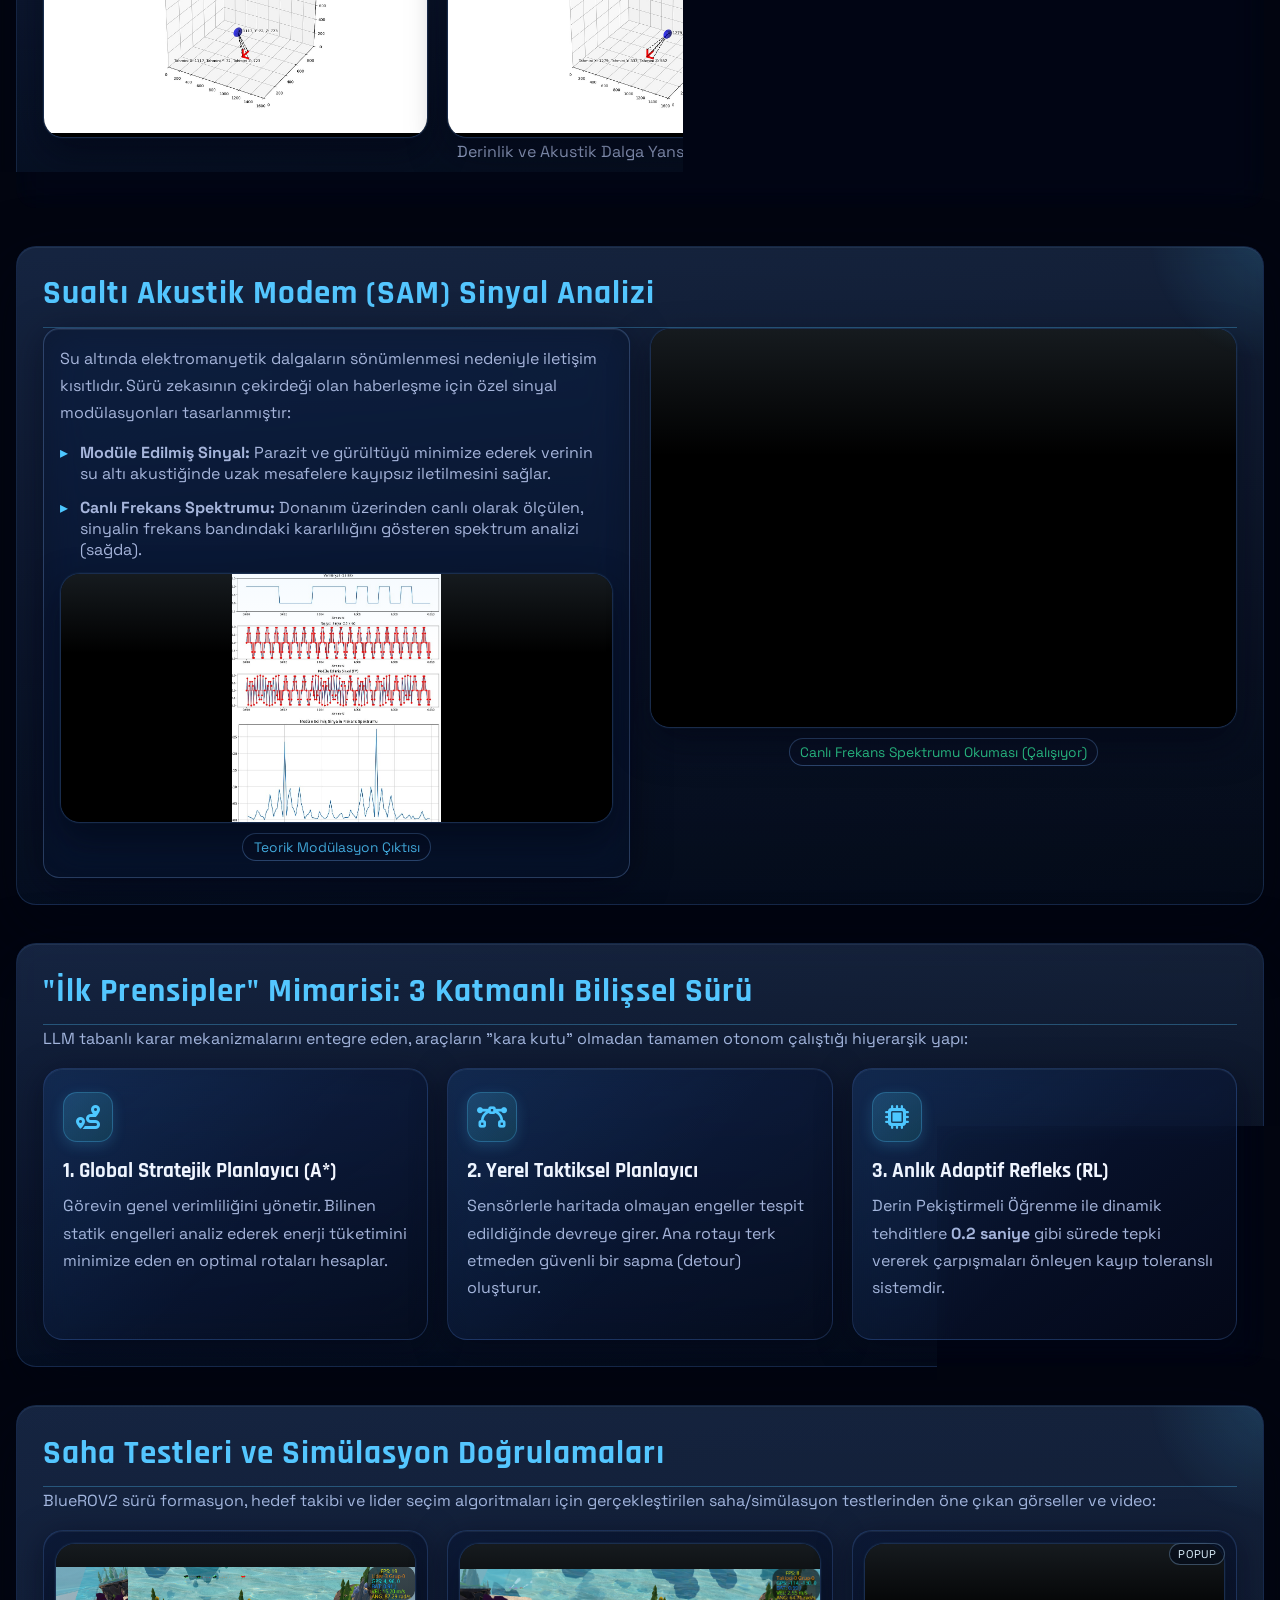
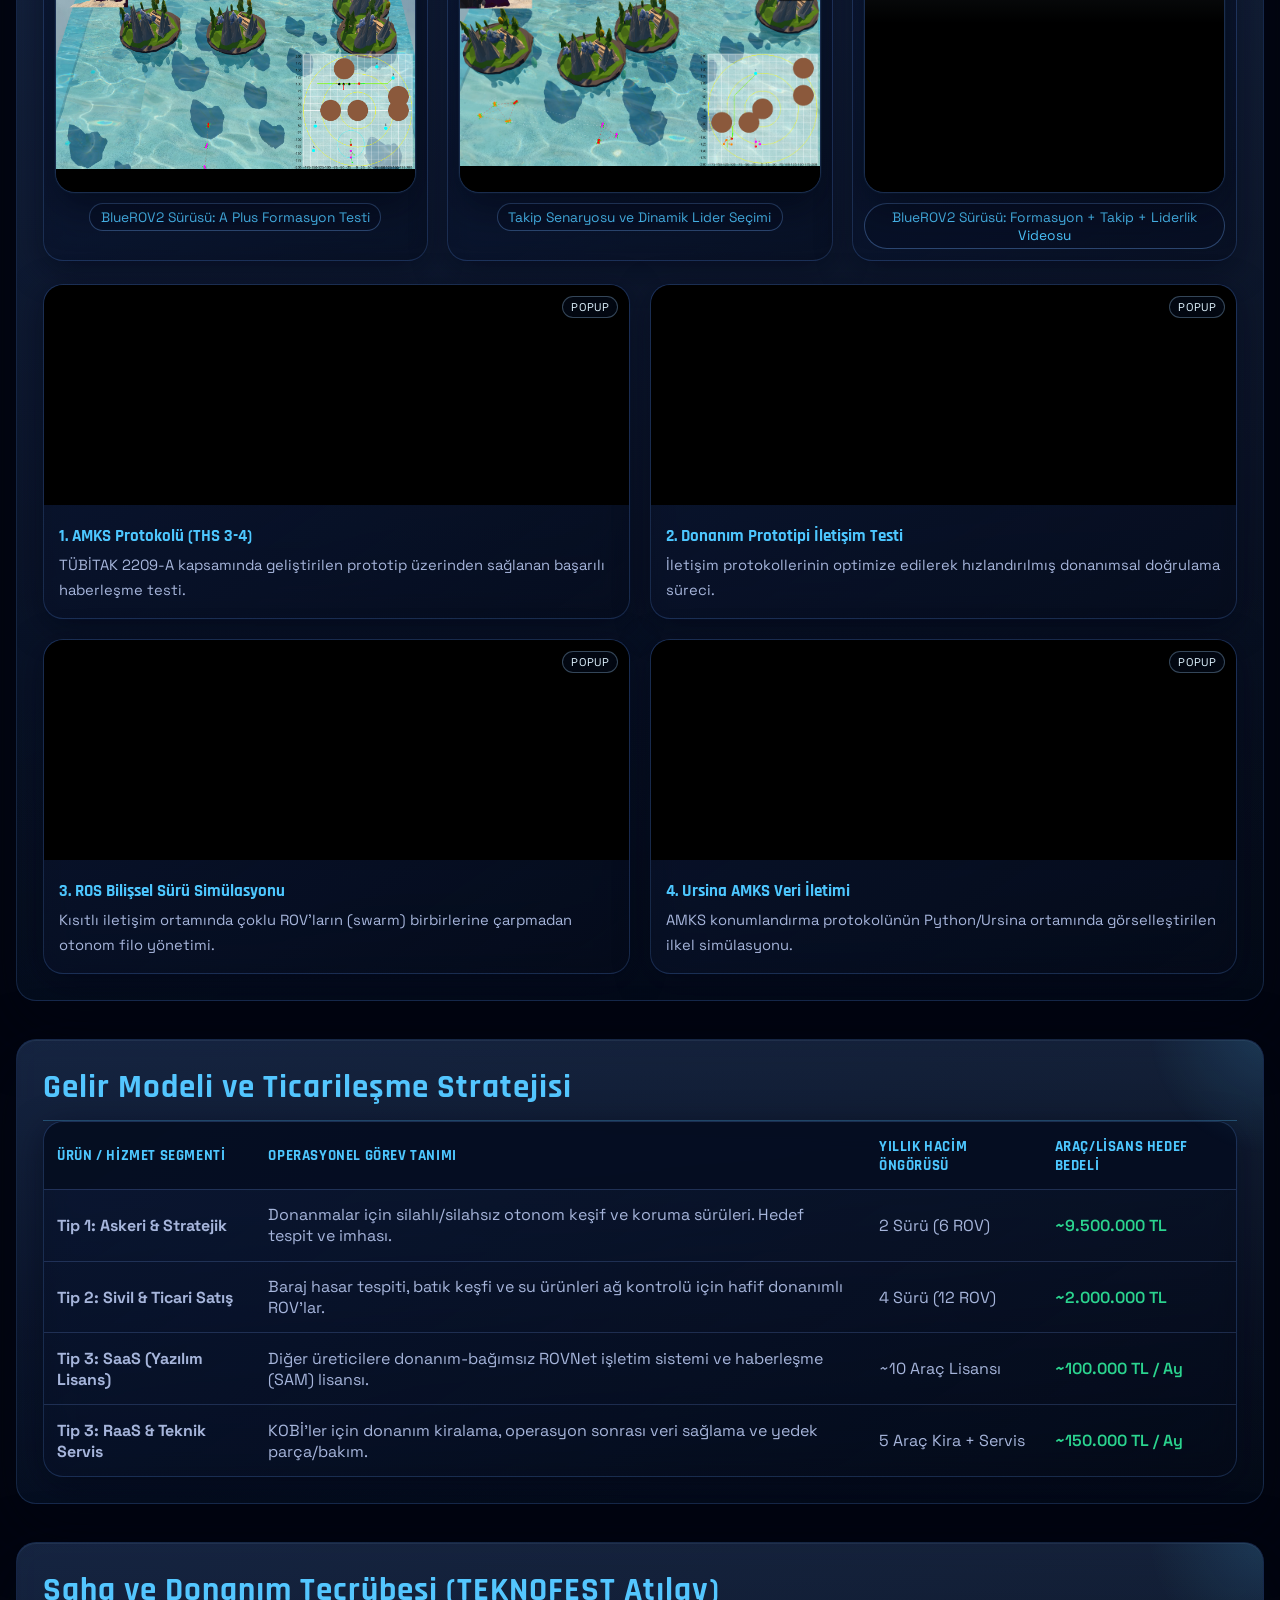
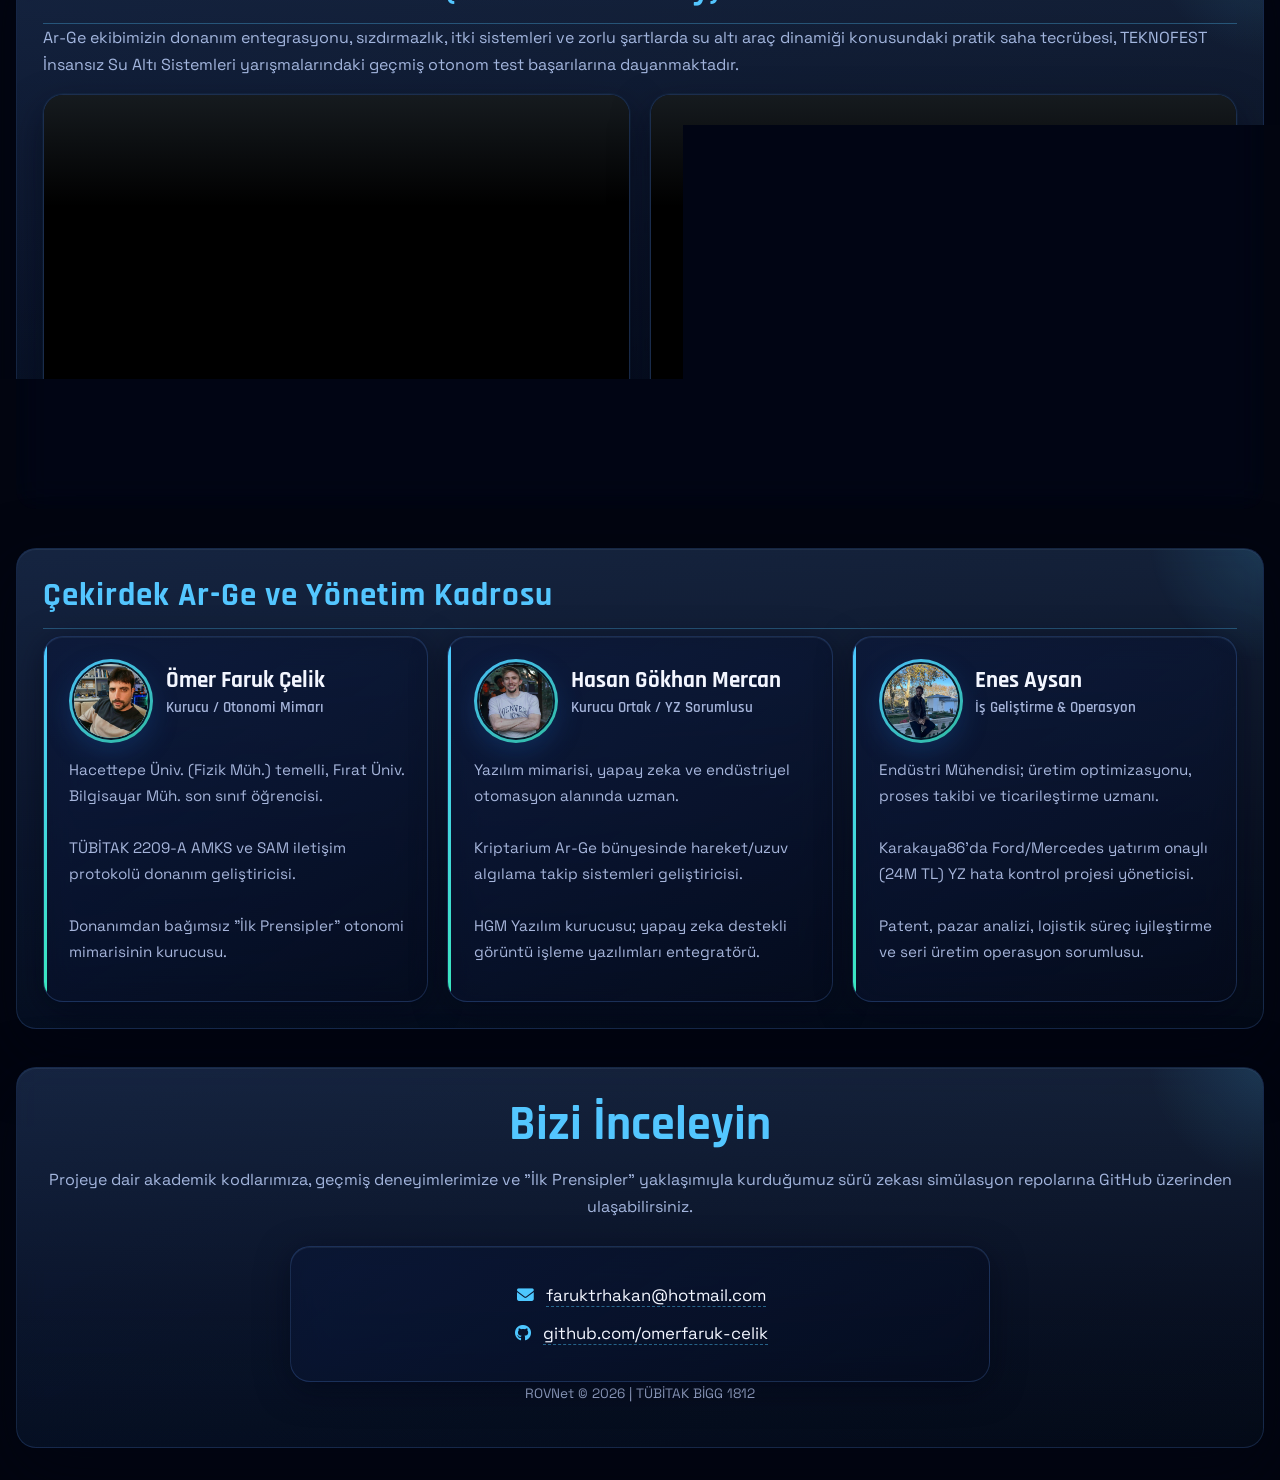
==== commit 8e9ebe65: "Sync latest index section ordering changes" ====
--- a/index.html
+++ b/index.html
@@ -251,7 +251,29 @@
       </div>
     </section>
 
-    <section class="slide reveal" id="slide8">
+ 
+
+    <section class="slide reveal" id="slide9">
+      <h2 class="slide-title">Saha ve Donanım Tecrübesi (TEKNOFEST Atılay)</h2>
+      <p>Ar-Ge ekibimizin donanım entegrasyonu, sızdırmazlık, itki sistemleri ve zorlu şartlarda su altı araç dinamiği konusundaki pratik saha tecrübesi, TEKNOFEST İnsansız Su Altı Sistemleri yarışmalarındaki geçmiş otonom test başarılarına dayanmaktadır.</p>
+      <div class="grid-2 media-grid">
+        <figure>
+          <div class="media-shell h-350">
+            <iframe src="https://www.youtube.com/embed/j4oMw1Uq-Ok?rel=0" title="Atılay 2023 Takımı Araç Test Videosu" allow="accelerometer; autoplay; clipboard-write; encrypted-media; gyroscope; picture-in-picture" allowfullscreen></iframe>
+          </div>
+          <figcaption>2023 Atılay Takımı Araç Testi</figcaption>
+        </figure>
+        <figure>
+          <div class="media-shell h-350">
+            <iframe src="https://www.youtube.com/embed/mgCD8IVWUrQ?rel=0" title="Atılay 2024 Takımı Araç Test Videosu" allow="accelerometer; autoplay; clipboard-write; encrypted-media; gyroscope; picture-in-picture" allowfullscreen></iframe>
+          </div>
+          <figcaption>2024 Atılay Takımı Araç Testi</figcaption>
+        </figure>
+      </div>
+    </section>
+
+
+   <section class="slide reveal" id="slide8">
       <h2 class="slide-title">Çekirdek Ar-Ge ve Yönetim Kadrosu</h2>
       <div class="grid-3 team-grid">
         <article class="member-card">
@@ -296,25 +318,6 @@
           <p>Karakaya86'da Ford/Mercedes yatırım onaylı (24M TL) YZ hata kontrol projesi yöneticisi.</p>
           <p>Patent, pazar analizi, lojistik süreç iyileştirme ve seri üretim operasyon sorumlusu.</p>
         </article>
-      </div>
-    </section>
-
-    <section class="slide reveal" id="slide9">
-      <h2 class="slide-title">Saha ve Donanım Tecrübesi (TEKNOFEST Atılay)</h2>
-      <p>Ar-Ge ekibimizin donanım entegrasyonu, sızdırmazlık, itki sistemleri ve zorlu şartlarda su altı araç dinamiği konusundaki pratik saha tecrübesi, TEKNOFEST İnsansız Su Altı Sistemleri yarışmalarındaki geçmiş otonom test başarılarına dayanmaktadır.</p>
-      <div class="grid-2 media-grid">
-        <figure>
-          <div class="media-shell h-350">
-            <iframe src="https://www.youtube.com/embed/j4oMw1Uq-Ok?rel=0" title="Atılay 2023 Takımı Araç Test Videosu" allow="accelerometer; autoplay; clipboard-write; encrypted-media; gyroscope; picture-in-picture" allowfullscreen></iframe>
-          </div>
-          <figcaption>2023 Atılay Takımı Araç Testi</figcaption>
-        </figure>
-        <figure>
-          <div class="media-shell h-350">
-            <iframe src="https://www.youtube.com/embed/mgCD8IVWUrQ?rel=0" title="Atılay 2024 Takımı Araç Test Videosu" allow="accelerometer; autoplay; clipboard-write; encrypted-media; gyroscope; picture-in-picture" allowfullscreen></iframe>
-          </div>
-          <figcaption>2024 Atılay Takımı Araç Testi</figcaption>
-        </figure>
       </div>
     </section>
 
--- a/assets/css/styles.css
+++ b/assets/css/styles.css
@@ -65,7 +65,7 @@
   z-index: 2;
 }
 
-/* ── Grid ışık aurora katmanı ────────────────────────── */
+/* ── Aurora ışık katmanı ─────────────────────────────── */
 .aurora {
   position: fixed;
   inset: 0;
@@ -73,10 +73,8 @@
   background-image:
     linear-gradient(120deg, rgba(77, 199, 255, 0.14), transparent 42%),
     linear-gradient(300deg, rgba(57, 230, 190, 0.13), transparent 38%),
-    linear-gradient(rgba(255, 255, 255, 0.04) 1px, transparent 1px),
-    linear-gradient(90deg, rgba(255, 255, 255, 0.03) 1px, transparent 1px),
     radial-gradient(circle at 65% 72%, rgba(77, 199, 255, 0.18), transparent 34%);
-  background-size: auto, auto, 36px 36px, 36px 36px, auto;
+  background-size: auto, auto, auto;
   mask-image: radial-gradient(circle at center, #000 28%, transparent 100%);
   opacity: 0.85;
   z-index: 3;
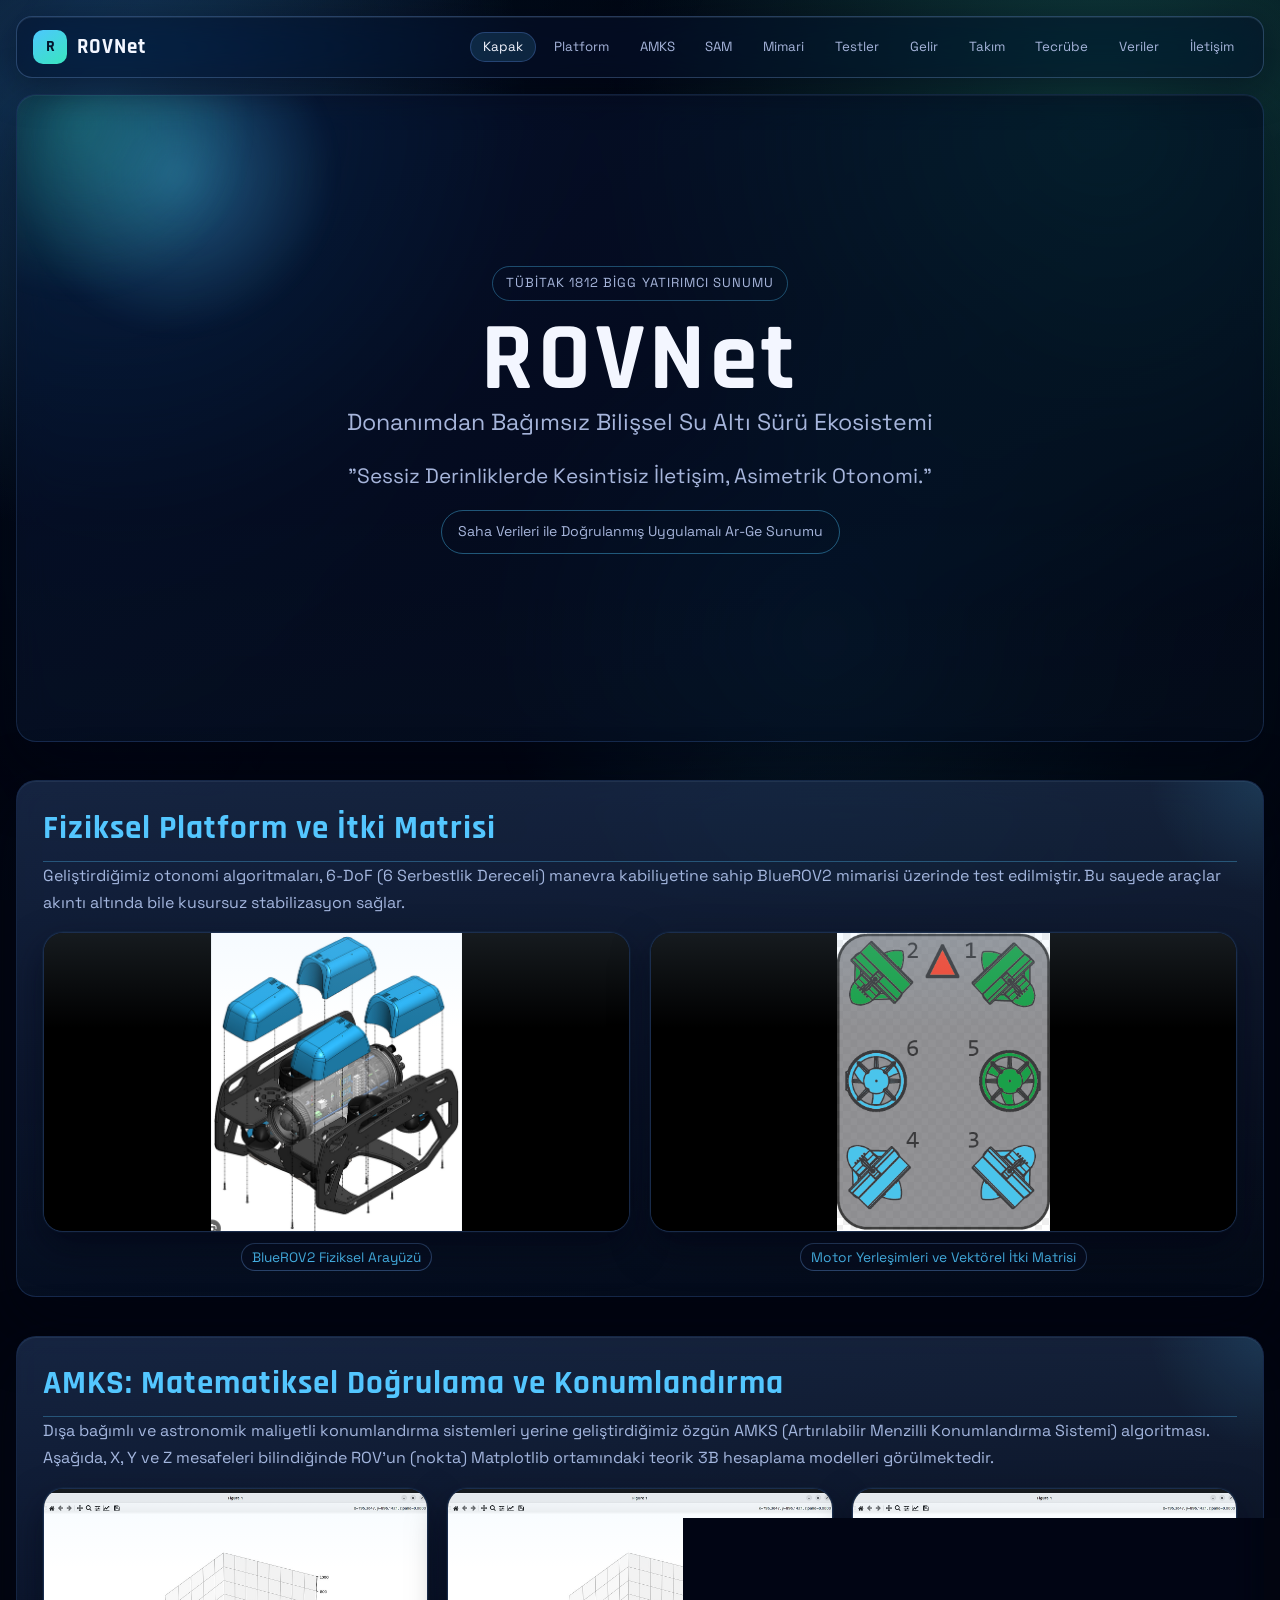
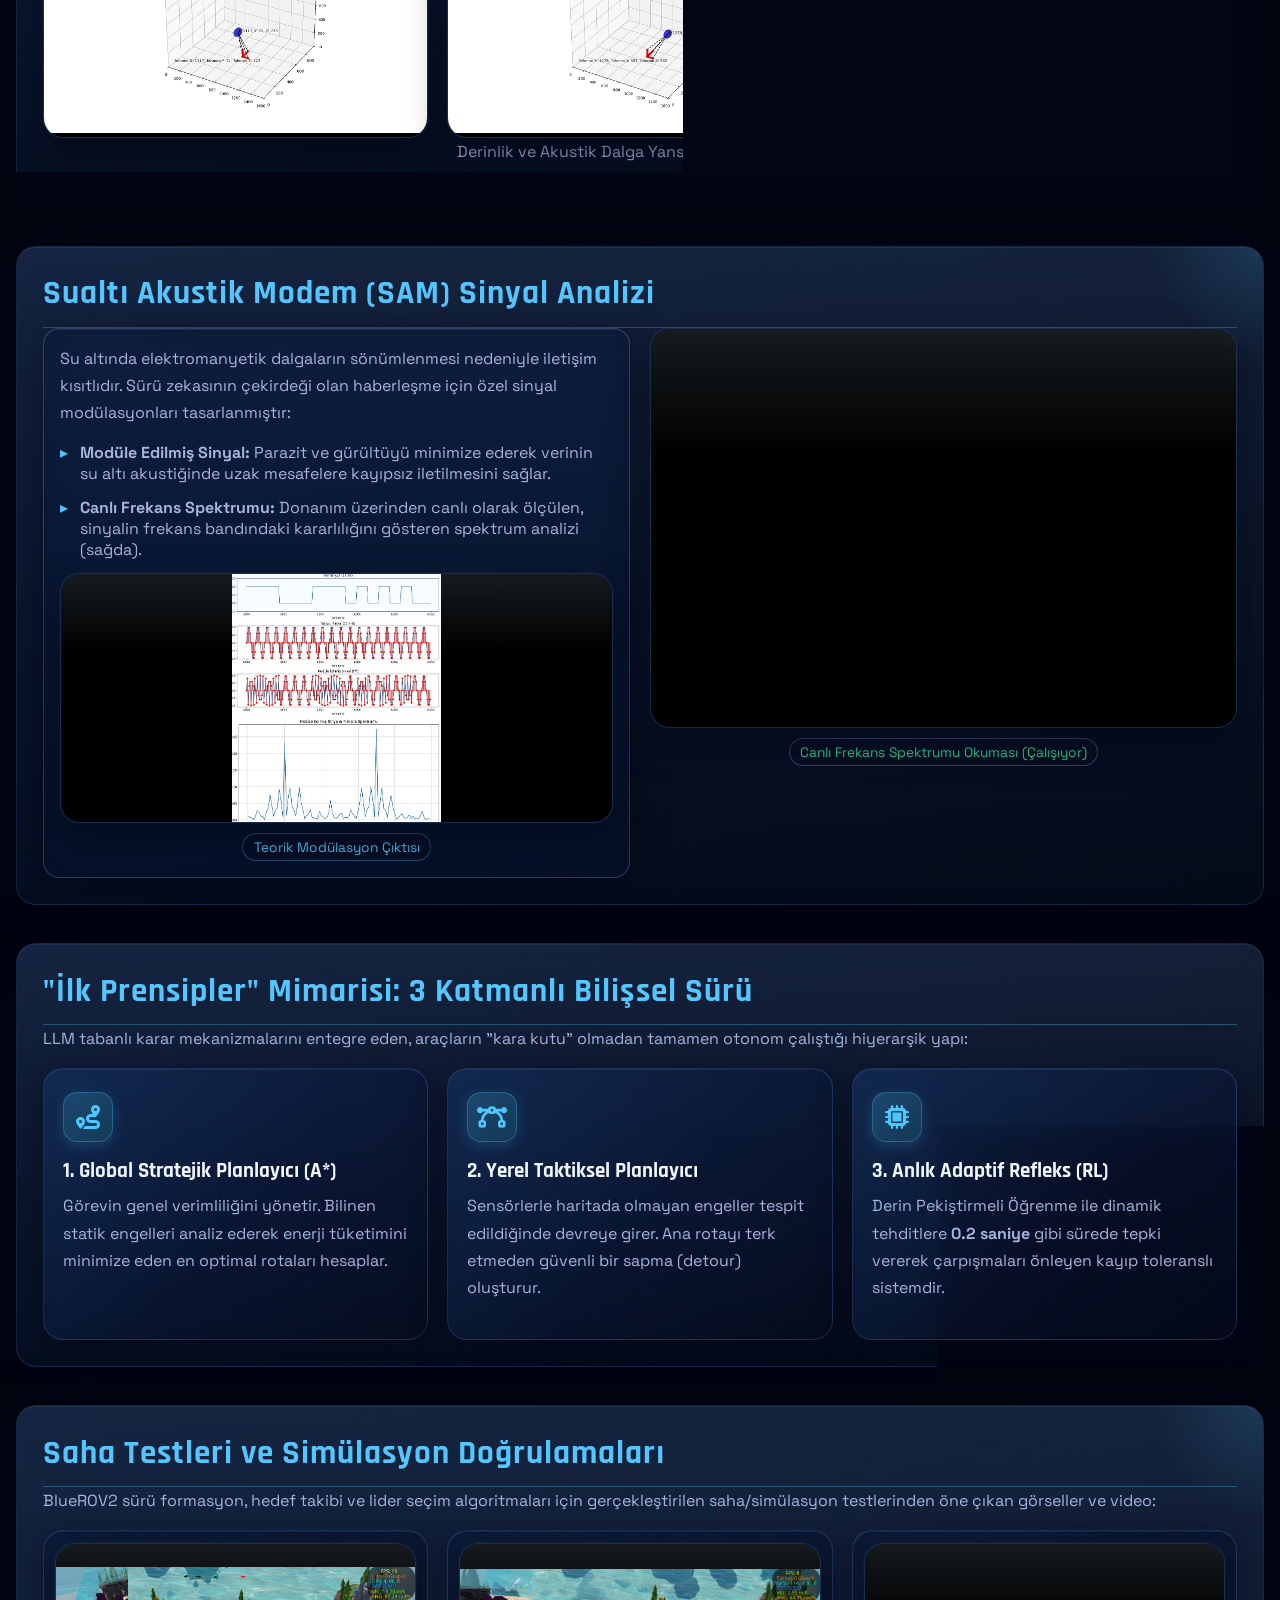
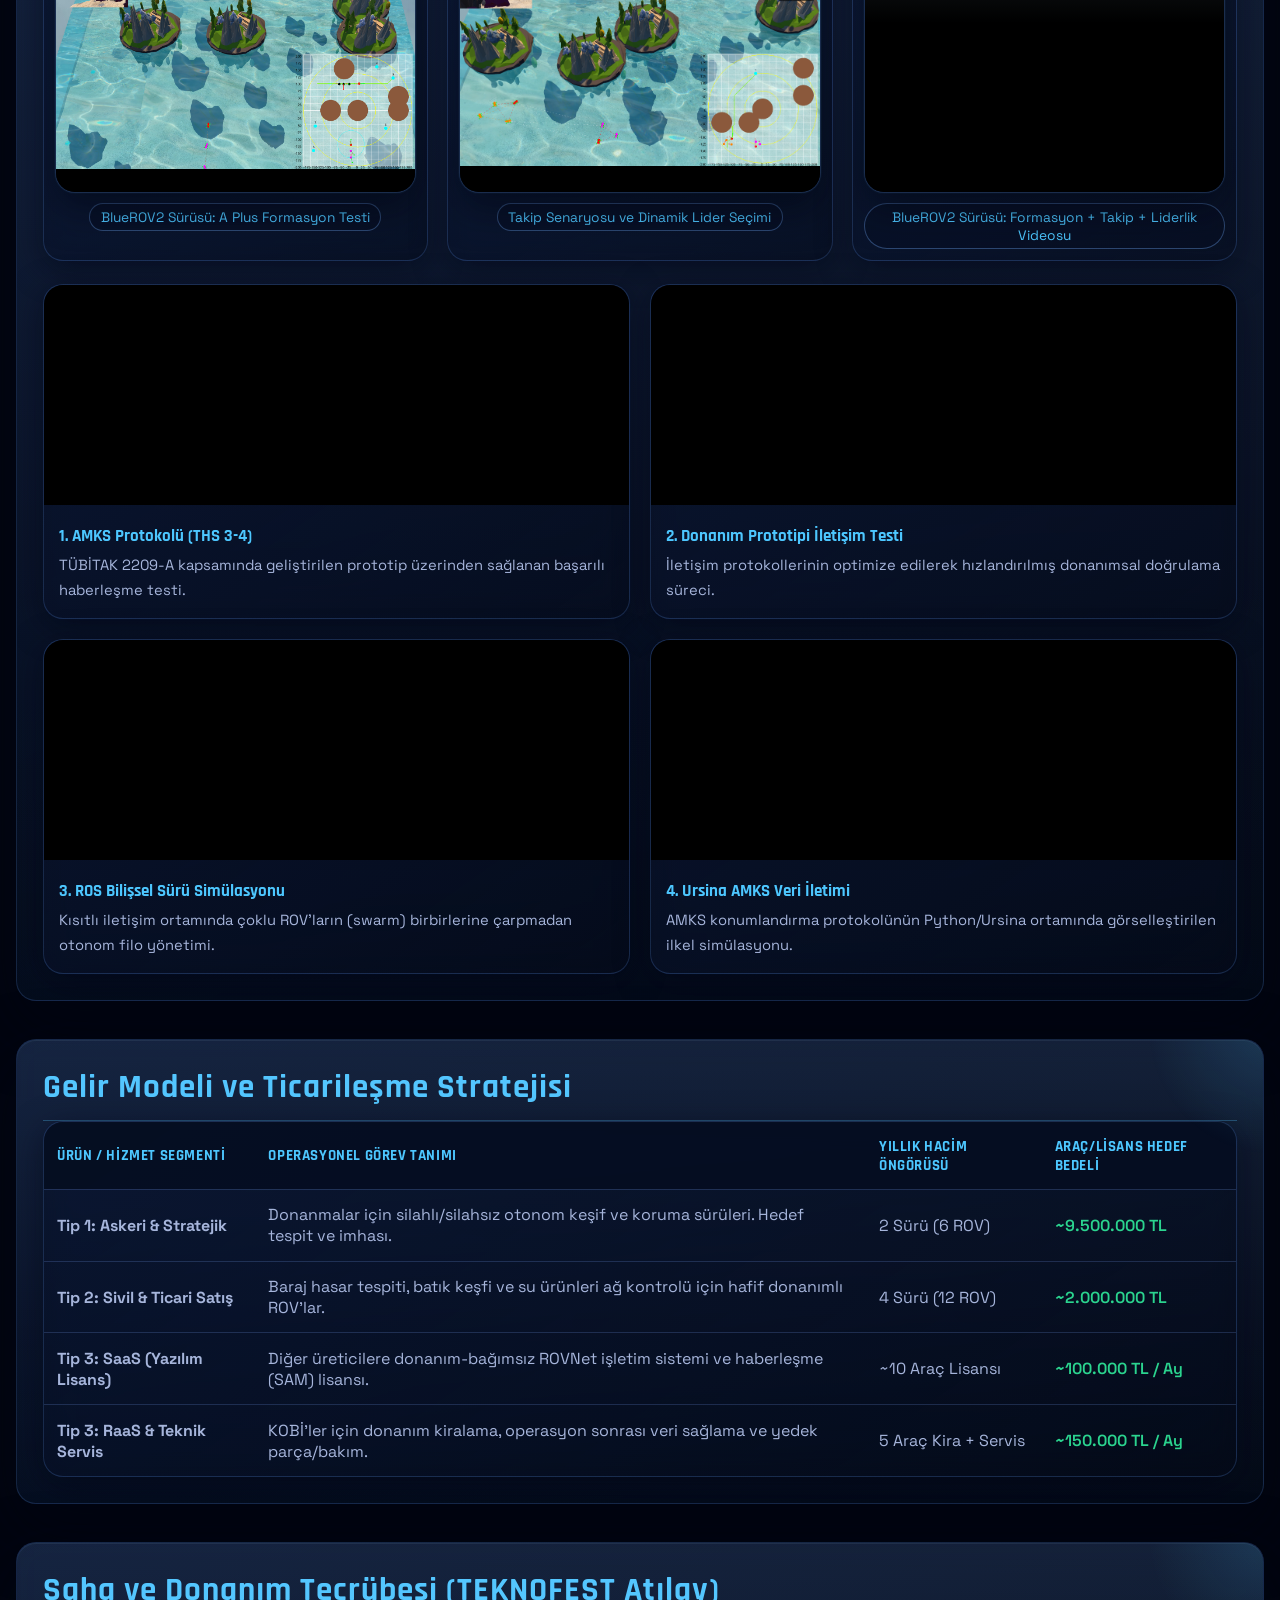
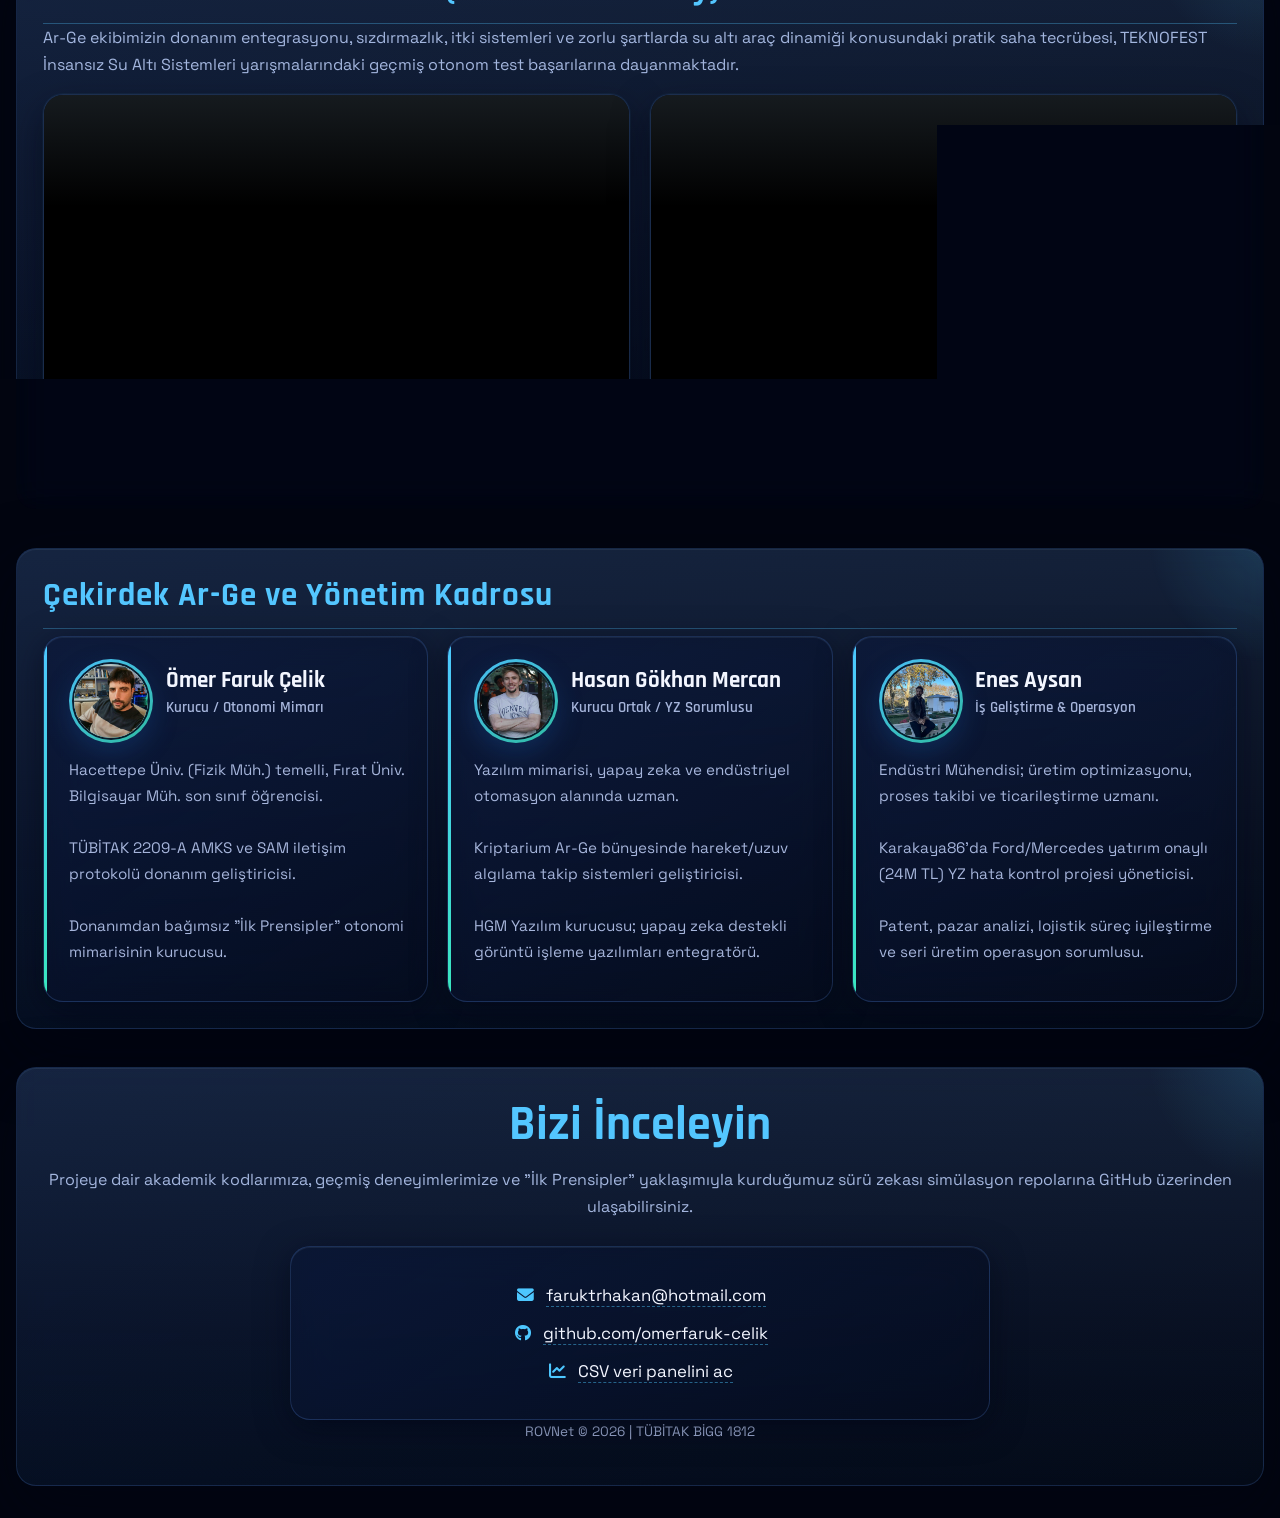
==== commit 3e20d7f7: "Add CSV data dashboard with manifest and manual path loading" ====
--- a/index.html
+++ b/index.html
@@ -39,6 +39,7 @@
       <a href="#slide7">Gelir</a>
       <a href="#slide8">Takım</a>
       <a href="#slide9">Tecrübe</a>
+      <a href="veriler.html">Veriler</a>
       <a href="#slide10">İletişim</a>
     </nav>
   </header>
@@ -327,6 +328,7 @@
       <div class="contact-card glass">
         <p><i class="fa-solid fa-envelope"></i> <a href="mailto:faruktrhakan@hotmail.com">faruktrhakan@hotmail.com</a></p>
         <p><i class="fa-brands fa-github"></i> <a href="https://github.com/omerfaruk-celik" target="_blank" rel="noopener noreferrer">github.com/omerfaruk-celik</a></p>
+        <p><i class="fa-solid fa-chart-line"></i> <a href="veriler.html">CSV veri panelini ac</a></p>
       </div>
       <p class="copyright">ROVNet © 2026 | TÜBİTAK BİGG 1812</p>
     </section>
--- a/assets/css/styles.css
+++ b/assets/css/styles.css
@@ -550,22 +550,6 @@
   box-shadow: 0 0 0 3px rgba(77, 199, 255, 0.18), var(--shadow-hover);
 }
 
-.video-popup-trigger::after {
-  content: "Popup";
-  position: absolute;
-  right: 0.7rem;
-  top: 0.7rem;
-  font-size: 0.7rem;
-  letter-spacing: 0.05em;
-  text-transform: uppercase;
-  color: #dff3ff;
-  border: 1px solid rgba(170, 216, 255, 0.3);
-  border-radius: 999px;
-  padding: 0.2rem 0.5rem;
-  background: rgba(4, 12, 28, 0.62);
-  pointer-events: none;
-}
-
 .video-card video {
   width: 100%;
   height: 220px;
@@ -749,6 +733,244 @@
   font-size: 0.85rem;
 }
 
+.data-page-body {
+  min-height: 100vh;
+}
+
+.data-deck {
+  padding-bottom: 3rem;
+}
+
+.data-hero {
+  min-height: auto;
+}
+
+.data-hero__inner {
+  max-width: 100%;
+}
+
+.data-note-row {
+  margin-top: 1.4rem;
+  display: grid;
+  grid-template-columns: repeat(2, minmax(0, 1fr));
+  gap: 1rem;
+}
+
+.data-note-card {
+  border-radius: var(--radius-lg);
+  padding: 1rem 1.1rem;
+}
+
+.data-note-card strong {
+  display: block;
+  color: var(--accent);
+  margin-bottom: 0.4rem;
+}
+
+.data-note-card p {
+  margin: 0;
+}
+
+.data-layout {
+  display: grid;
+  grid-template-columns: minmax(260px, 300px) minmax(0, 1fr);
+  gap: 1.2rem;
+  align-items: start;
+}
+
+.data-sidebar,
+.data-card {
+  border-radius: var(--radius-lg);
+  padding: 1rem;
+}
+
+.data-main {
+  display: grid;
+  gap: 1.2rem;
+}
+
+.data-panel-head {
+  display: flex;
+  align-items: start;
+  justify-content: space-between;
+  gap: 1rem;
+  margin-bottom: 1rem;
+}
+
+.data-panel-head p {
+  margin: 0.3rem 0 0;
+  color: var(--txt-soft);
+}
+
+.data-panel-title {
+  margin-bottom: 0;
+  border-bottom: 0;
+  padding-bottom: 0;
+}
+
+.dataset-list {
+  display: grid;
+  gap: 0.85rem;
+}
+
+.manual-loader {
+  display: grid;
+  gap: 0.8rem;
+  margin-bottom: 1rem;
+}
+
+.data-path-input {
+  border: 1px solid rgba(110, 168, 255, 0.26);
+  border-radius: 12px;
+  background: rgba(6, 14, 34, 0.86);
+  color: var(--txt-main);
+  padding: 0.7rem 0.8rem;
+  font: inherit;
+}
+
+.dataset-path-button {
+  border: 1px solid rgba(77, 199, 255, 0.3);
+  border-radius: 12px;
+  background: linear-gradient(145deg, rgba(18, 44, 88, 0.86), rgba(9, 18, 38, 0.72));
+  color: var(--txt-main);
+  padding: 0.8rem 1rem;
+  font: inherit;
+  cursor: pointer;
+  transition: transform 0.18s ease, border-color 0.18s ease;
+}
+
+.dataset-path-button:hover {
+  transform: translateY(-1px);
+  border-color: rgba(77, 199, 255, 0.48);
+}
+
+.dataset-button {
+  width: 100%;
+  text-align: left;
+  border: 1px solid rgba(110, 170, 255, 0.18);
+  border-radius: 16px;
+  background: linear-gradient(145deg, rgba(12, 23, 52, 0.76), rgba(4, 9, 22, 0.62));
+  color: var(--txt-main);
+  padding: 0.95rem;
+  cursor: pointer;
+  transition: transform 0.18s ease, border-color 0.18s ease, box-shadow 0.18s ease;
+}
+
+.dataset-button:hover,
+.dataset-button.is-active {
+  transform: translateY(-2px);
+  border-color: rgba(77, 199, 255, 0.42);
+  box-shadow: 0 12px 28px rgba(0, 8, 28, 0.42);
+}
+
+.dataset-button strong,
+.dataset-button span,
+.dataset-button small {
+  display: block;
+}
+
+.dataset-button span {
+  color: var(--accent);
+  margin-top: 0.35rem;
+  font-size: 0.84rem;
+  word-break: break-all;
+}
+
+.dataset-button small {
+  margin-top: 0.45rem;
+  color: var(--txt-soft);
+  font-size: 0.85rem;
+}
+
+.dataset-file-link {
+  color: var(--accent);
+  text-decoration: none;
+  border: 1px solid rgba(77, 199, 255, 0.3);
+  border-radius: 999px;
+  padding: 0.55rem 0.85rem;
+  white-space: nowrap;
+}
+
+.stat-grid {
+  display: grid;
+  grid-template-columns: repeat(3, minmax(0, 1fr));
+  gap: 0.85rem;
+  margin-bottom: 1rem;
+}
+
+.stat-chip {
+  border: 1px solid rgba(110, 168, 255, 0.18);
+  border-radius: 14px;
+  background: linear-gradient(145deg, rgba(10, 20, 44, 0.78), rgba(5, 11, 26, 0.62));
+  padding: 0.85rem 0.9rem;
+}
+
+.stat-chip__label {
+  display: block;
+  color: var(--txt-soft);
+  font-size: 0.8rem;
+  margin-bottom: 0.35rem;
+}
+
+.stat-chip__value {
+  color: var(--txt-main);
+  font-family: "Rajdhani", sans-serif;
+  font-size: 1.4rem;
+}
+
+.chart-toolbar {
+  display: grid;
+  grid-template-columns: repeat(3, minmax(0, 1fr));
+  gap: 0.8rem;
+  margin-bottom: 1rem;
+}
+
+.select-field {
+  display: grid;
+  gap: 0.4rem;
+  color: var(--txt-soft);
+  font-size: 0.88rem;
+}
+
+.select-field select {
+  border: 1px solid rgba(110, 168, 255, 0.26);
+  border-radius: 12px;
+  background: rgba(6, 14, 34, 0.86);
+  color: var(--txt-main);
+  padding: 0.7rem 0.8rem;
+  font: inherit;
+}
+
+.chart-wrap {
+  position: relative;
+  min-height: 420px;
+  border: 1px solid rgba(110, 168, 255, 0.16);
+  border-radius: 16px;
+  background: linear-gradient(145deg, rgba(6, 14, 34, 0.72), rgba(4, 10, 24, 0.58));
+  padding: 1rem;
+}
+
+.data-table-wrap {
+  max-height: 540px;
+}
+
+.raw-table {
+  min-width: 100%;
+}
+
+.raw-table td,
+.raw-table th {
+  white-space: nowrap;
+}
+
+.empty-state {
+  border: 1px dashed rgba(120, 180, 255, 0.24);
+  border-radius: 14px;
+  padding: 1rem;
+  color: var(--txt-soft);
+  background: rgba(5, 12, 28, 0.45);
+}
+
 body.modal-open {
   overflow: hidden;
 }
@@ -838,6 +1060,18 @@
     top: 0.6rem;
   }
 
+  .data-layout {
+    grid-template-columns: 1fr;
+  }
+
+  .stat-grid {
+    grid-template-columns: repeat(2, minmax(0, 1fr));
+  }
+
+  .chart-wrap {
+    min-height: 360px;
+  }
+
   .grid-3 {
     grid-template-columns: repeat(2, minmax(0, 1fr));
   }
@@ -895,6 +1129,20 @@
     grid-template-columns: 1fr;
   }
 
+  .data-note-row,
+  .chart-toolbar,
+  .stat-grid {
+    grid-template-columns: 1fr;
+  }
+
+  .data-panel-head {
+    flex-direction: column;
+  }
+
+  .dataset-file-link {
+    white-space: normal;
+  }
+
   .h-250,
   .h-300,
   .h-350,
@@ -945,6 +1193,11 @@
     height: 38px;
     margin-bottom: 0.5rem;
   }
+
+  .chart-wrap {
+    min-height: 320px;
+    padding: 0.7rem;
+  }
 }
 
 @media (max-width: 560px) {
@@ -989,6 +1242,20 @@
     border-radius: 12px;
   }
 
+  .data-sidebar,
+  .data-card,
+  .data-note-card {
+    padding: 0.85rem;
+  }
+
+  .dataset-button {
+    padding: 0.8rem;
+  }
+
+  .chart-wrap {
+    min-height: 280px;
+  }
+
   th,
   td {
     padding: 0.72rem 0.65rem;
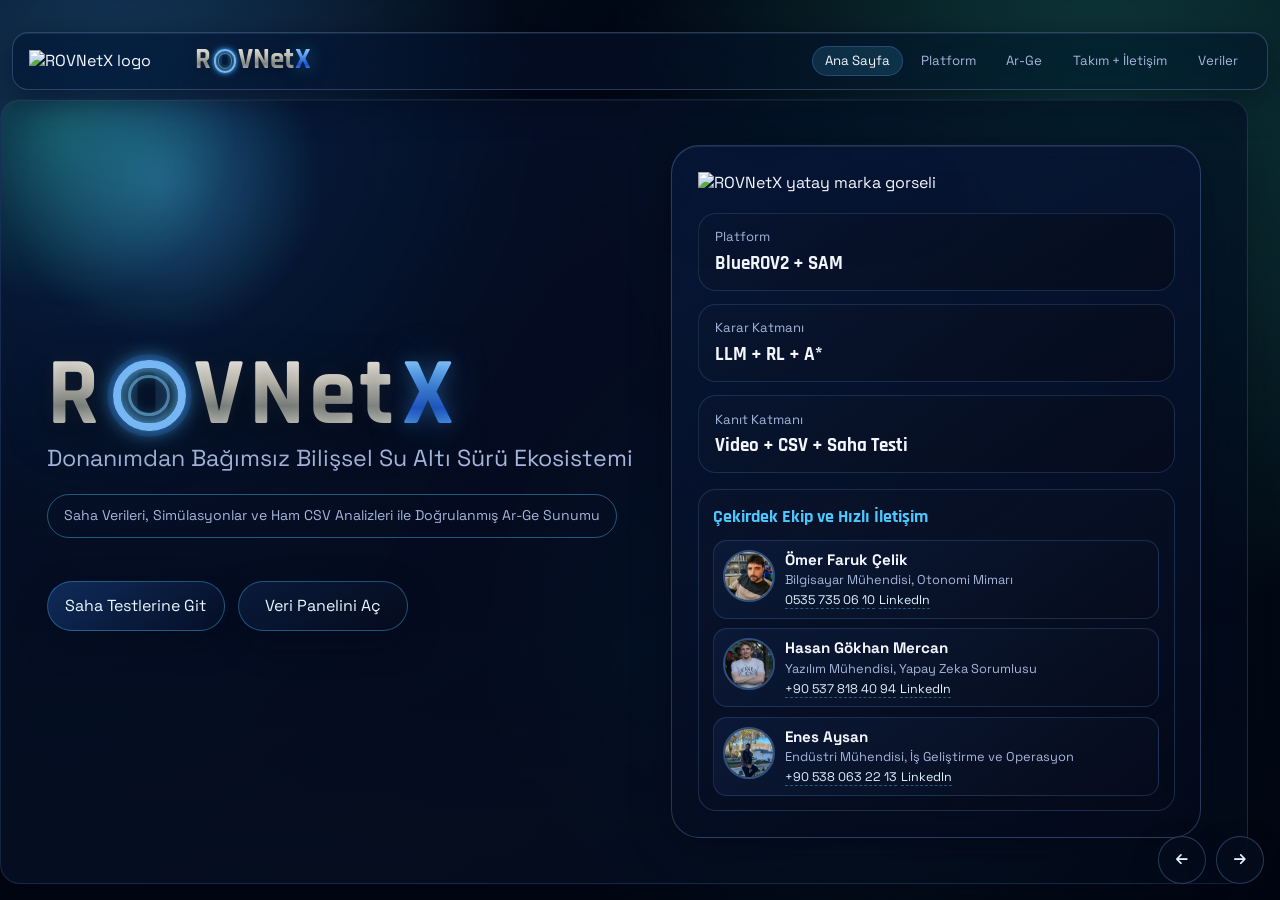
==== commit a016e9dc: "Update presentation layout and add hull data visualization" ====
--- a/index.html
+++ b/index.html
@@ -3,25 +3,27 @@
 <head>
   <meta charset="UTF-8">
   <meta name="viewport" content="width=device-width, initial-scale=1.0">
-  <title>ROVNet - Donanımdan Bağımsız Bilişsel Sürü Ekosistemi</title>
-  <meta name="description" content="ROVNet: Donanımdan bağımsız bilişsel su altı sürü ekosistemi sunumu.">
+  <title>ROVNetX - Donanımdan Bağımsız Bilişsel Sürü Ekosistemi</title>
+  <meta name="description" content="ROVNetX: donanımdan bağımsız bilişsel su altı sürü ekosistemi sunumu ve veri paneli.">
   <link rel="preconnect" href="https://fonts.googleapis.com">
   <link rel="preconnect" href="https://fonts.gstatic.com" crossorigin>
   <link href="https://fonts.googleapis.com/css2?family=Rajdhani:wght@500;600;700&family=Space+Grotesk:wght@300;400;500;600&display=swap" rel="stylesheet">
   <link rel="stylesheet" href="https://cdnjs.cloudflare.com/ajax/libs/font-awesome/6.5.1/css/all.min.css">
   <link rel="stylesheet" href="assets/css/styles.css">
 </head>
-<body>
+<body class="single-experience">
   <video class="bg-video" autoplay muted loop playsinline aria-hidden="true">
     <source src="Background/ocean.mp4" type="video/mp4">
   </video>
   <div class="bg-overlay" aria-hidden="true"></div>
   <div class="aurora" aria-hidden="true"></div>
 
-  <header class="topbar glass reveal">
-    <a class="brand" href="#slide1" aria-label="ROVNet ana sayfa">
-      <span class="brand-mark">R</span>
-      <span class="brand-text">ROVNet</span>
+  <header class="topbar glass">
+    <a class="brand" href="#slide1" aria-label="ROVNetX ana sayfa">
+      <img class="brand-logo" src="Pictures/ROVNetX.png" alt="ROVNetX logo" loading="eager">
+      <span class="brand-text hero-wordmark" aria-hidden="true">
+        <span class="hero-wordmark__main">R<span class="hero-wordmark__o">O</span>VNet</span><span class="hero-wordmark__x">X</span>
+      </span>
     </a>
 
     <button id="navToggle" class="nav-toggle" type="button" aria-expanded="false" aria-controls="sectionNav">
@@ -30,309 +32,670 @@
     </button>
 
     <nav id="sectionNav" class="section-nav" aria-label="Bölüm navigasyonu">
-      <a href="#slide1">Kapak</a>
-      <a href="#slide2">Platform</a>
-      <a href="#slide3">AMKS</a>
-      <a href="#slide4">SAM</a>
-      <a href="#slide5">Mimari</a>
-      <a href="#slide6">Testler</a>
-      <a href="#slide7">Gelir</a>
-      <a href="#slide8">Takım</a>
-      <a href="#slide9">Tecrübe</a>
-      <a href="veriler.html">Veriler</a>
-      <a href="#slide10">İletişim</a>
+      <a href="#slide1">Ana Sayfa</a>
+      <a href="#slideShared">Platform</a>
+      <a href="#slide9">Ar-Ge</a>
+      <a href="#slideCrew">Takım + İletişim</a>
+      <a href="#slide10">Veriler</a>
     </nav>
   </header>
 
-  <main class="deck">
-    <section class="slide hero reveal" id="slide1">
-      <div class="hero-inner">
-        <p class="eyebrow">TÜBİTAK 1812 BİGG Yatırımcı Sunumu</p>
-        <h1>ROVNet</h1>
-        <p class="subtitle">Donanımdan Bağımsız Bilişsel Su Altı Sürü Ekosistemi</p>
-        <p class="quote">"Sessiz Derinliklerde Kesintisiz İletişim, Asimetrik Otonomi."</p>
-        <p class="tag">Saha Verileri ile Doğrulanmış Uygulamalı Ar-Ge Sunumu</p>
+  <main id="mainDeck" class="deck single-deck">
+    <section class="slide hero hero-cover reveal" id="slide1">
+      <div class="hero-inner hero-grid">
+        <div class="hero-copy">
+          <h1 class="hero-wordmark" aria-label="ROVNetX">
+            <span class="hero-wordmark__main">R<span class="hero-wordmark__o">O</span>VNet</span><span class="hero-wordmark__x">X</span>
+          </h1>
+          <p class="subtitle">Donanımdan Bağımsız Bilişsel Su Altı Sürü Ekosistemi</p>
+          <p class="tag">Saha Verileri, Simülasyonlar ve Ham CSV Analizleri ile Doğrulanmış Ar-Ge Sunumu</p>
+          <div class="hero-actions">
+            <a class="hero-link" href="#slide6">Saha Testlerine Git</a>
+            <a class="hero-link hero-link--alt" href="#slide10">Veri Panelini Aç</a>
+          </div>
+        </div>
+        <div class="hero-brand-card glass">
+          <img class="hero-logo" src="Pictures/ROVNetX.png" alt="ROVNetX yatay marka gorseli" loading="eager">
+          <div class="hero-metrics">
+            <article class="hero-metric">
+              <span>Platform</span>
+              <strong>BlueROV2 + SAM</strong>
+            </article>
+            <article class="hero-metric">
+              <span>Karar Katmanı</span>
+              <strong>LLM + RL + A*</strong>
+            </article>
+            <article class="hero-metric">
+              <span>Kanıt Katmanı</span>
+              <strong>Video + CSV + Saha Testi</strong>
+            </article>
+          </div>
+
+          <div class="home-team-brief">
+            <h3>Çekirdek Ekip ve Hızlı İletişim</h3>
+            <div class="home-team-list">
+              <article class="home-team-item">
+                <img src="Pictures/Persons/OmerFaruk.jpeg" alt="Ömer Faruk Çelik" loading="lazy">
+                <div>
+                  <strong>Ömer Faruk Çelik</strong>
+                  <span>Bilgisayar Mühendisi, Otonomi Mimarı</span>
+                  <a href="tel:05357350610">0535 735 06 10</a>
+                  <a href="https://www.linkedin.com/in/%C3%B6mer-faruk-%C3%A7elik-270b1314b/" target="_blank" rel="noopener noreferrer">LinkedIn</a>
+                </div>
+              </article>
+              <article class="home-team-item">
+                <img src="Pictures/Persons/Hasan.png" alt="Hasan Gökhan Mercan" loading="lazy">
+                <div>
+                  <strong>Hasan Gökhan Mercan</strong>
+                  <span>Yazılım Mühendisi, Yapay Zeka Sorumlusu</span>
+                  <a href="tel:+905378184094">+90 537 818 40 94</a>
+                  <a href="https://www.linkedin.com/in/hasan-mercan-441810215/" target="_blank" rel="noopener noreferrer">LinkedIn</a>
+                </div>
+              </article>
+              <article class="home-team-item">
+                <img src="Pictures/Persons/Enes.png" alt="Enes Aysan" loading="lazy">
+                <div>
+                  <strong>Enes Aysan</strong>
+                  <span>Endüstri Mühendisi, İş Geliştirme ve Operasyon</span>
+                  <a href="tel:+905380632213">+90 538 063 22 13</a>
+                  <a href="https://www.linkedin.com/in/enesaysan/" target="_blank" rel="noopener noreferrer">LinkedIn</a>
+                </div>
+              </article>
+            </div>
+          </div>
+        </div>
       </div>
     </section>
 
-    <section class="slide reveal" id="slide2">
-      <h2 class="slide-title">Fiziksel Platform ve İtki Matrisi</h2>
-      <p>Geliştirdiğimiz otonomi algoritmaları, 6-DoF (6 Serbestlik Dereceli) manevra kabiliyetine sahip BlueROV2 mimarisi üzerinde test edilmiştir. Bu sayede araçlar akıntı altında bile kusursuz stabilizasyon sağlar.</p>
-      <div class="grid-2 media-grid">
-        <figure>
-          <div class="media-shell h-300">
-            <img src="Pictures/BlueRov2.png" alt="BlueROV2 Genel Görünüm" loading="lazy">
-          </div>
-          <figcaption>BlueROV2 Fiziksel Arayüzü</figcaption>
-        </figure>
-        <figure>
-          <div class="media-shell h-300">
-            <img src="Pictures/Blurov2MotorYerlesimYerleri.png" alt="Motor Yerleşimleri" loading="lazy">
-          </div>
-          <figcaption>Motor Yerleşimleri ve Vektörel İtki Matrisi</figcaption>
-        </figure>
+    <section class="slide reveal shared-vertical-slide" id="slideShared">
+      <div class="shared-vertical-content">
+        <div class="platform-nav-shell glass">
+          <nav class="platform-nav" aria-label="Platform alt bölümleri">
+            <a href="#slide2">Fiziksel Platform</a>
+            <a href="#slide3">AMKS</a>
+            <a href="#slide4">SAM</a>
+            <a href="#slide5">Mimari</a>
+            <a href="#slide6">Testler</a>
+            <a href="#slideBudget">Bütçe</a>
+          </nav>
+        </div>
+
+        <article class="stack-section reveal" id="slide2">
+          <h2 class="slide-title">Fiziksel Platform ve İtki Matrisi</h2>
+          <p>Geliştirdiğimiz otonomi algoritmaları, 6-DoF (6 Serbestlik Dereceli) manevra kabiliyetine sahip BlueROV2 mimarisi üzerinde test edilmiştir. Bu sayede araçlar akıntı altında bile kusursuz stabilizasyon sağlar.</p>
+          <div class="grid-2 media-grid">
+            <figure>
+              <div class="media-shell h-300">
+                <img src="Pictures/BlueRov2.png" alt="BlueROV2 Genel Görünüm" loading="lazy">
+              </div>
+              <figcaption>BlueROV2 Fiziksel Arayüzü</figcaption>
+            </figure>
+            <figure>
+              <div class="media-shell h-300">
+                <img src="Pictures/Blurov2MotorYerlesimYerleri.png" alt="Motor Yerleşimleri" loading="lazy">
+              </div>
+              <figcaption>Motor Yerleşimleri ve Vektörel İtki Matrisi</figcaption>
+            </figure>
+          </div>
+        </article>
+
+        <article class="stack-section reveal" id="slide3">
+          <h2 class="slide-title">AMKS: Matematiksel Doğrulama ve Konumlandırma</h2>
+          <p>Dışa bağımlı ve astronomik maliyetli konumlandırma sistemleri yerine geliştirdiğimiz özgün AMKS (Artırılabilir Menzilli Konumlandırma Sistemi) algoritması. Aşağıda, X, Y ve Z mesafeleri bilindiğinde ROV'un (nokta) Matplotlib ortamındaki teorik 3B hesaplama modelleri görülmektedir.</p>
+          <div class="grid-3 media-grid">
+            <div class="media-shell h-250">
+              <img src="Pictures/AMKS1.jpg" alt="AMKS Koordinat Hesaplama 1" loading="lazy">
+            </div>
+            <div class="media-shell h-250">
+              <img src="Pictures/AMKS2.jpg" alt="AMKS Koordinat Hesaplama 2" loading="lazy">
+            </div>
+            <div class="media-shell h-250">
+              <img src="Pictures/AMKS3.jpg" alt="AMKS Koordinat Hesaplama 3" loading="lazy">
+            </div>
+          </div>
+          <p class="center-note">Derinlik ve Akustik Dalga Yansıması Kesitlemeleri</p>
+
+          <div class="amks-flow-shell glass">
+            <div class="amks-flow-head">
+              <div>
+                <p class="eyebrow">Yarının Teknoloji Liderleri</p>
+                <h3>AMKS Çalışma Şekli</h3>
+                <p>Ar-Ge klasöründeki sunumun başlıklarını web akışına dönüştürerek AMKS'nin problemi, çözüm mantığı, teknik uygulanabilirliği ve yol haritasını tek bakışta okunur hale getiriyoruz.</p>
+              </div>
+              <a class="hero-link hero-link--alt amks-flow-link" href="Ar-Ge/Yar%C4%B1n%C4%B1n%20Teknoloji%20Liderleri%20AMKS.pdf" target="_blank" rel="noopener noreferrer">PDF'yi Aç</a>
+            </div>
+
+            <div class="amks-flow-grid">
+              <article class="amks-step-card">
+                <i class="fa-solid fa-bullseye"></i>
+                <h4>Proje Amacı ve Hedef Kitle</h4>
+                <p>AMKS, maliyeti yüksek ve dışa bağımlı sualtı konumlandırma çözümlerine alternatif üretmek için geliştirildi. Hedef kullanım alanı; üniversite takımları, araştırma grupları ve düşük maliyetli saha operasyonlarıdır.</p>
+              </article>
+
+              <article class="amks-step-card">
+                <i class="fa-solid fa-compass-drafting"></i>
+                <h4>Çalışma Mantığı</h4>
+                <p>Sistem; ölçülen eksen/mesafe verilerini alır, üç boyutlu konum çözümünü üretir ve operatöre anlaşılır bir konumsal temsil sunar. Böylece araç pozisyonu pahalı dış altyapı olmadan yazılımsal olarak tahminlenir.</p>
+              </article>
+
+              <article class="amks-step-card">
+                <i class="fa-solid fa-microchip"></i>
+                <h4>Yenilikçilik ve Uygulanabilirlik</h4>
+                <p>Matematiksel modelleme, prototip haberleşme ve görselleştirme katmanları birlikte çalışır. Modüler yapısı sayesinde AMKS; SAM, sürü mimarisi ve saha görev planlayıcısıyla birleştirilebilir.</p>
+              </article>
+
+              <article class="amks-step-card">
+                <i class="fa-solid fa-road"></i>
+                <h4>Çıktılar ve Yol Haritası</h4>
+                <p>Mevcut çıktı; prototip haberleşme testleri, ilkel simülasyonlar ve konumlandırma doğrulama ekranlarıdır. Sonraki adım; menzil artırımı, saha kalibrasyonu ve çoklu araç görevlerinde kararlı entegrasyondur.</p>
+              </article>
+            </div>
+          </div>
+        </article>
+
+        <article class="stack-section reveal" id="slide4">
+          <h2 class="slide-title">Sualtı Akustik Modem (SAM) Sinyal Analizi</h2>
+          <div class="grid-2 content-split">
+            <div class="bullet-panel glass">
+              <p>Su altında elektromanyetik dalgaların sönümlenmesi nedeniyle iletişim kısıtlıdır. Sürü zekasının çekirdeği olan haberleşme için özel sinyal modülasyonları tasarlanmıştır:</p>
+              <ul class="bullet-list">
+                <li><strong>Modüle Edilmiş Sinyal:</strong> Parazit ve gürültüyü minimize ederek verinin su altı akustiğinde uzak mesafelere kayıpsız iletilmesini sağlar.</li>
+                <li><strong>Canlı Frekans Spektrumu:</strong> Donanım üzerinden canlı olarak ölçülen, sinyalin frekans bandındaki kararlılığını gösteren spektrum analizi (sağda).</li>
+              </ul>
+              <figure>
+                <div class="media-shell h-350 sam-equal-media">
+                  <img src="Pictures/moduleedilmissinyal.jpg" alt="Modüle Edilmiş Sinyal" loading="lazy">
+                </div>
+                <figcaption>Teorik Modülasyon Çıktısı</figcaption>
+              </figure>
+            </div>
+
+            <figure>
+              <div class="media-shell h-350 sam-equal-media">
+                <video autoplay loop muted playsinline preload="auto">
+                  <source src="Videos/web_canliFrekansSpekturumu_fixed.mp4" type="video/mp4">
+                </video>
+              </div>
+              <figcaption class="ok">Canlı Frekans Spektrumu Okuması (Çalışıyor)</figcaption>
+            </figure>
+          </div>
+        </article>
+
+        <article class="stack-section reveal" id="slide5">
+          <h2 class="slide-title">"İlk Prensipler" Mimarisi: 3 Katmanlı Bilişsel Sürü</h2>
+          <p>LLM tabanlı karar mekanizmalarını entegre eden, araçların "kara kutu" olmadan tamamen otonom çalıştığı hiyerarşik yapı:</p>
+          <div class="grid-3 tiles">
+            <article class="tile">
+              <i class="fa-solid fa-route"></i>
+              <h3>1. Global Stratejik Planlayıcı (A*)</h3>
+              <p>Görevin genel verimliliğini yönetir. Bilinen statik engelleri analiz ederek enerji tüketimini minimize eden en optimal rotaları hesaplar.</p>
+            </article>
+            <article class="tile">
+              <i class="fa-solid fa-bezier-curve"></i>
+              <h3>2. Yerel Taktiksel Planlayıcı</h3>
+              <p>Sensörlerle haritada olmayan engeller tespit edildiğinde devreye girer. Ana rotayı terk etmeden güvenli bir sapma (detour) oluşturur.</p>
+            </article>
+            <article class="tile">
+              <i class="fa-solid fa-microchip"></i>
+              <h3>3. Anlık Adaptif Refleks (RL)</h3>
+              <p>Derin Pekiştirmeli Öğrenme ile dinamik tehditlere <strong>0.2 saniye</strong> gibi sürede tepki vererek çarpışmaları önleyen kayıp toleranslı sistemdir.</p>
+            </article>
+          </div>
+        </article>
+
+        <article class="stack-section reveal" id="slide6">
+          <h2 class="slide-title">Saha Testleri ve Simülasyon Doğrulamaları</h2>
+          <p>BlueROV2 sürü formasyon, hedef takibi ve lider seçim algoritmaları için gerçekleştirilen saha/simülasyon testlerinden öne çıkan görseller ve video:</p>
+
+          <div class="swarm-showcase">
+            <figure class="insight-card">
+              <div class="media-shell h-250">
+                <img src="Pictures/bluerov2surusu.png" alt="BlueROV2 sürü formasyon testi görseli" loading="lazy">
+              </div>
+              <figcaption>BlueROV2 Sürüsü: A Plus Formasyon Testi</figcaption>
+            </figure>
+
+            <figure class="insight-card">
+              <div class="media-shell h-250">
+                <img src="Pictures/bluerov2surusu2.png" alt="BlueROV2 takip ve lider seçim testi görseli" loading="lazy">
+              </div>
+              <figcaption>Takip Senaryosu ve Dinamik Lider Seçimi</figcaption>
+            </figure>
+
+            <figure class="insight-card">
+              <div class="media-shell h-250">
+                <video autoplay loop muted playsinline preload="auto">
+                  <source src="Videos/bluerov2surusu.mp4" type="video/mp4">
+                </video>
+              </div>
+              <figcaption>BlueROV2 Sürüsü: Formasyon + Takip + Liderlik Videosu</figcaption>
+            </figure>
+          </div>
+
+          <div class="video-grid video-grid--relaxed">
+            <article class="video-card">
+              <video autoplay loop muted playsinline preload="auto">
+                <source src="Videos/web_mesajsending2_20sSonrasi_2xhizli_ppt_uyumlu.mp4" type="video/mp4">
+              </video>
+              <div class="video-info">
+                <h4>1. AMKS Protokolü (THS 3-4)</h4>
+                <p>TÜBİTAK 2209-A kapsamında geliştirilen prototip üzerinden sağlanan başarılı haberleşme testi.</p>
+              </div>
+            </article>
+            <article class="video-card">
+              <video autoplay loop muted playsinline preload="auto">
+                <source src="Videos/web_prototip_converted.mp4" type="video/mp4">
+              </video>
+              <div class="video-info">
+                <h4>2. Donanım Prototipi İletişim Testi</h4>
+                <p>İletişim protokollerinin optimize edilerek hızlandırılmış donanımsal doğrulama süreci.</p>
+              </div>
+            </article>
+            <article class="video-card">
+              <video autoplay loop muted playsinline preload="auto">
+                <source src="Videos/web_mauv_compressed.mp4" type="video/mp4">
+              </video>
+              <div class="video-info">
+                <h4>3. ROS Bilişsel Sürü Simülasyonu</h4>
+                <p>Kısıtlı iletişim ortamında çoklu ROV'ların (swarm) birbirlerine çarpmadan otonom filo yönetimi.</p>
+              </div>
+            </article>
+            <article class="video-card">
+              <video autoplay loop muted playsinline preload="auto">
+                <source src="Videos/web_submarine_converted.mp4" type="video/mp4">
+              </video>
+              <div class="video-info">
+                <h4>4. Ursina AMKS Veri İletimi</h4>
+                <p>AMKS konumlandırma protokolünün Python/Ursina ortamında görselleştirilen ilkel simülasyonu.</p>
+              </div>
+            </article>
+          </div>
+        </article>
+
+        <article class="stack-section reveal" id="slideBudget">
+          <div class="budget-head">
+            <div>
+              <p class="eyebrow">Ticarileşme Katmanı</p>
+              <h2 class="slide-title">Bütçe</h2>
+              <p>Sürdürülebilir büyüme planımızı satış, lisans ve servis eksenlerinde net bütçe hedefleriyle sunuyoruz.</p>
+            </div>
+          </div>
+          <div class="table-wrap budget-table-wrap">
+            <table>
+              <thead>
+                <tr>
+                  <th>Ürün / Hizmet Segmenti</th>
+                  <th>Operasyonel Görev Tanımı</th>
+                  <th>Yıllık Hacim Öngörüsü</th>
+                  <th>Araç/Lisans Hedef Bedeli</th>
+                </tr>
+              </thead>
+              <tbody>
+                <tr>
+                  <td><strong>Tip 1: Askeri & Stratejik</strong></td>
+                  <td>Donanmalar için silahlı/silahsız otonom keşif ve koruma sürüleri. Hedef tespit ve imhası.</td>
+                  <td>2 Sürü (6 ROV)</td>
+                  <td class="price">~9.500.000 TL</td>
+                </tr>
+                <tr>
+                  <td><strong>Tip 2: Sivil & Ticari Satış</strong></td>
+                  <td>Baraj hasar tespiti, batık keşfi ve su ürünleri ağ kontrolü için hafif donanımlı ROV'lar.</td>
+                  <td>4 Sürü (12 ROV)</td>
+                  <td class="price">~2.000.000 TL</td>
+                </tr>
+                <tr>
+                  <td><strong>Tip 3: SaaS (Yazılım Lisans)</strong></td>
+                  <td>Diğer üreticilere donanım-bağımsız ROVNetX işletim sistemi ve haberleşme (SAM) lisansı.</td>
+                  <td>~10 Araç Lisansı</td>
+                  <td class="price">~100.000 TL / Ay</td>
+                </tr>
+                <tr>
+                  <td><strong>Tip 3: RaaS & Teknik Servis</strong></td>
+                  <td>KOBİ'ler için donanım kiralama, operasyon sonrası veri sağlama ve yedek parça/bakım.</td>
+                  <td>5 Araç Kira + Servis</td>
+                  <td class="price">~150.000 TL / Ay</td>
+                </tr>
+              </tbody>
+            </table>
+          </div>
+        </article>
+
       </div>
     </section>
 
-    <section class="slide reveal" id="slide3">
-      <h2 class="slide-title">AMKS: Matematiksel Doğrulama ve Konumlandırma</h2>
-      <p>Dışa bağımlı ve astronomik maliyetli konumlandırma sistemleri yerine geliştirdiğimiz özgün AMKS (Artırılabilir Menzilli Konumlandırma Sistemi) algoritması. Aşağıda, X, Y ve Z mesafeleri bilindiğinde ROV'un (nokta) Matplotlib ortamındaki teorik 3B hesaplama modelleri görülmektedir.</p>
-      <div class="grid-3 media-grid">
-        <div class="media-shell h-250">
-          <img src="Pictures/AMKS1.jpg" alt="AMKS Koordinat Hesaplama 1" loading="lazy">
+    <section class="slide reveal research-slide" id="slide9">
+      <div class="research-scroll">
+          <div class="arge-head">
+            <div>
+              <p class="eyebrow">Geçmiş Projeler, Kodlar ve Dokümanlar</p>
+              <h2 class="slide-title">Ar-Ge ve Teknik Birikim</h2>
+              <p>TÜBİTAK, TEKNOFEST ve kişisel mühendislik dokümantasyonu ile biriken teknik hafızayı; GitHub bağlantıları, indirilebilir PDF'ler ve saha kanıtlarıyla tek vitrinde topluyoruz.</p>
+            </div>
+            <div class="arge-kpi-row">
+              <article class="arge-kpi"><span>Proje Portföyü</span><strong>3 Referans Çalışma</strong></article>
+              <article class="arge-kpi"><span>Dokümantasyon</span><strong>97 Sayfa PDF</strong></article>
+              <article class="arge-kpi"><span>Programlar</span><strong>TÜBİTAK + TEKNOFEST</strong></article>
+            </div>
+          </div>
+
+          <div class="arge-project-grid">
+            <article class="arge-card">
+              <span class="arge-badge">ROVNet</span>
+              <h3>FıratROVNet</h3>
+              <p>Su altı araç mimarisi, görev koordinasyonu ve yazılım/donanım entegrasyonu ekseninde geliştirilen araştırma altyapısı.</p>
+              <ul class="arge-points">
+                <li>Sürü mantığına temel oluşturan görev ve araç kurguları</li>
+                <li>Gerçek sisteme taşınabilecek yazılım/donanım denemeleri</li>
+                <li>Teknik çıktıları repoda izlenebilir geliştirme geçmişi</li>
+              </ul>
+              <div class="doc-actions">
+                <a class="doc-action" href="https://github.com/FiratROVNet/FiratROVNet" target="_blank" rel="noopener noreferrer">GitHub</a>
+              </div>
+            </article>
+
+            <article class="arge-card">
+              <span class="arge-badge">TEKNOFEST</span>
+              <h3>Atılay</h3>
+              <p>İnsansız su altı araç yarışması odağında saha testleri, araç entegrasyonu ve operasyonel doğrulama sürecini temsil eden çalışma hattı.</p>
+              <ul class="arge-points">
+                <li>Donanım entegrasyonu ve sızdırmazlık tecrübesi</li>
+                <li>Araç testi, görev senaryosu ve saha davranışı</li>
+                <li>Takım düzeyinde operasyonel çıktı üretimi</li>
+              </ul>
+              <div class="doc-actions">
+                <a class="doc-action" href="https://github.com/FiratROVNet/FiratROVNet" target="_blank" rel="noopener noreferrer">GitHub</a>
+              </div>
+            </article>
+
+            <article class="arge-card">
+              <span class="arge-badge">TÜBİTAK 2209-A</span>
+              <h3>AMKS AUV Atılay</h3>
+              <p>AMKS tabanlı konumlandırma, veri iletimi ve prototip doğrulama mantığını bir araya getiren özgün teknik çalışma.</p>
+              <ul class="arge-points">
+                <li>Konum çözümü için düşük maliyetli yaklaşım</li>
+                <li>Prototip iletişim akışı ve görselleştirme adımları</li>
+                <li>Geliştirme tarihçesi ve teknik izlek dokümante edildi</li>
+              </ul>
+              <div class="doc-actions">
+                <a class="doc-action" href="https://github.com/OmerFaruk-Celik/AMKS_AUV_ATILAY" target="_blank" rel="noopener noreferrer">GitHub</a>
+              </div>
+            </article>
+          </div>
+
+          <div class="doc-shelf">
+            <div class="doc-shelf-head">
+              <div>
+                <p class="eyebrow">Ar-Ge Klasörü</p>
+                <h3>PDF Doküman Rafı</h3>
+                <p>Her belge yeni sekmede açılabilir ve doğrudan indirilebilir. Böylece jüri hem özet görünümü korur hem de gerektiğinde tam dokümana iner.</p>
+              </div>
+            </div>
+
+            <div class="doc-shelf-grid">
+              <article class="doc-card">
+                <span class="doc-format">PDF</span>
+                <h4>AMKS Teknik Raporu</h4>
+                <p>TÜBİTAK 2209-A doğrultusunda geliştirilen AMKS yaklaşımının teknik omurgası ve deneysel arka planı.</p>
+                <div class="doc-meta">
+                  <span>31 sayfa</span>
+                  <span>2.4 MB</span>
+                </div>
+                <div class="doc-actions">
+                  <a class="doc-action" href="Ar-Ge/AMKS_tubitak2209A.pdf" target="_blank" rel="noopener noreferrer">Önizle</a>
+                  <a class="doc-action doc-action--secondary" href="Ar-Ge/AMKS_tubitak2209A.pdf" download>İndir</a>
+                </div>
+              </article>
+
+              <article class="doc-card">
+                <span class="doc-format">PDF</span>
+                <h4>Yarının Teknoloji Liderleri AMKS</h4>
+                <p>AMKS için hazırlanan sunum akışı; proje amacı, yenilikçilik, çıktılar ve yol haritasını kısa formatta toplar.</p>
+                <div class="doc-meta">
+                  <span>14 sayfa</span>
+                  <span>0.9 MB</span>
+                </div>
+                <div class="doc-actions">
+                  <a class="doc-action" href="Ar-Ge/Yar%C4%B1n%C4%B1n%20Teknoloji%20Liderleri%20AMKS.pdf" target="_blank" rel="noopener noreferrer">Önizle</a>
+                  <a class="doc-action doc-action--secondary" href="Ar-Ge/Yar%C4%B1n%C4%B1n%20Teknoloji%20Liderleri%20AMKS.pdf" download>İndir</a>
+                </div>
+              </article>
+
+              <article class="doc-card">
+                <span class="doc-format">PDF</span>
+                <h4>Sürü ROV Staj Araştırması</h4>
+                <p>Uzun soluklu staj araştırması içinde sürü yaklaşımı, teknik inceleme ve uygulama odaklı mühendislik notları yer alır.</p>
+                <div class="doc-meta">
+                  <span>52 sayfa</span>
+                  <span>3.3 MB</span>
+                </div>
+                <div class="doc-actions">
+                  <a class="doc-action" href="Ar-Ge/suruROVlarStajArastirmasi.pdf" target="_blank" rel="noopener noreferrer">Önizle</a>
+                  <a class="doc-action doc-action--secondary" href="Ar-Ge/suruROVlarStajArastirmasi.pdf" download>İndir</a>
+                </div>
+              </article>
+            </div>
+          </div>
+
+          <div class="arge-evidence-head">
+            <div>
+              <p class="eyebrow">Saha Kanıtı</p>
+              <h3>TEKNOFEST Atılay Test Kayıtları</h3>
+              <p>Donanım ve saha tecrübesini doğrudan video kanıtıyla destekleyen önceki yarışma/test kayıtları.</p>
+            </div>
+          </div>
+
+          <div class="grid-2 media-grid">
+            <figure>
+              <div class="media-shell h-350">
+                <iframe src="https://www.youtube.com/embed/j4oMw1Uq-Ok?rel=0" title="Atılay 2023 Takımı Araç Test Videosu" allow="accelerometer; autoplay; clipboard-write; encrypted-media; gyroscope; picture-in-picture" allowfullscreen></iframe>
+              </div>
+              <figcaption>2023 Atılay Takımı Araç Testi</figcaption>
+            </figure>
+            <figure>
+              <div class="media-shell h-350">
+                <iframe src="https://www.youtube.com/embed/mgCD8IVWUrQ?rel=0" title="Atılay 2024 Takımı Araç Test Videosu" allow="accelerometer; autoplay; clipboard-write; encrypted-media; gyroscope; picture-in-picture" allowfullscreen></iframe>
+              </div>
+              <figcaption>2024 Atılay Takımı Araç Testi</figcaption>
+            </figure>
+          </div>
+      </div>
+    </section>
+
+    <section class="slide reveal crew-contact-slide" id="slideCrew">
+      <div class="crew-contact-header">
+        <div>
+          <p class="eyebrow">İnsan ve İletişim Katmanı</p>
+          <h2 class="slide-title">Takım ve İletişim Merkezi</h2>
+          <p>Çekirdek ekibimizi ve operasyonel iletişim kanallarını tek bir modern katmanda, ana sayfa diliyle sunuyoruz.</p>
         </div>
-        <div class="media-shell h-250">
-          <img src="Pictures/AMKS2.jpg" alt="AMKS Koordinat Hesaplama 2" loading="lazy">
-        </div>
-        <div class="media-shell h-250">
-          <img src="Pictures/AMKS3.jpg" alt="AMKS Koordinat Hesaplama 3" loading="lazy">
+        <div class="crew-kpi-row">
+          <article class="crew-kpi"><span>Kurucu Ekip</span><strong>3 Ana Rol</strong></article>
+          <article class="crew-kpi"><span>Odak</span><strong>Otonomi + YZ + Operasyon</strong></article>
+          <article class="crew-kpi"><span>İletişim</span><strong>GitHub ve E-posta</strong></article>
         </div>
       </div>
-      <p class="center-note">Derinlik ve Akustik Dalga Yansıması Kesitlemeleri</p>
-    </section>
-
-    <section class="slide reveal" id="slide4">
-      <h2 class="slide-title">Sualtı Akustik Modem (SAM) Sinyal Analizi</h2>
-      <div class="grid-2 content-split">
-        <div class="bullet-panel glass">
-          <p>Su altında elektromanyetik dalgaların sönümlenmesi nedeniyle iletişim kısıtlıdır. Sürü zekasının çekirdeği olan haberleşme için özel sinyal modülasyonları tasarlanmıştır:</p>
-          <ul class="bullet-list">
-            <li><strong>Modüle Edilmiş Sinyal:</strong> Parazit ve gürültüyü minimize ederek verinin su altı akustiğinde uzak mesafelere kayıpsız iletilmesini sağlar.</li>
-            <li><strong>Canlı Frekans Spektrumu:</strong> Donanım üzerinden canlı olarak ölçülen, sinyalin frekans bandındaki kararlılığını gösteren spektrum analizi (sağda).</li>
-          </ul>
-          <figure>
-            <div class="media-shell h-250">
-              <img src="Pictures/moduleedilmissinyal.jpg" alt="Modüle Edilmiş Sinyal" loading="lazy">
-            </div>
-            <figcaption>Teorik Modülasyon Çıktısı</figcaption>
-          </figure>
+
+      <div class="crew-contact-layout">
+        <div class="crew-team-grid">
+          <article class="crew-member-card glass">
+            <div class="member-head">
+              <div class="member-photo-wrap">
+                  <img class="member-photo" src="Pictures/Persons/OmerFaruk.jpeg" alt="Ömer Faruk Çelik" loading="lazy">
+              </div>
+              <div>
+                <h3>Ömer Faruk Çelik</h3>
+                <p class="role">Kurucu / Otonomi Mimarı</p>
+              </div>
+            </div>
+            <p>AMKS ve SAM odaklı saha testleri, otonomi mimarisi ve teknik yönlendirme.</p>
+            <p><i class="fa-solid fa-phone"></i> <a href="tel:05357350610">0535 735 06 10</a></p>
+            <p><i class="fa-brands fa-linkedin"></i> <a href="https://www.linkedin.com/in/%C3%B6mer-faruk-%C3%A7elik-270b1314b/" target="_blank" rel="noopener noreferrer">linkedin.com/in/ömer-faruk-çelik-270b1314b</a></p>
+          </article>
+
+          <article class="crew-member-card glass">
+            <div class="member-head">
+              <div class="member-photo-wrap">
+                  <img class="member-photo" src="Pictures/Persons/Hasan.png" alt="Hasan Gökhan Mercan" loading="lazy">
+              </div>
+              <div>
+                <h3>Hasan Gökhan Mercan</h3>
+                <p class="role">Kurucu Ortak / YZ Sorumlusu</p>
+              </div>
+            </div>
+            <p>Yapay zeka, görüntü işleme ve endüstriyel otomasyon altyapılarının tasarımı.</p>
+            <p><i class="fa-solid fa-phone"></i> <a href="tel:+905378184094">+90 537 818 40 94</a></p>
+            <p><i class="fa-brands fa-linkedin"></i> <a href="https://www.linkedin.com/in/hasan-mercan-441810215/" target="_blank" rel="noopener noreferrer">linkedin.com/in/hasan-mercan-441810215</a></p>
+          </article>
+
+          <article class="crew-member-card glass">
+            <div class="member-head">
+              <div class="member-photo-wrap">
+                <img class="member-photo" src="Pictures/Persons/Enes.png" alt="Enes Aysan" loading="lazy">
+              </div>
+              <div>
+                <h3>Enes Aysan</h3>
+                <p class="role">İş Geliştirme ve Operasyon</p>
+              </div>
+            </div>
+            <p>Ticarileşme, pazar analizi, saha operasyonları ve büyüme stratejileri yönetimi.</p>
+            <p><i class="fa-solid fa-phone"></i> <a href="tel:+905380632213">+90 538 063 22 13</a></p>
+            <p><i class="fa-brands fa-linkedin"></i> <a href="https://www.linkedin.com/in/enesaysan/" target="_blank" rel="noopener noreferrer">linkedin.com/in/enesaysan</a></p>
+          </article>
         </div>
 
-        <figure>
-          <div class="media-shell h-400">
-            <video autoplay loop muted playsinline preload="auto">
-              <source src="Videos/web_canliFrekansSpekturumu_fixed.mp4" type="video/mp4">
-            </video>
-          </div>
-          <figcaption class="ok">Canlı Frekans Spektrumu Okuması (Çalışıyor)</figcaption>
-        </figure>
+        <aside class="crew-contact-card glass" id="slide11">
+          <h3>İletişim</h3>
+          <p>Projeye dair teknik dokümanlar, geçmiş çalışmalar ve demo içeriklerine doğrudan ulaşın.</p>
+          <p><i class="fa-solid fa-envelope"></i> <a href="mailto:faruktrhakan@hotmail.com">faruktrhakan@hotmail.com</a></p>
+          <p><i class="fa-brands fa-github"></i> <a href="https://github.com/omerfaruk-celik" target="_blank" rel="noopener noreferrer">github.com/omerfaruk-celik</a></p>
+          <a class="hero-link crew-contact-link" href="#slide10">Veri paneline geç</a>
+          <p class="copyright">ROVNetX © 2026 | TÜBİTAK BİGG 1812</p>
+        </aside>
       </div>
     </section>
 
-    <section class="slide reveal" id="slide5">
-      <h2 class="slide-title">"İlk Prensipler" Mimarisi: 3 Katmanlı Bilişsel Sürü</h2>
-      <p>LLM tabanlı karar mekanizmalarını entegre eden, araçların "kara kutu" olmadan tamamen otonom çalıştığı hiyerarşik yapı:</p>
-      <div class="grid-3 tiles">
-        <article class="tile">
-          <i class="fa-solid fa-route"></i>
-          <h3>1. Global Stratejik Planlayıcı (A*)</h3>
-          <p>Görevin genel verimliliğini yönetir. Bilinen statik engelleri analiz ederek enerji tüketimini minimize eden en optimal rotaları hesaplar.</p>
-        </article>
-        <article class="tile">
-          <i class="fa-solid fa-bezier-curve"></i>
-          <h3>2. Yerel Taktiksel Planlayıcı</h3>
-          <p>Sensörlerle haritada olmayan engeller tespit edildiğinde devreye girer. Ana rotayı terk etmeden güvenli bir sapma (detour) oluşturur.</p>
-        </article>
-        <article class="tile">
-          <i class="fa-solid fa-microchip"></i>
-          <h3>3. Anlık Adaptif Refleks (RL)</h3>
-          <p>Derin Pekiştirmeli Öğrenme ile dinamik tehditlere <strong>0.2 saniye</strong> gibi sürede tepki vererek çarpışmaları önleyen kayıp toleranslı sistemdir.</p>
-        </article>
+    <section class="slide reveal data-dashboard-slide" id="slide10">
+      <div class="data-panel-head data-dashboard-head">
+        <div>
+          <p class="eyebrow">Veri Katmanı</p>
+          <h2 class="slide-title data-panel-title">Ham CSV Verileri ve Grafik Paneli</h2>
+          <p>Tek sayfa deneyimin içinden doğrudan test verilerini seçin, eksenleri değiştirin ve juriye ham datayı görsel olarak sunun.</p>
+        </div>
+      </div>
+
+      <div class="data-layout">
+        <aside class="data-sidebar glass">
+          <div class="data-panel-head">
+            <h3 class="slide-title data-panel-title">Veri Setleri</h3>
+            <p>Kullanılabilir CSV dosyaları</p>
+          </div>
+          <div class="manual-loader">
+            <label class="select-field">
+              <span>CSV yolu veya dosya adı</span>
+              <input id="datasetPathInput" class="data-path-input" type="text" placeholder="Datas/ornek.csv">
+            </label>
+            <button id="datasetPathButton" class="dataset-path-button" type="button">Yolu Yükle</button>
+          </div>
+          <div id="datasetList" class="dataset-list" aria-live="polite"></div>
+        </aside>
+
+        <div class="data-main">
+          <section class="data-card glass">
+            <div class="data-panel-head">
+              <div>
+                <h3 id="datasetTitle" class="slide-title data-panel-title">Veri seçiliyor</h3>
+                <p id="datasetDescription">Manifest yükleniyor...</p>
+              </div>
+              <a id="datasetFileLink" class="dataset-file-link" href="#" target="_blank" rel="noopener noreferrer">CSV dosyasını aç</a>
+            </div>
+
+            <div class="stat-grid" id="datasetStats"></div>
+
+            <div class="chart-toolbar">
+              <label class="select-field">
+                <span>X Ekseni</span>
+                <select id="xAxisSelect"></select>
+              </label>
+              <label class="select-field">
+                <span>Y Ekseni</span>
+                <select id="yAxisSelect"></select>
+              </label>
+              <label class="select-field">
+                <span>Grafik Tipi</span>
+                <select id="chartTypeSelect">
+                  <option value="line">Çizgi</option>
+                  <option value="bar">Sütun</option>
+                  <option value="scatter">Noktasal</option>
+                </select>
+              </label>
+            </div>
+
+            <div class="chart-wrap">
+              <canvas id="datasetChart" aria-label="CSV veri grafiği"></canvas>
+            </div>
+          </section>
+
+          <section class="data-card glass">
+            <div class="data-panel-head">
+              <div>
+                <h3 class="slide-title data-panel-title">Ham Veri Tablosu</h3>
+                <p id="tableCaption">İlk satırlar burada görünür.</p>
+              </div>
+            </div>
+            <div class="table-wrap data-table-wrap">
+              <table id="datasetTable" class="raw-table"></table>
+            </div>
+          </section>
+
+          <section class="data-card glass hull-viewer-card" id="hullViewerCard">
+            <div class="data-panel-head hull-viewer-head">
+              <div>
+                <h3 class="slide-title data-panel-title">Hull Ortam Görselleştirme</h3>
+                <p id="hullViewerSubtitle">hull_information.json yükleniyor...</p>
+              </div>
+              <div class="hull-nav-controls" aria-label="Ortam geçiş kontrolleri">
+                <button id="hullPrev" class="hull-nav-button" type="button" aria-label="Önceki ortam">
+                  <i class="fa-solid fa-chevron-left" aria-hidden="true"></i>
+                </button>
+                <span id="hullPageIndicator" class="hull-page-indicator">0 / 0</span>
+                <button id="hullNext" class="hull-nav-button" type="button" aria-label="Sonraki ortam">
+                  <i class="fa-solid fa-chevron-right" aria-hidden="true"></i>
+                </button>
+              </div>
+            </div>
+
+            <div id="hullMeta" class="hull-meta-row" aria-live="polite"></div>
+
+            <div class="hull-canvas-wrap">
+              <canvas id="hullCanvas" aria-label="Hull ortam çizimi"></canvas>
+            </div>
+
+            <div class="hull-legend">
+              <span><i class="fa-solid fa-square" style="color:#2dd6ff"></i> Hull bölgesi</span>
+              <span><i class="fa-solid fa-circle" style="color:#ff5d6c"></i> ROV güncel</span>
+              <span><i class="fa-solid fa-diamond" style="color:#5ca8ff"></i> ROV hedef</span>
+              <span><i class="fa-solid fa-xmark" style="color:#ffb347"></i> Ada/engel</span>
+            </div>
+          </section>
+        </div>
       </div>
     </section>
 
-    <section class="slide reveal" id="slide6">
-      <h2 class="slide-title">Saha Testleri ve Simülasyon Doğrulamaları</h2>
-      <p>BlueROV2 sürü formasyon, hedef takibi ve lider seçim algoritmaları için gerçekleştirilen saha/simülasyon testlerinden öne çıkan görseller ve video:</p>
-
-      <div class="swarm-showcase">
-        <figure class="insight-card">
-          <div class="media-shell h-250">
-            <img src="Pictures/bluerov2surusu.png" alt="BlueROV2 sürü formasyon testi görseli" loading="lazy">
-          </div>
-          <figcaption>BlueROV2 Sürüsü: A Plus Formasyon Testi</figcaption>
-        </figure>
-
-        <figure class="insight-card">
-          <div class="media-shell h-250">
-            <img src="Pictures/bluerov2surusu2.png" alt="BlueROV2 takip ve lider seçim testi görseli" loading="lazy">
-          </div>
-          <figcaption>Takip Senaryosu ve Dinamik Lider Seçimi</figcaption>
-        </figure>
-
-        <figure class="insight-card">
-          <div class="media-shell h-250">
-            <video autoplay loop muted playsinline preload="auto">
-              <source src="Videos/bluerov2surusu.mp4" type="video/mp4">
-            </video>
-          </div>
-          <figcaption>BlueROV2 Sürüsü: Formasyon + Takip + Liderlik Videosu</figcaption>
-        </figure>
-      </div>
-
-      <div class="video-grid">
-        <article class="video-card">
-          <video autoplay loop muted playsinline preload="auto">
-            <source src="Videos/web_mesajsending2_20sSonrasi_2xhizli_ppt_uyumlu.mp4" type="video/mp4">
-          </video>
-          <div class="video-info">
-            <h4>1. AMKS Protokolü (THS 3-4)</h4>
-            <p>TÜBİTAK 2209-A kapsamında geliştirilen prototip üzerinden sağlanan başarılı haberleşme testi.</p>
-          </div>
-        </article>
-        <article class="video-card">
-          <video autoplay loop muted playsinline preload="auto">
-            <source src="Videos/web_prototip_converted.mp4" type="video/mp4">
-          </video>
-          <div class="video-info">
-            <h4>2. Donanım Prototipi İletişim Testi</h4>
-            <p>İletişim protokollerinin optimize edilerek hızlandırılmış donanımsal doğrulama süreci.</p>
-          </div>
-        </article>
-        <article class="video-card">
-          <video autoplay loop muted playsinline preload="auto">
-            <source src="Videos/web_mauv_compressed.mp4" type="video/mp4">
-          </video>
-          <div class="video-info">
-            <h4>3. ROS Bilişsel Sürü Simülasyonu</h4>
-            <p>Kısıtlı iletişim ortamında çoklu ROV'ların (swarm) birbirlerine çarpmadan otonom filo yönetimi.</p>
-          </div>
-        </article>
-        <article class="video-card">
-          <video autoplay loop muted playsinline preload="auto">
-            <source src="Videos/web_submarine_converted.mp4" type="video/mp4">
-          </video>
-          <div class="video-info">
-            <h4>4. Ursina AMKS Veri İletimi</h4>
-            <p>AMKS konumlandırma protokolünün Python/Ursina ortamında görselleştirilen ilkel simülasyonu.</p>
-          </div>
-        </article>
-      </div>
-    </section>
-
-    <section class="slide reveal" id="slide7">
-      <h2 class="slide-title">Gelir Modeli ve Ticarileşme Stratejisi</h2>
-      <div class="table-wrap">
-        <table>
-          <thead>
-            <tr>
-              <th>Ürün / Hizmet Segmenti</th>
-              <th>Operasyonel Görev Tanımı</th>
-              <th>Yıllık Hacim Öngörüsü</th>
-              <th>Araç/Lisans Hedef Bedeli</th>
-            </tr>
-          </thead>
-          <tbody>
-            <tr>
-              <td><strong>Tip 1: Askeri & Stratejik</strong></td>
-              <td>Donanmalar için silahlı/silahsız otonom keşif ve koruma sürüleri. Hedef tespit ve imhası.</td>
-              <td>2 Sürü (6 ROV)</td>
-              <td class="price">~9.500.000 TL</td>
-            </tr>
-            <tr>
-              <td><strong>Tip 2: Sivil & Ticari Satış</strong></td>
-              <td>Baraj hasar tespiti, batık keşfi ve su ürünleri ağ kontrolü için hafif donanımlı ROV'lar.</td>
-              <td>4 Sürü (12 ROV)</td>
-              <td class="price">~2.000.000 TL</td>
-            </tr>
-            <tr>
-              <td><strong>Tip 3: SaaS (Yazılım Lisans)</strong></td>
-              <td>Diğer üreticilere donanım-bağımsız ROVNet işletim sistemi ve haberleşme (SAM) lisansı.</td>
-              <td>~10 Araç Lisansı</td>
-              <td class="price">~100.000 TL / Ay</td>
-            </tr>
-            <tr>
-              <td><strong>Tip 3: RaaS & Teknik Servis</strong></td>
-              <td>KOBİ'ler için donanım kiralama, operasyon sonrası veri sağlama ve yedek parça/bakım.</td>
-              <td>5 Araç Kira + Servis</td>
-              <td class="price">~150.000 TL / Ay</td>
-            </tr>
-          </tbody>
-        </table>
-      </div>
-    </section>
-
- 
-
-    <section class="slide reveal" id="slide9">
-      <h2 class="slide-title">Saha ve Donanım Tecrübesi (TEKNOFEST Atılay)</h2>
-      <p>Ar-Ge ekibimizin donanım entegrasyonu, sızdırmazlık, itki sistemleri ve zorlu şartlarda su altı araç dinamiği konusundaki pratik saha tecrübesi, TEKNOFEST İnsansız Su Altı Sistemleri yarışmalarındaki geçmiş otonom test başarılarına dayanmaktadır.</p>
-      <div class="grid-2 media-grid">
-        <figure>
-          <div class="media-shell h-350">
-            <iframe src="https://www.youtube.com/embed/j4oMw1Uq-Ok?rel=0" title="Atılay 2023 Takımı Araç Test Videosu" allow="accelerometer; autoplay; clipboard-write; encrypted-media; gyroscope; picture-in-picture" allowfullscreen></iframe>
-          </div>
-          <figcaption>2023 Atılay Takımı Araç Testi</figcaption>
-        </figure>
-        <figure>
-          <div class="media-shell h-350">
-            <iframe src="https://www.youtube.com/embed/mgCD8IVWUrQ?rel=0" title="Atılay 2024 Takımı Araç Test Videosu" allow="accelerometer; autoplay; clipboard-write; encrypted-media; gyroscope; picture-in-picture" allowfullscreen></iframe>
-          </div>
-          <figcaption>2024 Atılay Takımı Araç Testi</figcaption>
-        </figure>
-      </div>
-    </section>
-
-
-   <section class="slide reveal" id="slide8">
-      <h2 class="slide-title">Çekirdek Ar-Ge ve Yönetim Kadrosu</h2>
-      <div class="grid-3 team-grid">
-        <article class="member-card">
-          <div class="member-head">
-            <div class="member-photo-wrap">
-              <img class="member-photo" src="Pictures/Persons/OmerFaruk.jpeg" alt="Ömer Faruk Çelik" loading="lazy">
-            </div>
-            <div>
-              <h3>Ömer Faruk Çelik</h3>
-              <p class="role">Kurucu / Otonomi Mimarı</p>
-            </div>
-          </div>
-          <p>Hacettepe Üniv. (Fizik Müh.) temelli, Fırat Üniv. Bilgisayar Müh. son sınıf öğrencisi.</p>
-          <p>TÜBİTAK 2209-A AMKS ve SAM iletişim protokolü donanım geliştiricisi.</p>
-          <p>Donanımdan bağımsız "İlk Prensipler" otonomi mimarisinin kurucusu.</p>
-        </article>
-        <article class="member-card">
-          <div class="member-head">
-            <div class="member-photo-wrap">
-              <img class="member-photo" src="Pictures/Persons/Hasan.png" alt="Hasan Gökhan Mercan" loading="lazy">
-            </div>
-            <div>
-              <h3>Hasan Gökhan Mercan</h3>
-              <p class="role">Kurucu Ortak / YZ Sorumlusu</p>
-            </div>
-          </div>
-          <p>Yazılım mimarisi, yapay zeka ve endüstriyel otomasyon alanında uzman.</p>
-          <p>Kriptarium Ar-Ge bünyesinde hareket/uzuv algılama takip sistemleri geliştiricisi.</p>
-          <p>HGM Yazılım kurucusu; yapay zeka destekli görüntü işleme yazılımları entegratörü.</p>
-        </article>
-        <article class="member-card">
-          <div class="member-head">
-            <div class="member-photo-wrap">
-              <img class="member-photo" src="Pictures/Persons/Enes.png" alt="Enes Aysan" loading="lazy">
-            </div>
-            <div>
-              <h3>Enes Aysan</h3>
-              <p class="role">İş Geliştirme & Operasyon</p>
-            </div>
-          </div>
-          <p>Endüstri Mühendisi; üretim optimizasyonu, proses takibi ve ticarileştirme uzmanı.</p>
-          <p>Karakaya86'da Ford/Mercedes yatırım onaylı (24M TL) YZ hata kontrol projesi yöneticisi.</p>
-          <p>Patent, pazar analizi, lojistik süreç iyileştirme ve seri üretim operasyon sorumlusu.</p>
-        </article>
-      </div>
-    </section>
-
-    <section class="slide reveal contact" id="slide10">
-      <h2>Bizi İnceleyin</h2>
-      <p>Projeye dair akademik kodlarımıza, geçmiş deneyimlerimize ve "İlk Prensipler" yaklaşımıyla kurduğumuz sürü zekası simülasyon repolarına GitHub üzerinden ulaşabilirsiniz.</p>
-      <div class="contact-card glass">
-        <p><i class="fa-solid fa-envelope"></i> <a href="mailto:faruktrhakan@hotmail.com">faruktrhakan@hotmail.com</a></p>
-        <p><i class="fa-brands fa-github"></i> <a href="https://github.com/omerfaruk-celik" target="_blank" rel="noopener noreferrer">github.com/omerfaruk-celik</a></p>
-        <p><i class="fa-solid fa-chart-line"></i> <a href="veriler.html">CSV veri panelini ac</a></p>
-      </div>
-      <p class="copyright">ROVNet © 2026 | TÜBİTAK BİGG 1812</p>
-    </section>
   </main>
+
+  <div class="deck-controls" aria-label="Yatay sayfa kontrolleri">
+    <button id="prevSlide" class="deck-control" type="button" aria-label="Önceki sayfaya git">
+      <i class="fa-solid fa-arrow-left"></i>
+    </button>
+    <button id="nextSlide" class="deck-control" type="button" aria-label="Sonraki sayfaya git">
+      <i class="fa-solid fa-arrow-right"></i>
+    </button>
+  </div>
+
+  <div id="swipeHint" class="swipe-hint" aria-hidden="true">
+    <i class="fa-solid fa-arrows-left-right" aria-hidden="true"></i>
+    <span>Yana kaydırarak sayfalar arasında geç</span>
+  </div>
 
   <div id="videoModal" class="video-modal" aria-hidden="true" role="dialog" aria-modal="true" aria-label="Video popup oynatici">
     <div class="video-modal__dialog" role="document">
@@ -344,6 +707,8 @@
     </div>
   </div>
 
+  <script src="https://cdn.jsdelivr.net/npm/chart.js@4.4.1/dist/chart.umd.min.js"></script>
+  <script src="assets/js/data-viewer.js" defer></script>
   <script src="assets/js/main.js" defer></script>
 </body>
 </html>
--- a/assets/css/styles.css
+++ b/assets/css/styles.css
@@ -134,6 +134,30 @@
   font-weight: 700;
 }
 
+.brand-text.hero-wordmark {
+  gap: 0.01em;
+  font-size: clamp(1.8rem, 2.2vw, 2.45rem);
+  line-height: 1;
+  letter-spacing: 0;
+}
+
+.brand-text.hero-wordmark .hero-wordmark__main {
+  text-shadow: 0 2px 10px rgba(0, 0, 0, 0.24), 0 0 10px rgba(219, 230, 255, 0.07);
+  filter: drop-shadow(0 4px 10px rgba(0, 0, 0, 0.22));
+}
+
+.brand-text.hero-wordmark .hero-wordmark__o::before {
+  border-width: 0.075em;
+}
+
+.brand-text.hero-wordmark .hero-wordmark__o::after {
+  inset: 0.22em;
+}
+
+.brand-text.hero-wordmark .hero-wordmark__x {
+  filter: drop-shadow(0 0 10px rgba(70, 170, 255, 0.16));
+}
+
 .nav-toggle {
   display: none;
   align-items: center;
@@ -296,10 +320,76 @@
   letter-spacing: 0.045em;
 }
 
+.hero-wordmark {
+  display: inline-flex;
+  align-items: baseline;
+  gap: 0.02em;
+  font-size: clamp(3.3rem, 9vw, 6.4rem);
+  line-height: 0.92;
+  letter-spacing: 0.01em;
+  font-weight: 700;
+  text-transform: none;
+}
+
+.hero-wordmark__main,
+.hero-wordmark__x {
+  display: inline-block;
+}
+
+.hero-wordmark__main {
+  background: linear-gradient(180deg, #f1efe8 0%, #d8d4c7 34%, #8f948f 62%, #f8f4ea 100%);
+  -webkit-background-clip: text;
+  background-clip: text;
+  color: transparent;
+  text-shadow: 0 4px 20px rgba(0, 0, 0, 0.28), 0 0 18px rgba(219, 230, 255, 0.08);
+  filter: drop-shadow(0 10px 22px rgba(0, 0, 0, 0.34));
+}
+
+.hero-wordmark__o {
+  position: relative;
+  display: inline-grid;
+  place-items: center;
+  width: 0.92em;
+  margin: 0 0.01em;
+  color: transparent;
+  background: radial-gradient(circle, rgba(133, 214, 255, 0.15) 0%, rgba(74, 137, 255, 0.1) 45%, transparent 70%);
+  -webkit-background-clip: text;
+  background-clip: text;
+  text-shadow: none;
+}
+
+.hero-wordmark__o::before {
+  content: "";
+  position: absolute;
+  inset: 0.08em;
+  border-radius: 999px;
+  border: 0.09em solid rgba(125, 192, 255, 0.95);
+  box-shadow: 0 0 0 0.06em rgba(57, 129, 255, 0.16), 0 0 0.22em rgba(74, 181, 255, 0.85), inset 0 0 0.18em rgba(110, 213, 255, 0.82);
+}
+
+.hero-wordmark__o::after {
+  content: "";
+  position: absolute;
+  inset: 0.24em;
+  border-radius: 999px;
+  border: 0.04em solid rgba(130, 214, 255, 0.58);
+  opacity: 0.82;
+}
+
+.hero-wordmark__x {
+  margin-left: 0.02em;
+  background: linear-gradient(180deg, #9edcff 0%, #5ca4ff 32%, #1e52d9 64%, #79d9ff 100%);
+  -webkit-background-clip: text;
+  background-clip: text;
+  color: transparent;
+  text-shadow: 0 0 18px rgba(74, 181, 255, 0.28), 0 6px 20px rgba(0, 20, 52, 0.42);
+  filter: drop-shadow(0 0 20px rgba(70, 170, 255, 0.18));
+}
+
 .subtitle {
   color: #d5deff;
   font-size: clamp(1rem, 2vw, 1.45rem);
-  margin-top: 1rem;
+  margin-top: 1.2rem;
 }
 
 .quote {
@@ -498,6 +588,42 @@
   gap: 1.2rem;
 }
 
+.video-grid--relaxed {
+  grid-template-columns: repeat(2, minmax(0, 1fr));
+  gap: 1rem;
+  margin-top: 1.1rem;
+}
+
+.video-grid--relaxed .video-card {
+  min-height: 100%;
+}
+
+.video-grid--relaxed .video-card:nth-child(1) {
+  grid-column: 1;
+  grid-row: 1;
+}
+
+.video-grid--relaxed .video-card:nth-child(2) {
+  grid-column: 1;
+  grid-row: 2;
+}
+
+.video-grid--relaxed .video-card:nth-child(3) {
+  grid-column: 2;
+  grid-row: 1;
+}
+
+.video-grid--relaxed .video-card:nth-child(4) {
+  grid-column: 2;
+  grid-row: 2;
+}
+
+.sam-equal-media {
+  min-height: 280px;
+  height: min(33vw, 350px);
+  max-height: 350px;
+}
+
 .swarm-showcase {
   display: grid;
   grid-template-columns: repeat(3, minmax(0, 1fr));
@@ -963,12 +1089,978 @@
   white-space: nowrap;
 }
 
+.hull-viewer-card {
+  display: grid;
+  gap: 0.9rem;
+}
+
+.hull-viewer-head {
+  align-items: center;
+}
+
+.hull-nav-controls {
+  display: inline-flex;
+  align-items: center;
+  gap: 0.5rem;
+}
+
+.hull-nav-button {
+  width: 40px;
+  height: 40px;
+  border-radius: 999px;
+  border: 1px solid rgba(110, 176, 255, 0.28);
+  background: linear-gradient(145deg, rgba(10, 25, 56, 0.85), rgba(4, 10, 24, 0.72));
+  color: #e7f4ff;
+  display: grid;
+  place-items: center;
+  cursor: pointer;
+  transition: transform 160ms ease, border-color 160ms ease, box-shadow 160ms ease;
+}
+
+.hull-nav-button:hover {
+  transform: translateY(-1px);
+  border-color: rgba(77, 199, 255, 0.5);
+  box-shadow: 0 10px 24px rgba(0, 9, 30, 0.4);
+}
+
+.hull-page-indicator {
+  min-width: 92px;
+  text-align: center;
+  font-family: "Rajdhani", sans-serif;
+  font-size: 1.02rem;
+  color: var(--txt-main);
+}
+
+.hull-meta-row {
+  display: grid;
+  grid-template-columns: repeat(4, minmax(0, 1fr));
+  gap: 0.7rem;
+}
+
+.hull-meta-chip {
+  border: 1px solid rgba(106, 168, 255, 0.18);
+  border-radius: 14px;
+  background: linear-gradient(145deg, rgba(10, 22, 48, 0.74), rgba(4, 10, 24, 0.62));
+  padding: 0.65rem 0.75rem;
+}
+
+.hull-meta-chip span {
+  display: block;
+  color: var(--txt-soft);
+  font-size: 0.74rem;
+  margin-bottom: 0.22rem;
+}
+
+.hull-meta-chip strong {
+  font-family: "Rajdhani", sans-serif;
+  color: var(--txt-main);
+  font-size: 1.02rem;
+}
+
+.hull-canvas-wrap {
+  border: 1px solid rgba(108, 172, 255, 0.18);
+  border-radius: 16px;
+  background: radial-gradient(circle at 20% 15%, rgba(29, 67, 128, 0.32), rgba(5, 10, 24, 0.8));
+  min-height: 420px;
+  height: 420px;
+  padding: 0.65rem;
+}
+
+.hull-canvas-wrap canvas {
+  width: 100%;
+  height: 100%;
+  display: block;
+  border-radius: 12px;
+  background: rgba(1, 6, 18, 0.85);
+}
+
+.hull-legend {
+  display: flex;
+  flex-wrap: wrap;
+  gap: 0.7rem;
+  color: var(--txt-soft);
+  font-size: 0.82rem;
+}
+
+.hull-legend span {
+  display: inline-flex;
+  align-items: center;
+  gap: 0.35rem;
+  border: 1px solid rgba(108, 170, 255, 0.14);
+  border-radius: 999px;
+  padding: 0.32rem 0.55rem;
+  background: rgba(5, 12, 28, 0.55);
+}
+
 .empty-state {
   border: 1px dashed rgba(120, 180, 255, 0.24);
   border-radius: 14px;
   padding: 1rem;
   color: var(--txt-soft);
   background: rgba(5, 12, 28, 0.45);
+}
+
+.single-experience {
+  overflow: hidden;
+}
+
+.single-experience .topbar {
+  position: fixed;
+  left: 50%;
+  transform: translateX(-50%);
+  width: min(1440px, calc(100% - 1.5rem));
+}
+
+.brand-logo {
+  width: 156px;
+  height: auto;
+  display: block;
+  filter: drop-shadow(0 10px 24px rgba(0, 7, 24, 0.42));
+}
+
+.single-experience .brand-text {
+  letter-spacing: 0.08em;
+}
+
+.single-experience .brand-text.hero-wordmark {
+  letter-spacing: 0;
+}
+
+.single-deck {
+  display: flex;
+  gap: 1rem;
+  align-items: stretch;
+  height: 100vh;
+  padding: 6.2rem 1rem 1rem;
+  overflow-x: auto;
+  overflow-y: hidden;
+  scroll-snap-type: x mandatory;
+  scroll-behavior: smooth;
+  overscroll-behavior-x: contain;
+  scrollbar-width: none;
+  cursor: grab;
+  touch-action: pan-y pinch-zoom;
+}
+
+.single-deck::-webkit-scrollbar {
+  display: none;
+}
+
+.single-deck.is-dragging {
+  cursor: grabbing;
+}
+
+.single-experience .slide {
+  flex: 0 0 calc(100vw - 2rem);
+  width: calc(100vw - 2rem);
+  height: calc(100vh - 7.2rem);
+  min-height: calc(100vh - 7.2rem);
+  margin: 0;
+  scroll-snap-align: start;
+  scroll-snap-stop: always;
+  overflow-y: auto;
+  overscroll-behavior: contain;
+}
+
+.single-experience .slide:hover {
+  transform: none;
+}
+
+.hero-cover {
+  min-height: 100%;
+}
+
+.hero-grid {
+  display: grid;
+  grid-template-columns: minmax(0, 1.05fr) minmax(340px, 0.95fr);
+  align-items: center;
+  gap: clamp(1.4rem, 3vw, 2.6rem);
+  text-align: left;
+  max-width: 100%;
+}
+
+.hero-copy {
+  max-width: 760px;
+}
+
+.hero-brand-card {
+  border-radius: 28px;
+  padding: clamp(1.1rem, 2vw, 1.7rem);
+  background: linear-gradient(155deg, rgba(8, 24, 56, 0.86), rgba(4, 9, 24, 0.72));
+}
+
+.hero-logo {
+  width: min(100%, 520px);
+  display: block;
+  margin: 0 auto 1.25rem;
+  filter: drop-shadow(0 18px 34px rgba(0, 10, 32, 0.45));
+}
+
+.hero-actions {
+  display: flex;
+  flex-wrap: wrap;
+  gap: 0.8rem;
+  margin-top: 1.7rem;
+}
+
+.hero-link {
+  display: inline-flex;
+  align-items: center;
+  justify-content: center;
+  min-width: 170px;
+  padding: 0.85rem 1.1rem;
+  border-radius: 999px;
+  border: 1px solid rgba(77, 199, 255, 0.36);
+  background: linear-gradient(145deg, rgba(18, 50, 102, 0.84), rgba(6, 16, 40, 0.72));
+  color: #e7f7ff;
+  text-decoration: none;
+  box-shadow: 0 12px 32px rgba(0, 8, 28, 0.38);
+}
+
+.hero-link--alt {
+  background: linear-gradient(145deg, rgba(12, 30, 64, 0.84), rgba(6, 12, 30, 0.72));
+}
+
+.hero-metrics {
+  display: grid;
+  gap: 0.8rem;
+}
+
+.hero-metric {
+  border: 1px solid rgba(108, 170, 255, 0.18);
+  border-radius: 18px;
+  background: linear-gradient(145deg, rgba(9, 22, 48, 0.84), rgba(5, 11, 24, 0.7));
+  padding: 0.9rem 1rem;
+}
+
+.hero-metric span {
+  display: block;
+  color: var(--txt-soft);
+  font-size: 0.82rem;
+  margin-bottom: 0.35rem;
+}
+
+.hero-metric strong {
+  font-family: "Rajdhani", sans-serif;
+  font-size: 1.18rem;
+  color: var(--txt-main);
+}
+
+.home-team-brief {
+  margin-top: 1rem;
+  border: 1px solid rgba(110, 172, 255, 0.2);
+  border-radius: 18px;
+  background: linear-gradient(145deg, rgba(9, 20, 44, 0.82), rgba(4, 10, 24, 0.64));
+  padding: 0.9rem;
+}
+
+.home-team-brief h3 {
+  color: var(--accent);
+  font-size: 1.12rem;
+  margin-bottom: 0.75rem;
+}
+
+.home-team-list {
+  display: grid;
+  gap: 0.6rem;
+}
+
+.home-team-item {
+  display: grid;
+  grid-template-columns: 52px minmax(0, 1fr);
+  gap: 0.65rem;
+  align-items: start;
+  border: 1px solid rgba(102, 166, 255, 0.2);
+  border-radius: 14px;
+  background: linear-gradient(145deg, rgba(12, 27, 58, 0.84), rgba(6, 12, 28, 0.7));
+  padding: 0.55rem;
+}
+
+.home-team-item img {
+  width: 52px;
+  height: 52px;
+  border-radius: 999px;
+  object-fit: cover;
+  border: 2px solid rgba(118, 182, 255, 0.36);
+}
+
+.home-team-item strong {
+  display: block;
+  font-size: 0.95rem;
+  color: var(--txt-main);
+}
+
+.home-team-item span {
+  display: block;
+  color: var(--txt-soft);
+  font-size: 0.8rem;
+  margin-top: 0.15rem;
+}
+
+.home-team-item a {
+  display: inline-block;
+  color: #dff2ff;
+  text-decoration: none;
+  border-bottom: 1px dashed rgba(77, 199, 255, 0.4);
+  font-size: 0.78rem;
+  margin-top: 0.22rem;
+}
+
+.data-dashboard-slide {
+  display: grid;
+  grid-template-rows: auto 1fr;
+  align-content: start;
+  gap: 0.75rem;
+  overflow-x: hidden;
+  overflow-y: auto;
+}
+
+.single-experience .data-dashboard-slide {
+  overflow-x: hidden;
+  overflow-y: auto;
+}
+
+.data-dashboard-slide,
+.data-dashboard-slide * {
+  scrollbar-width: none;
+}
+
+.data-dashboard-slide *::-webkit-scrollbar {
+  width: 0;
+  height: 0;
+}
+
+.shared-vertical-slide {
+  display: grid;
+  align-content: start;
+}
+
+.shared-vertical-content {
+  display: grid;
+  gap: 0.75rem;
+  align-content: start;
+  padding-right: 0.2rem;
+}
+
+.platform-nav-shell {
+  position: sticky;
+  top: 0;
+  z-index: 6;
+  display: inline-flex;
+  align-items: center;
+  width: fit-content;
+  max-width: 100%;
+  padding: 0.55rem 0.65rem;
+  border-radius: 16px;
+}
+
+.platform-nav {
+  display: flex;
+  flex-wrap: nowrap;
+  gap: 0.5rem;
+  overflow-x: auto;
+  scrollbar-width: none;
+}
+
+.platform-nav::-webkit-scrollbar {
+  width: 0;
+  height: 0;
+}
+
+.platform-nav a {
+  color: var(--txt-soft);
+  text-decoration: none;
+  border: 1px solid rgba(112, 176, 255, 0.22);
+  border-radius: 999px;
+  padding: 0.42rem 0.72rem;
+  background: rgba(8, 20, 44, 0.52);
+  white-space: nowrap;
+  transition: border-color 180ms ease, background 180ms ease, color 180ms ease;
+}
+
+.platform-nav a:hover,
+.platform-nav a.active {
+  color: var(--txt-main);
+  border-color: rgba(77, 199, 255, 0.42);
+  background: rgba(77, 199, 255, 0.14);
+}
+
+.stack-section {
+  border: 1px solid rgba(110, 168, 255, 0.18);
+  border-radius: var(--radius-md);
+  background: linear-gradient(145deg, rgba(9, 20, 46, 0.7), rgba(4, 9, 22, 0.58));
+  padding: clamp(1rem, 1.8vw, 1.4rem);
+  scroll-margin-top: 0.8rem;
+}
+
+.stack-section .slide-title {
+  margin-bottom: 1rem;
+}
+
+.amks-flow-shell {
+  margin-top: 1.15rem;
+  padding: 1rem;
+  border-radius: 18px;
+  display: grid;
+  gap: 1rem;
+}
+
+.amks-flow-head {
+  display: grid;
+  grid-template-columns: minmax(0, 1fr) auto;
+  gap: 1rem;
+  align-items: end;
+}
+
+.amks-flow-head h3,
+.doc-shelf-head h3,
+.arge-evidence-head h3 {
+  font-size: 1.5rem;
+  color: var(--txt-main);
+  margin-bottom: 0.45rem;
+}
+
+.amks-flow-head p:last-child,
+.doc-shelf-head p:last-child,
+.arge-evidence-head p:last-child {
+  margin-bottom: 0;
+}
+
+.amks-flow-link {
+  white-space: nowrap;
+}
+
+.amks-flow-grid,
+.doc-shelf-grid,
+.arge-project-grid,
+.arge-kpi-row {
+  display: grid;
+  gap: 1rem;
+}
+
+.amks-flow-grid {
+  grid-template-columns: repeat(2, minmax(0, 1fr));
+}
+
+.amks-step-card,
+.arge-card,
+.doc-card,
+.arge-kpi {
+  position: relative;
+  border-radius: 18px;
+  border: 1px solid rgba(108, 170, 255, 0.22);
+  background: linear-gradient(145deg, rgba(11, 24, 54, 0.78), rgba(4, 10, 24, 0.62));
+  box-shadow: var(--shadow-card);
+  overflow: hidden;
+}
+
+.amks-step-card,
+.arge-card,
+.doc-card {
+  padding: 1rem;
+}
+
+.amks-step-card::after,
+.arge-card::after,
+.doc-card::after {
+  content: "";
+  position: absolute;
+  inset: 0;
+  background: linear-gradient(125deg, rgba(77, 199, 255, 0.08), transparent 56%);
+  pointer-events: none;
+}
+
+.amks-step-card i {
+  display: inline-flex;
+  align-items: center;
+  justify-content: center;
+  width: 46px;
+  height: 46px;
+  border-radius: 14px;
+  margin-bottom: 0.8rem;
+  color: var(--accent);
+  background: linear-gradient(135deg, rgba(77, 199, 255, 0.18), rgba(57, 230, 190, 0.12));
+  border: 1px solid rgba(77, 199, 255, 0.24);
+}
+
+.amks-step-card h4,
+.doc-card h4,
+.arge-card h3 {
+  color: var(--accent);
+  margin-bottom: 0.45rem;
+}
+
+.amks-step-card p,
+.arge-card p,
+.doc-card p {
+  margin-bottom: 0;
+}
+
+.arge-head {
+  display: grid;
+  grid-template-columns: minmax(0, 1.1fr) minmax(260px, 0.9fr);
+  gap: 1rem;
+  align-items: start;
+  margin-bottom: 1rem;
+}
+
+.arge-kpi-row {
+  grid-template-columns: repeat(3, minmax(0, 1fr));
+}
+
+.arge-kpi {
+  padding: 0.9rem 1rem;
+}
+
+.arge-kpi span {
+  display: block;
+  color: var(--txt-soft);
+  font-size: 0.8rem;
+  margin-bottom: 0.28rem;
+}
+
+.arge-kpi strong {
+  font-family: "Rajdhani", sans-serif;
+  font-size: 1.08rem;
+}
+
+.arge-project-grid {
+  grid-template-columns: repeat(3, minmax(0, 1fr));
+  margin-bottom: 1rem;
+}
+
+.arge-badge,
+.doc-format {
+  display: inline-flex;
+  align-items: center;
+  gap: 0.35rem;
+  width: fit-content;
+  padding: 0.32rem 0.62rem;
+  border-radius: 999px;
+  font-size: 0.76rem;
+  font-weight: 600;
+  letter-spacing: 0.03em;
+  text-transform: uppercase;
+  color: var(--txt-main);
+  background: rgba(77, 199, 255, 0.14);
+  border: 1px solid rgba(77, 199, 255, 0.26);
+  margin-bottom: 0.75rem;
+}
+
+.arge-points {
+  list-style: none;
+  padding: 0;
+  margin: 0.8rem 0 0;
+  display: grid;
+  gap: 0.5rem;
+}
+
+.arge-points li {
+  position: relative;
+  padding-left: 1rem;
+  color: var(--txt-soft);
+  line-height: 1.55;
+}
+
+.arge-points li::before {
+  content: "▸";
+  position: absolute;
+  left: 0;
+  color: var(--accent);
+}
+
+.doc-shelf {
+  margin: 0.25rem 0 1rem;
+}
+
+.doc-shelf-head,
+.arge-evidence-head {
+  margin-bottom: 0.8rem;
+}
+
+.doc-shelf-grid {
+  grid-template-columns: repeat(3, minmax(0, 1fr));
+}
+
+.doc-meta {
+  display: flex;
+  flex-wrap: wrap;
+  gap: 0.55rem;
+  margin-top: 0.85rem;
+}
+
+.doc-meta span {
+  color: var(--txt-soft);
+  font-size: 0.78rem;
+  padding: 0.3rem 0.55rem;
+  border-radius: 999px;
+  background: rgba(5, 15, 34, 0.78);
+  border: 1px solid rgba(108, 170, 255, 0.16);
+}
+
+.doc-actions {
+  display: flex;
+  flex-wrap: wrap;
+  gap: 0.7rem;
+  margin-top: 1rem;
+}
+
+.doc-action {
+  text-decoration: none;
+  color: #05111f;
+  background: linear-gradient(135deg, rgba(77, 199, 255, 0.95), rgba(57, 230, 190, 0.88));
+  border: 1px solid rgba(77, 199, 255, 0.42);
+  border-radius: 999px;
+  padding: 0.52rem 0.88rem;
+  font-weight: 600;
+  font-size: 0.84rem;
+  transition: transform 180ms ease, box-shadow 180ms ease, border-color 180ms ease;
+}
+
+.doc-action:hover {
+  transform: translateY(-2px);
+  box-shadow: 0 12px 28px rgba(15, 126, 180, 0.26);
+}
+
+.doc-action--secondary {
+  color: var(--txt-main);
+  background: rgba(8, 19, 42, 0.7);
+  border-color: rgba(108, 170, 255, 0.22);
+}
+
+.doc-action--secondary:hover {
+  box-shadow: 0 12px 28px rgba(0, 8, 28, 0.4);
+}
+
+.research-slide {
+  display: grid;
+  align-content: start;
+  overflow-y: auto;
+}
+
+.research-slide,
+.research-slide * {
+  scrollbar-width: none;
+}
+
+.research-slide *::-webkit-scrollbar {
+  width: 0;
+  height: 0;
+}
+
+.research-scroll {
+  display: grid;
+  gap: 1rem;
+  align-content: start;
+  padding-right: 0.15rem;
+}
+
+.budget-slide {
+  display: grid;
+  align-content: start;
+  gap: 0.9rem;
+}
+
+.budget-head {
+  display: grid;
+  gap: 0.4rem;
+}
+
+.budget-table-wrap {
+  overflow: hidden;
+}
+
+.budget-table-wrap table {
+  min-width: 0;
+}
+
+.crew-contact-slide {
+  display: grid;
+  align-content: start;
+  gap: 1rem;
+}
+
+.crew-contact-header {
+  display: grid;
+  grid-template-columns: minmax(0, 1.15fr) minmax(280px, 0.85fr);
+  gap: 1rem;
+  align-items: start;
+}
+
+.crew-kpi-row {
+  display: grid;
+  gap: 0.7rem;
+}
+
+.crew-kpi {
+  border: 1px solid rgba(102, 168, 255, 0.24);
+  border-radius: 16px;
+  background: linear-gradient(145deg, rgba(11, 25, 56, 0.78), rgba(4, 9, 22, 0.62));
+  padding: 0.85rem 0.95rem;
+}
+
+.crew-kpi span {
+  display: block;
+  color: var(--txt-soft);
+  font-size: 0.78rem;
+  margin-bottom: 0.3rem;
+}
+
+.crew-kpi strong {
+  font-family: "Rajdhani", sans-serif;
+  color: var(--txt-main);
+  font-size: 1.08rem;
+}
+
+.crew-contact-layout {
+  display: grid;
+  grid-template-columns: minmax(0, 1.45fr) minmax(280px, 0.55fr);
+  gap: 1rem;
+  align-items: start;
+}
+
+.crew-team-grid {
+  display: grid;
+  grid-template-columns: repeat(3, minmax(0, 1fr));
+  gap: 1rem;
+}
+
+.crew-member-card {
+  border-radius: 18px;
+  padding: 1rem;
+  background: linear-gradient(145deg, rgba(11, 24, 52, 0.78), rgba(5, 11, 24, 0.66));
+  border: 1px solid rgba(102, 164, 255, 0.2);
+  min-height: 100%;
+}
+
+.crew-member-card h3 {
+  font-size: 1.2rem;
+}
+
+.crew-member-card p {
+  margin: 0.55rem 0 0;
+  font-size: 0.92rem;
+}
+
+.crew-member-card i {
+  color: var(--accent);
+  width: 1.2rem;
+  margin-right: 0.25rem;
+}
+
+.crew-member-card a {
+  text-decoration: none;
+  border-bottom: 1px dashed rgba(77, 199, 255, 0.45);
+}
+
+.crew-contact-card {
+  border-radius: 20px;
+  padding: 1.1rem;
+  background: linear-gradient(150deg, rgba(10, 28, 64, 0.84), rgba(5, 11, 26, 0.72));
+  border: 1px solid rgba(108, 176, 255, 0.32);
+  box-shadow: 0 16px 36px rgba(0, 7, 24, 0.5);
+}
+
+.crew-contact-card h3 {
+  color: var(--accent);
+  font-size: 1.45rem;
+  margin-bottom: 0.5rem;
+}
+
+.crew-contact-card p {
+  margin: 0.5rem 0;
+}
+
+.crew-contact-card i {
+  color: var(--accent);
+  width: 1.25rem;
+  margin-right: 0.3rem;
+}
+
+.crew-contact-card a {
+  text-decoration: none;
+  border-bottom: 1px dashed rgba(77, 199, 255, 0.5);
+}
+
+.crew-contact-link {
+  margin-top: 0.9rem;
+  width: 100%;
+  border-bottom: 0;
+}
+
+.data-dashboard-head {
+  margin-bottom: 0;
+}
+
+.data-dashboard-slide .data-layout {
+  height: auto;
+  min-height: 0;
+  gap: 0.85rem;
+  grid-template-columns: minmax(230px, 280px) minmax(0, 1fr);
+  align-items: start;
+}
+
+.data-dashboard-slide .data-main,
+.data-dashboard-slide .data-sidebar {
+  display: grid;
+  min-height: 0;
+  overflow: visible;
+}
+
+.data-dashboard-slide .data-sidebar {
+  grid-template-rows: auto auto 1fr;
+  gap: 0.6rem;
+}
+
+.data-dashboard-slide .data-main {
+  grid-template-rows: auto auto;
+  gap: 0.75rem;
+}
+
+.data-dashboard-slide .data-card,
+.data-dashboard-slide .data-sidebar {
+  padding: 0.8rem;
+}
+
+.data-dashboard-slide .data-card {
+  overflow: visible;
+}
+
+.data-dashboard-slide .data-panel-head {
+  margin-bottom: 0.6rem;
+}
+
+.data-dashboard-slide .dataset-list {
+  gap: 0.6rem;
+  max-height: min(42vh, 360px);
+  overflow-y: auto;
+}
+
+.data-dashboard-slide .dataset-button {
+  padding: 0.7rem;
+}
+
+.data-dashboard-slide .dataset-button small {
+  display: none;
+}
+
+.data-dashboard-slide .chart-toolbar {
+  gap: 0.55rem;
+  margin-bottom: 0.55rem;
+}
+
+.data-dashboard-slide .select-field {
+  font-size: 0.8rem;
+}
+
+.data-dashboard-slide .select-field select,
+.data-dashboard-slide .data-path-input {
+  padding: 0.52rem 0.62rem;
+}
+
+.data-dashboard-slide .dataset-path-button {
+  padding: 0.58rem 0.75rem;
+}
+
+.data-dashboard-slide .stat-grid {
+  gap: 0.55rem;
+  margin-bottom: 0.55rem;
+}
+
+.data-dashboard-slide .stat-chip {
+  padding: 0.62rem 0.66rem;
+}
+
+.data-dashboard-slide .stat-chip__label {
+  font-size: 0.7rem;
+}
+
+.data-dashboard-slide .stat-chip__value {
+  font-size: 1rem;
+}
+
+.data-dashboard-slide .chart-wrap {
+  height: min(34vh, 300px);
+  min-height: min(34vh, 300px);
+  padding: 0.65rem;
+}
+
+.data-dashboard-slide .data-table-wrap {
+  max-height: min(22vh, 220px);
+  height: auto;
+  overflow: auto;
+}
+
+.data-dashboard-slide .table-wrap {
+  overflow: auto;
+}
+
+.data-dashboard-slide .raw-table {
+  min-width: 520px;
+  width: 100%;
+  table-layout: auto;
+}
+
+.data-dashboard-slide .raw-table th,
+.data-dashboard-slide .raw-table td {
+  white-space: nowrap;
+  overflow: hidden;
+  text-overflow: ellipsis;
+  padding: 0.45rem 0.4rem;
+  font-size: 0.74rem;
+}
+
+.deck-controls {
+  position: fixed;
+  right: 1rem;
+  bottom: 1rem;
+  z-index: 140;
+  display: flex;
+  gap: 0.65rem;
+}
+
+.deck-control {
+  width: 48px;
+  height: 48px;
+  border-radius: 999px;
+  border: 1px solid rgba(130, 186, 255, 0.28);
+  background: rgba(5, 12, 28, 0.78);
+  color: #e3f3ff;
+  display: grid;
+  place-items: center;
+  cursor: pointer;
+  backdrop-filter: blur(14px);
+  box-shadow: 0 10px 28px rgba(0, 6, 22, 0.42);
+}
+
+.swipe-hint {
+  position: fixed;
+  left: 50%;
+  bottom: 1.15rem;
+  z-index: 145;
+  display: inline-flex;
+  align-items: center;
+  gap: 0.55rem;
+  padding: 0.72rem 0.95rem;
+  border: 1px solid rgba(128, 188, 255, 0.28);
+  border-radius: 999px;
+  background: rgba(5, 12, 28, 0.84);
+  color: #e7f4ff;
+  backdrop-filter: blur(14px);
+  box-shadow: 0 12px 30px rgba(0, 6, 22, 0.42);
+  opacity: 0;
+  pointer-events: none;
+  transform: translateX(-50%) translateY(12px);
+  transition: opacity 220ms ease, transform 260ms ease;
+}
+
+.swipe-hint i {
+  color: var(--accent);
+}
+
+.swipe-hint.is-visible {
+  opacity: 1;
+  transform: translateX(-50%) translateY(0);
 }
 
 body.modal-open {
@@ -1001,6 +2093,14 @@
   background: linear-gradient(145deg, rgba(7, 17, 38, 0.92), rgba(3, 8, 22, 0.94));
   box-shadow: 0 26px 70px rgba(0, 4, 16, 0.7);
   padding: 0.8rem;
+  opacity: 0;
+  transform: translateY(10px) scale(0.985);
+  transition: opacity 220ms ease, transform 260ms ease;
+}
+
+.video-modal.is-open .video-modal__dialog {
+  opacity: 1;
+  transform: translateY(0) scale(1);
 }
 
 .video-modal__close {
@@ -1056,6 +2156,23 @@
 }
 
 @media (max-width: 1024px) {
+  .single-experience .single-deck {
+    padding-top: 5.8rem;
+  }
+
+  .single-experience .slide {
+    height: calc(100vh - 6.8rem);
+    min-height: calc(100vh - 6.8rem);
+  }
+
+  .hero-grid {
+    grid-template-columns: 1fr;
+  }
+
+  .brand-logo {
+    width: 136px;
+  }
+
   .topbar {
     top: 0.6rem;
   }
@@ -1068,6 +2185,10 @@
     grid-template-columns: repeat(2, minmax(0, 1fr));
   }
 
+  .hull-meta-row {
+    grid-template-columns: repeat(2, minmax(0, 1fr));
+  }
+
   .chart-wrap {
     min-height: 360px;
   }
@@ -1080,14 +2201,66 @@
     grid-template-columns: 1fr;
   }
 
+  .amks-flow-grid,
+  .doc-shelf-grid,
+  .arge-project-grid,
+  .arge-kpi-row {
+    grid-template-columns: repeat(2, minmax(0, 1fr));
+  }
+
+  .arge-head {
+    grid-template-columns: 1fr;
+  }
+
   .video-grid {
     grid-template-columns: 1fr;
   }
+
+  .video-grid--relaxed {
+    grid-template-columns: repeat(2, minmax(0, 1fr));
+  }
+
+  .video-grid--relaxed .video-card:nth-child(1),
+  .video-grid--relaxed .video-card:nth-child(2),
+  .video-grid--relaxed .video-card:nth-child(3),
+  .video-grid--relaxed .video-card:nth-child(4) {
+    grid-column: auto;
+    grid-row: auto;
+  }
+
+  .crew-contact-header,
+  .crew-contact-layout {
+    grid-template-columns: 1fr;
+  }
+
+  .crew-team-grid {
+    grid-template-columns: repeat(2, minmax(0, 1fr));
+  }
+
+  .platform-nav-shell {
+    top: 0.2rem;
+  }
 }
 
 @media (max-width: 760px) {
+  .single-experience {
+    overflow: hidden;
+  }
+
   :root {
     --slide-width: calc(100% - 1rem);
+  }
+
+  .single-experience .single-deck {
+    gap: 0.75rem;
+    padding: 5.7rem 0.5rem 0.85rem;
+  }
+
+  .single-experience .slide {
+    flex-basis: calc(100vw - 1rem);
+    width: calc(100vw - 1rem);
+    height: calc(100vh - 6.55rem);
+    min-height: calc(100vh - 6.55rem);
   }
 
   .topbar {
@@ -1106,6 +2279,8 @@
     width: 100%;
     justify-content: flex-start;
     align-content: flex-start;
+    display: grid;
+    grid-template-columns: repeat(2, minmax(0, 1fr));
     max-height: 0;
     overflow: hidden;
     opacity: 0;
@@ -1122,10 +2297,68 @@
   .section-nav a {
     font-size: 0.82rem;
     padding: 0.42rem 0.7rem;
+    text-align: center;
+  }
+
+  .platform-nav-shell {
+    position: relative;
+    top: 0;
+    display: block;
+    width: 100%;
+    max-width: none;
+    padding: 0.55rem;
+  }
+
+  .platform-nav {
+    display: grid;
+    grid-template-columns: repeat(2, minmax(0, 1fr));
+    overflow: visible;
+  }
+
+  .platform-nav a {
+    text-align: center;
+    padding: 0.55rem 0.65rem;
+  }
+
+  .hull-viewer-head {
+    align-items: start;
+  }
+
+  .hull-nav-controls {
+    width: 100%;
+    justify-content: flex-start;
+  }
+
+  .hull-canvas-wrap {
+    min-height: 300px;
+    height: 300px;
+  }
+
+  .hull-meta-row {
+    grid-template-columns: 1fr;
+  }
+
+  .amks-flow-head,
+  .amks-flow-grid,
+  .doc-shelf-grid,
+  .arge-project-grid,
+  .arge-kpi-row {
+    grid-template-columns: 1fr;
+  }
+
+  .amks-flow-link,
+  .doc-action {
+    width: 100%;
+    justify-content: center;
+    text-align: center;
   }
 
   .grid-2,
   .grid-3 {
+    grid-template-columns: 1fr;
+  }
+
+  .crew-team-grid {
     grid-template-columns: 1fr;
   }
 
@@ -1135,12 +2368,58 @@
     grid-template-columns: 1fr;
   }
 
+  .crew-kpi-row {
+    grid-template-columns: 1fr;
+  }
+
   .data-panel-head {
     flex-direction: column;
   }
 
   .dataset-file-link {
     white-space: normal;
+  }
+
+  .data-dashboard-slide .data-layout,
+  .data-dashboard-slide .data-main {
+    grid-template-columns: 1fr;
+    grid-template-rows: auto;
+  }
+
+  .data-dashboard-slide {
+    overflow-y: auto;
+  }
+
+  .data-dashboard-slide .data-sidebar,
+  .data-dashboard-slide .data-card,
+  .data-dashboard-slide .data-table-wrap {
+    overflow: visible;
+  }
+
+  .data-dashboard-slide .chart-wrap {
+    height: 260px;
+    min-height: 260px;
+  }
+
+  .data-dashboard-slide .dataset-list,
+  .data-dashboard-slide .data-table-wrap,
+  .data-dashboard-slide .table-wrap {
+    max-height: none;
+    overflow: visible;
+  }
+
+  .data-dashboard-slide .raw-table {
+    min-width: 100%;
+    table-layout: fixed;
+  }
+
+  .data-dashboard-slide .raw-table th,
+  .data-dashboard-slide .raw-table td {
+    font-size: 0.76rem;
+  }
+
+  .video-grid--relaxed {
+    grid-template-columns: 1fr;
   }
 
   .h-250,
@@ -1165,6 +2444,14 @@
     min-height: 65vh;
   }
 
+  .hero-actions {
+    flex-direction: column;
+  }
+
+  .hero-link {
+    width: 100%;
+  }
+
   .member-photo-wrap {
     width: 74px;
     height: 74px;
@@ -1198,6 +2485,21 @@
     min-height: 320px;
     padding: 0.7rem;
   }
+
+  .deck-controls {
+    right: 0.75rem;
+    bottom: 0.75rem;
+  }
+
+  .deck-control {
+    width: 44px;
+    height: 44px;
+  }
+
+  .swipe-hint {
+    bottom: 4.1rem;
+    font-size: 0.82rem;
+  }
 }
 
 @media (max-width: 560px) {
@@ -1217,6 +2519,29 @@
 
   .brand-text {
     font-size: 1.15rem;
+  }
+
+  .brand-text.hero-wordmark {
+    font-size: 1.65rem;
+  }
+
+  .section-nav {
+    grid-template-columns: 1fr;
+  }
+
+  .platform-nav {
+    grid-template-columns: 1fr;
+  }
+
+  .swipe-hint {
+    max-width: calc(100% - 1.2rem);
+    width: max-content;
+    padding: 0.68rem 0.82rem;
+    font-size: 0.76rem;
+  }
+
+  .brand-logo {
+    width: 114px;
   }
 
   .nav-toggle span {
